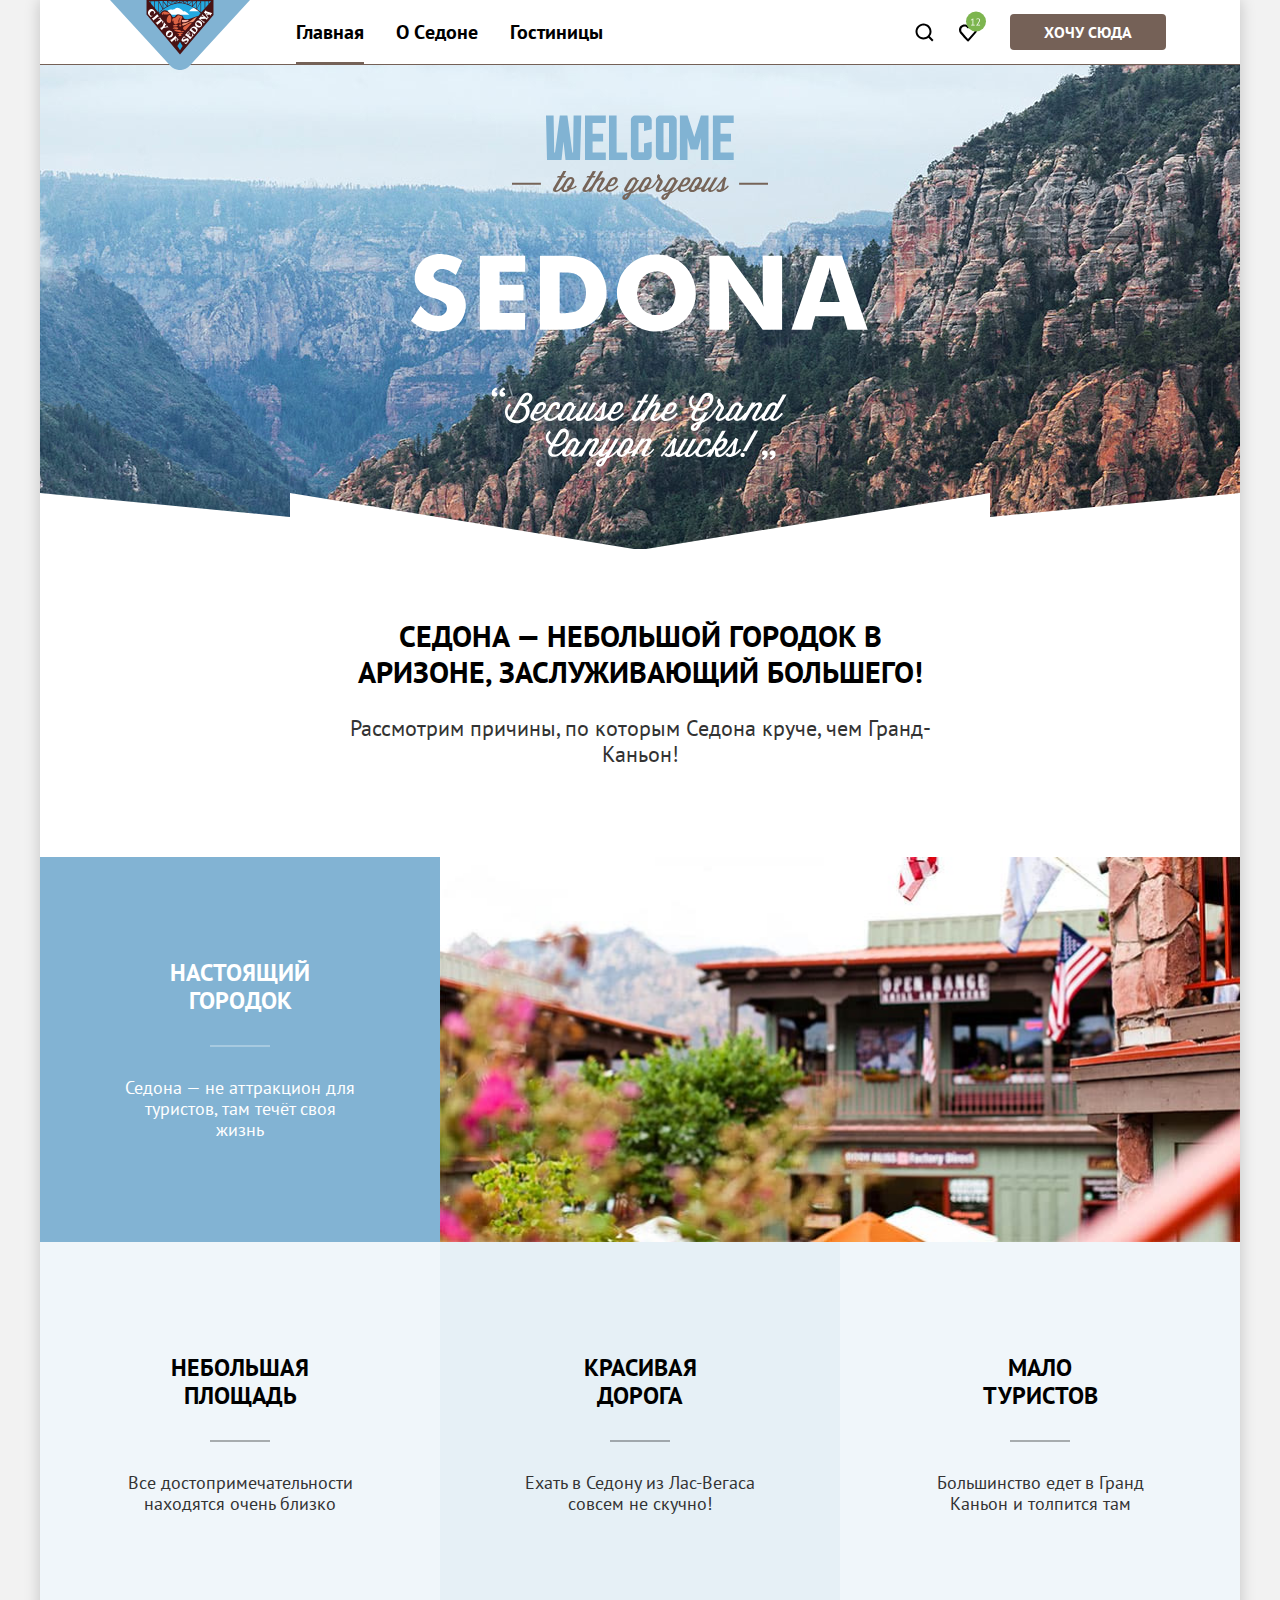
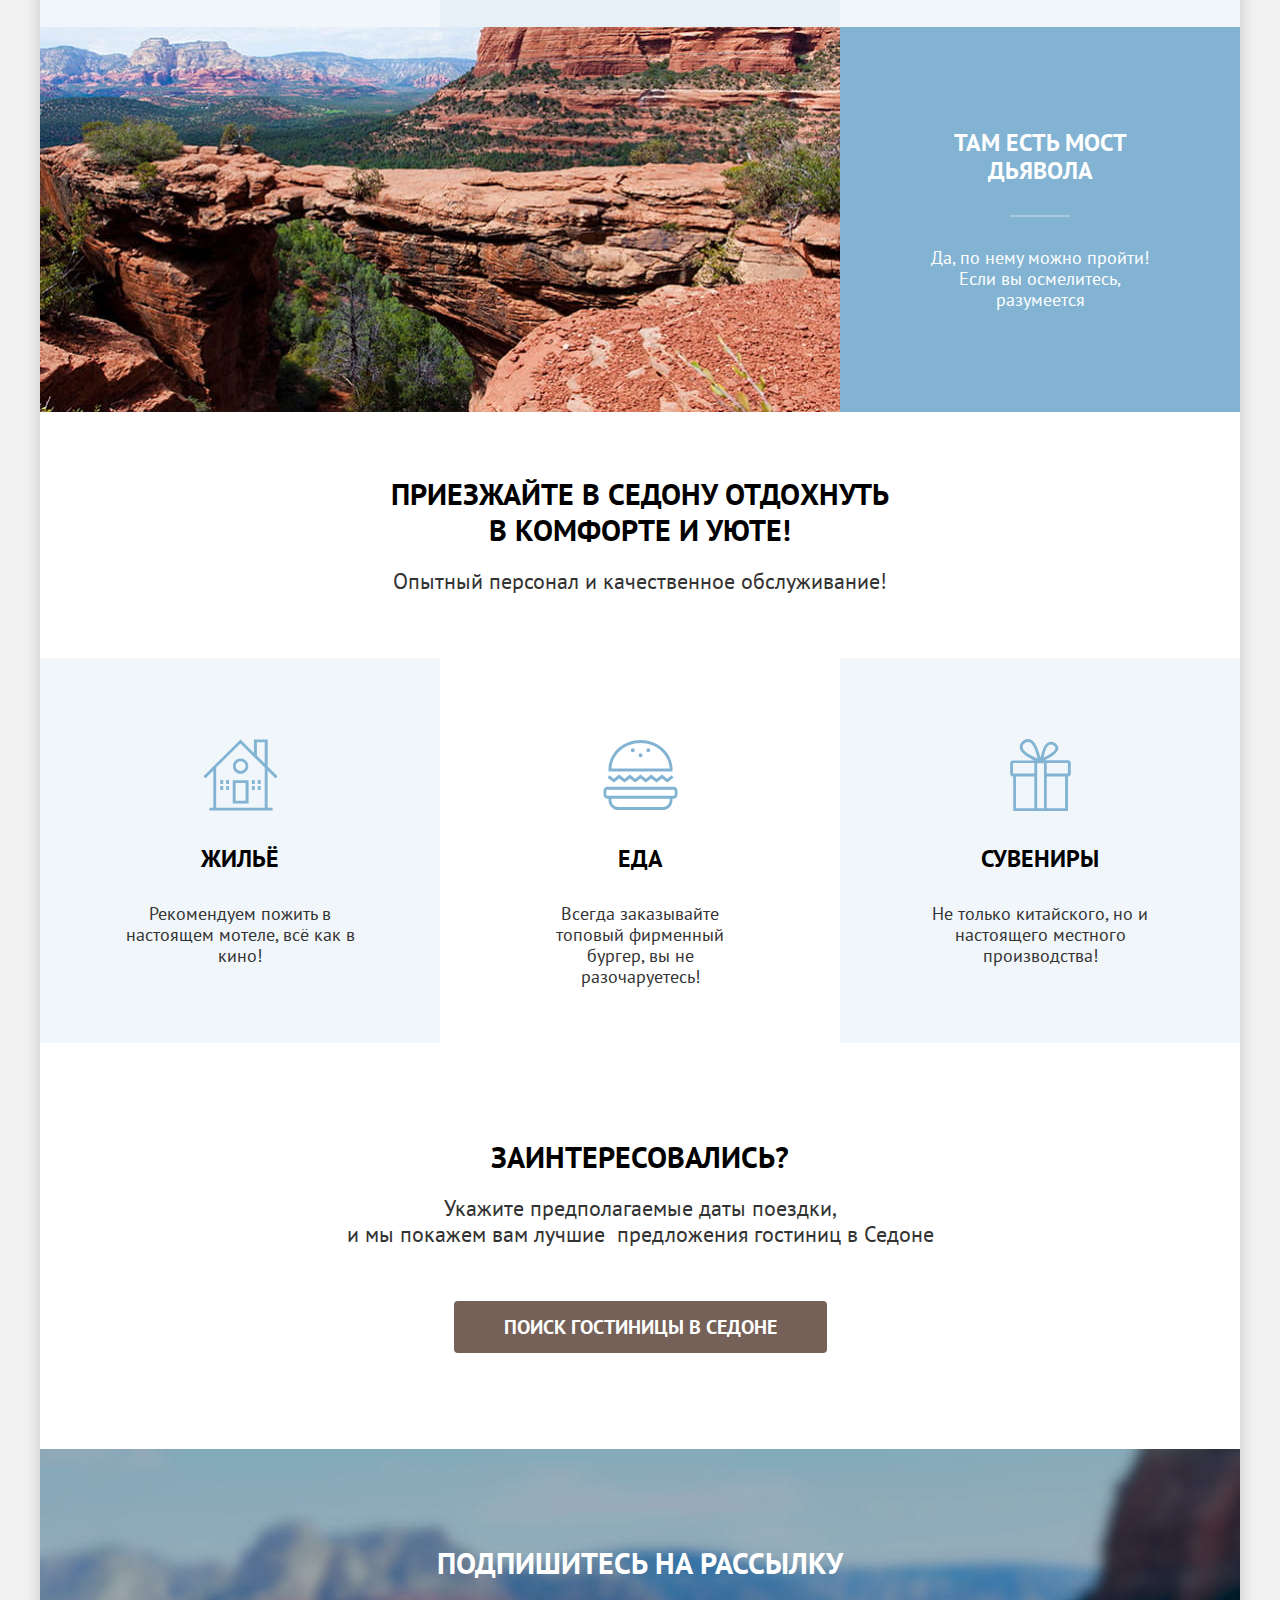
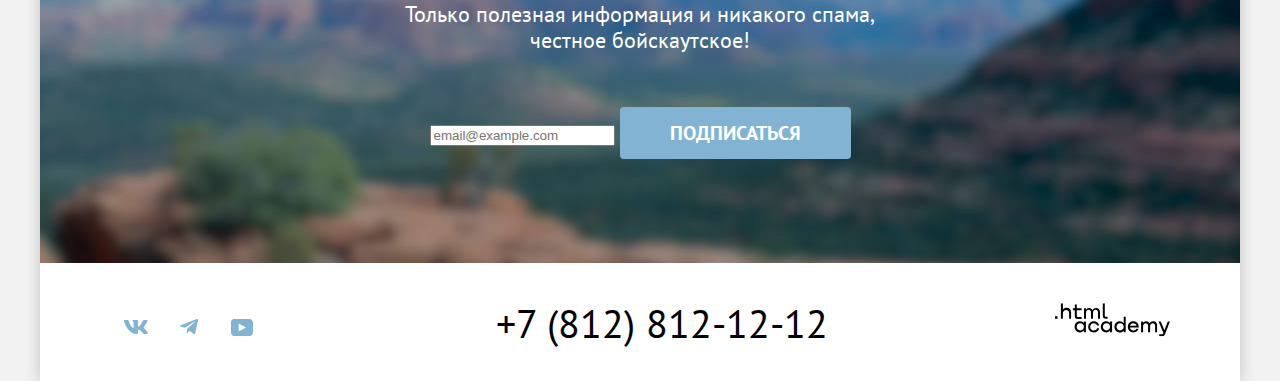
==== index.html @ f53adf29 "правки" ====
<!DOCTYPE html>
<html lang="ru">

  <head>
    <meta charset="utf-8">
    <title>HTML Academy: Седона</title>
    <link rel="stylesheet" href="styles/styles.css">

  </head>

  <body>
    <div class="page-wrapper">

      <header class="page-header">
        <nav class="navigation">
          <a class="navigation-logo" href="#">
            <img class="page-header-logo" src="images/header-logo.svg" width="140" height="70"
              alt="Логотип города Седона">
          </a>
          <ul class="navigation-list">
            <li class="navigation-item">
              <a class="navigation-link navigation-link-current" href="#"> Главная </a>
            </li>
            <li class="navigation-item">
              <a class="navigation-link" href="#"> О Cедоне </a>
            </li>
            <li class="navigation-item">
              <a class="navigation-link" href="catalog.html"> Гостиницы </a>
            </li>

          </ul>
          <ul class="navigation-list navigation-user">
            <li class="navigation-item">
              <a class="navigation-link-user navigation-link-search" href="#">
                <span class="visually-hidden"> Поиск </span>
              </a>
            </li>
            <li class="navigation-item">
              <a class="navigation-link-user navigation-link-like" href="#">
                <span class="visually-hidden"> Избранное </span>
                <span class="visually-hidden"> 12 отелей </span>
              </a>
            </li>
            <li class="navigation-item">
              <a class="navigation-link button button-brown" href="#"> Хочу сюда </a>
            </li>

          </ul>
        </nav>

      </header>
      <main class="main-container main-index">

        <section class="promo">
          <h1 class="visually-hidden"> Седона </h1>
          <img class="promo-logo" src="images/promo-logo.svg" width="458" height="352"
            alt="Welcome to the gorgeous Sedona. Because Grand Canyon sucks!">
        </section>
        <section class="advantages">
          <div class="advantages-promo">
            <h2 class="advantages-header">Седона — небольшой городок в Аризоне,
              заслуживающий большего!
            </h2>
            <p class="advantages-description-promo">
              Рассмотрим причины, по которым Седона круче, чем Гранд-Каньон!
            </p>
          </div>

          <ul class="advantages-list">
            <li class="advantages-item advantages-white">
              <div class="advantages-item-text">
                <h3 class="advantages-title">
                  Настоящий городок
                </h3>
                <p class="advantages-description advantages-white"> Седона — не аттракцион для туристов, там течёт
                  своя
                  жизнь </p>
              </div>
              <img class="advantages-image-header" src="images/city-photo.jpg" width="800" height="385"
                alt="Фото городской улицы">
            </li>
            <li class="advantages-item advantages-item-light-blue">
              <h3 class="advantages-title">
                Небольшая площадь
              </h3>
              <p class="advantages-description advantages-description-light-blue"> Все достопримечательности находятся очень близко </p>
            </li>
            <li class="advantages-item advantages-item-light">
              <h3 class="advantages-title">
                Красивая дорога
              </h3>
              <p class="advantages-description advantages-description-light-blue"> Ехать в Седону из Лас-Вегаса совсем не скучно! </p>
            </li>
            <li class="advantages-item advantages-item-light-blue">
              <h3 class="advantages-title">
                Мало туристов
              </h3>
              <p class="advantages-description advantages-description-light-blue"> Большинство едет в Гранд Каньон и толпится там </p>
            </li>
            <li class="advantages-item advantages-white">
              <img class="advantages-image-footer" src="images/mountain-photo.jpg" width="800" height="385"
                alt="Фото моста дьявола">
              <div class="advantages-item-text">
                <h3 class="advantages-title">
                  Там есть мост дьявола
                </h3>
                <p class="advantages-description advantages-white"> Да, по нему можно пройти! Если вы осмелитесь,
                  разумеется </p>
              </div>
            </li>
          </ul>
        </section>
        <section class="facilities">
          <div class="facilities-text">
            <h2 class="facilities-main">
              Приезжайте в Седону отдохнуть в комфорте и уюте!
            </h2>
            <p class="facilities-description-promo">
              Опытный персонал и качественное обслуживание!
            </p>
          </div>

          <ul class="facilities-list">
            <li class="facilities-item">
              <img class="facilities-logo facilities-logo-living" src="images/house.svg" width="75" height="72"
                alt="Логотип жилья">
              <h3 class="facilities-title">
                Жильё
              </h3>
              <p class="facilities-description"> Рекомендуем пожить в настоящем мотеле,
                всё как в кино! </p>
            </li>
            <li class="facilities-item facilities-item-food">
              <img class="facilities-logo facilities-logo-food" src="images/food.svg" width="75" height="72"
                alt="Логотип еды">
              <h3 class="facilities-title">
                Еда
              </h3>
              <p class="facilities-description"> Всегда заказывайте
                топовый фирменный бургер, вы не разочаруетесь! </p>
            </li>
            <li class="facilities-item">
              <img class="facilities-logo facilities-logo-souvenirs" src="images/gifts.svg" width="75" height="72"
                alt="Логотип сувениров">
              <h3 class="facilities-title">
                Сувениры
              </h3>
              <p class="facilities-description"> Не только китайского,
                но и настоящего местного производства! </p>
            </li>
          </ul>
        </section>
        <section class="interest">
          <h2 class="interest-title">
            Заинтересовались?
          </h2>
          <p class="interest-description">Укажите предполагаемые даты поездки, и&nbsp;мы&nbsp;покажем&nbsp;вам&nbsp;лучшие&nbsp; предложения гостиниц в Седоне</p>

          <button class="button button-search button-brown" type="button"> Поиск гостиницы в Седоне </button>
        </section>
        <section class="newsletter">
          <h2 class="page-footer-title">Подпишитесь на рассылку</h2>
          <p class="page-footer-description">Только полезная информация и никакого спама, честное бойскаутское!</p>
          <form class="newsletter-form" action="https://echo.htmlacademy.ru/" method="post">
            <label class="visually-hidden" for="newsletter-email">Email</label>
            <input class="field" placeholder="email@example.com" type="email" name="newsletter-email"
              id="newsletter-email" required>
            <button class="button newsletter-button button-blue" type="submit">
              Подписаться
            </button>
          </form>
        </section>

      </main>

      <footer class="page-footer">
        <section class="contacts">
          <div class="footer-social">
            <h2 class="visually-hidden">Социальные сети</h2>
            <ul class="footer-social-list">
              <li class="footer-social-item">
                <a class="button social-vk" href="https://vk.com/htmlacademy">
                  <span class="visually-hidden">ВКонтакте</span>
                </a>
              </li>
              <li class="footer-social-item">
                <a class="button social-tg" href="https://t.me/htmlacademy">
                  <span class="visually-hidden">Телеграм</span>
                </a>
              </li>
              <li class="footer-social-item">
                <a class="button social-youtube" href="https://www.youtube.com/user/htmlacademyru">
                  <span class="visually-hidden">Ютьюб</span>
                </a>
              </li>
            </ul>
          </div>
          <div class="footer-contacts">
            <h2 class="visually-hidden">Телефон</h2>
            <a class="footer-contacts-phone" href="tel:+78128121212">+7 (812) 812-12-12</a>
          </div>

          <div class="footer-logo">
            <h2 class="visually-hidden">Логотип HTML-Academy</h2>
            <a class="footer-logo-academy" href="https://htmlacademy.ru/">
              <svg  width="115" height="34" viewBox="0 0 115 34"  xmlns="http://www.w3.org/2000/svg">
                <g clip-path="url(#clip0_33515_1190)">
                  <path d="M0 13.2564V15.8564H2.5V13.2564H0Z"  />
                  <path
                    d="M11.6 4.85645C10 4.85645 8.8 5.55645 8 6.55645H7.9V0.356445H5.9V15.8564H7.9V10.5564C7.9 8.45645 9.2 6.95645 11.2 6.95645C13 6.95645 14.1 8.35645 14.1 10.1564V15.8564H16.1V9.75644C16.2 6.75644 14.3 4.85645 11.6 4.85645Z"
                     />
                  <path
                    d="M26.6 5.15645H21.8V1.45645H19.8V5.25645H17.9V7.25645H19.8V13.2564C19.8 14.9564 20.8 15.9564 22.5 15.9564H26.6V13.9564H22.9C22.2 13.9564 21.8 13.5564 21.8 12.8564V7.15645H26.6V5.15645Z"
                     />
                  <path
                    d="M41.1 4.95645C39.5 4.95645 38.2 5.75644 37.6 7.05645H37.5C36.9 5.85645 35.7 4.95645 34.1 4.95645C32.7 4.95645 31.6 5.75645 31 6.75645H30.9V5.15645H29V15.7564H31V10.3564C31 8.35645 32 6.85645 33.6 6.85645C35.1 6.85645 36 7.85645 36 9.45645V15.7564H38V10.1564C38 7.75645 39.4 6.85645 40.6 6.85645C42.1 6.85645 43 7.85645 43 9.45645V15.7564H45V9.25644C45.1 6.75644 43.6 4.95645 41.1 4.95645Z"
                     />
                  <path
                    d="M47.8 13.0564C47.8 14.7564 48.8 15.7564 50.6 15.7564H52.6V13.7564H50.9C50.2 13.7564 49.8 13.3564 49.8 12.6564V0.356445H47.8V13.0564Z"
                     />
                  <path
                    d="M28.9 20.0564C28 18.9564 26.7 18.2564 25 18.2564C21.9 18.2564 19.6 20.5564 19.6 23.8564C19.6 27.1564 21.9 29.4564 25 29.4564C26.8 29.4564 28 28.6564 28.8 27.5564H28.9V29.1564H30.9V18.5564H28.9V20.0564ZM25.3 27.4564C23.1 27.4564 21.7 25.8564 21.7 23.8564C21.7 21.8564 23.1 20.2564 25.3 20.2564C27.5 20.2564 28.9 21.8564 28.9 23.8564C28.9 25.7564 27.5 27.4564 25.3 27.4564Z"
                     />
                  <path
                    d="M44.2 22.3564C43.7 19.9564 41.6 18.2564 38.8 18.2564C35.4 18.2564 33.2 20.7564 33.2 23.8564C33.2 26.9564 35.4 29.4564 38.8 29.4564C41.6 29.4564 43.7 27.6564 44.2 25.2564H42.1C41.7 26.5564 40.4 27.5564 38.8 27.5564C36.6 27.5564 35.2 25.9564 35.2 23.9564C35.2 21.9564 36.6 20.3564 38.8 20.3564C40.4 20.3564 41.6 21.3564 42.1 22.5564H44.2V22.3564Z"
                     />
                  <path
                    d="M55.1 20.0564C54.2 18.9564 52.9 18.2564 51.2 18.2564C48.1 18.2564 45.8 20.5564 45.8 23.8564C45.8 27.1564 48.1 29.4564 51.2 29.4564C53 29.4564 54.2 28.6564 55 27.5564H55.1V29.1564H57.1V18.5564H55.1V20.0564ZM51.5 27.4564C49.3 27.4564 47.9 25.8564 47.9 23.8564C47.9 21.8564 49.3 20.2564 51.5 20.2564C53.7 20.2564 55.1 21.8564 55.1 23.8564C55.1 25.7564 53.6 27.4564 51.5 27.4564Z"
                     />
                  <path
                    d="M68.7 20.1564C67.8 19.0564 66.5 18.2564 64.8 18.2564C61.7 18.2564 59.4 20.5564 59.4 23.8564C59.4 27.1564 61.6 29.4564 64.8 29.4564C66.5 29.4564 67.8 28.6564 68.6 27.6564H68.7V29.1564H70.7V13.7564H68.7V20.1564ZM65.1 27.4564C62.9 27.4564 61.5 25.8564 61.5 23.8564C61.5 21.8564 62.9 20.2564 65.1 20.2564C67.3 20.2564 68.7 21.8564 68.7 23.8564C68.6 25.8564 67.2 27.4564 65.1 27.4564Z"
                     />
                  <path
                    d="M78.3 18.2564C75 18.2564 72.8 20.7564 72.8 23.8564C72.8 26.8564 74.9 29.4564 78.3 29.4564C80.8 29.4564 82.8 28.1564 83.5 25.8564H81.4C80.9 26.8564 79.8 27.4564 78.4 27.4564C76.5 27.4564 75.1 26.1564 75 24.5564H83.8C84 20.9564 81.8 18.2564 78.3 18.2564ZM78.3 20.1564C80 20.1564 81.3 21.1564 81.6 22.7564H75.1C75.4 21.2564 76.6 20.1564 78.3 20.1564Z"
                     />
                  <path
                    d="M98.2 18.2564C96.6 18.2564 95.3 19.0564 94.6 20.2564H94.5C93.9 19.0564 92.7 18.2564 91.1 18.2564C89.7 18.2564 88.6 18.9564 88 20.0564V18.5564H86.1V29.1564H88.1V23.7564C88.1 21.7564 89.1 20.3564 90.7 20.2564C92.2 20.2564 93.1 21.2564 93.1 22.8564V29.1564H95.1V23.5564C95.1 21.1564 96.5 20.2564 97.7 20.2564C99.2 20.2564 100.1 21.2564 100.1 22.8564V29.1564H102.1V22.6564C102.2 20.0564 100.7 18.2564 98.2 18.2564Z"
                     />
                  <path
                    d="M109.4 27.3564L105.8 18.4564H103.6L108.4 30.0564C108.1 30.9564 107.7 31.2564 106.7 31.2564H104.2V33.2564H106.7C108.5 33.2564 109.5 32.4564 110.2 30.6564L114.9 18.4564H112.8L109.4 27.3564Z"
                     />
                </g>
                <defs>
                  <clipPath id="clip0_33515_1190">
                    <rect width="115" height="33" fill="white" transform="translate(0 0.356445)" />
                  </clipPath>
                </defs>
              </svg>

            </a>
          </div>
        </section>



      </footer>
    </div>

  </body>

</html>
---- styles/styles.css ----
@font-face {
  font-family: "PT Sans";
  font-style: normal;
  font-weight: 400;
  src: url(../fonts/ptsans-400.woff2) format("woff2");
  font-display: swap;
}

@font-face {
  font-family: "PT Sans";
  font-style: normal;
  font-weight: 700;
  src: url(../fonts/ptsans-700.woff2) format("woff2");
  font-display: swap;
}

html {
  box-sizing: border-box;
  height: 100%;
}

*,
*::before,
*::after {
  box-sizing: inherit;
}

body {
  font-family: "PT Sans", "Arial", sans-serif;
  font-size: 18px;
  line-height: 21px;
  background-color: #F2F2F2;
  color: #000000;
  height: 100%;
  margin: 0;
}

.page-wrapper {
  width: 1200px;
  margin: 0 auto;
  background: #FFFFFF;
  box-shadow: 0 0 15px rgba(0, 0, 0, 0.2);

}

.main-container {
  flex-grow: 1;

}

.navigation {
  display: flex;
  padding: 0 70px;
  max-height: 64px;


}

.navigation-logo {
  margin-right: 30px;
}

.navigation-list {
  margin: 0;
  padding: 0;
  width: 507px;
  display: flex;
  flex-wrap: wrap;
  list-style: none;
  align-items: center;

}

.navigation-user {
  max-width: 268px;
  margin-left: auto;

}

.navigation-link {
  display: block;
  font-size: 20px;
  line-height: 24px;
  font-weight: 700;
  text-decoration: none;
  color: #000000;
  text-transform: capitalize;
  padding: 20px 16px;

}

.navigation-user .navigation-item:nth-child(2){
  margin-right: 20px;
}

.navigation-link.button{
border-radius: 4px;

}

.navigation-link-user {
  padding: 12px 22px;


}
.navigation-link-search{
  background-image: url('../images/search.svg');
  background-repeat: no-repeat;
  background-position: center;
  background-size: 20px 20px;
}
.navigation-link-like{
  background-image: url('../images/favourite.svg');
  background-repeat: no-repeat;
  background-position: center;


}
.navigation-user .navigation-list {
  min-width: 20px;
  min-height: 20px;



}
.navigation-item{
  position: relative;
}
.navigation-link-current:before{
  position: absolute;
  right: 16px;
  bottom: 0;
  left: 16px;
  height: 2px;
  background-color: #756257;
  content: "";
}



.visually-hidden {
  position: absolute;
  width: 1px;
  height: 1px;
  margin: -1px;
  border: 0;
  padding: 0;
  white-space: nowrap;
  clip-path: inset(100%);
  clip: rect(0 0 0 0);
  overflow: hidden;
}

.button {
  font-family: "PT Sans", "Arial", sans-serif;
  font-size: 20px;
  line-height: 36px;
  font-weight: 700;
  text-align: center;
  color: #ffffff;
  background-color: #756157;
  border: none;
  text-decoration: none;
  text-transform: uppercase;
  cursor: pointer;
  display: inline-block;
  border-radius: 4px;
  transition: all 0.3s ease;
}
.button:disabled{
  background-color: #E5E5E5;
  color: #FFFFFF;
}

.newsletter-button {
  background-color: #82B3D3;
}

.button-apply {
  background-color: #82B3D3;
  font-size: 16px;
  line-height: 20px;
}

.page-header {
  background-color: #FFFFFF;

}



.hotel-card-button {
  background-color: #756157;
  font-size: 16px;
  line-height: 20px;

}

.catalog-filter-clear {
  font-size: 16px;
  line-height: 20px;
  background-color: transparent;
  color: #FFFFFF;
  padding: 8px 57px;
}

.navigation-link.button {
  background-color: #756157;
  color: #FFFFFF;
  text-transform: uppercase;
  font-size: 16px;
  line-height: 20px;
  padding: 8px 34px;
}

.promo-logo {
  display: block;
  margin: 0 auto;

}

.promo {
  background-image: url('../images/Divider.svg'), url("../images/index-background.jpg");
  background-position: bottom -1px center;
  background-color: #756157;
  background-size: 100% auto;
  background-repeat: no-repeat;
  padding-top: 51px;
  padding-bottom: 82px;


}

.advantages-promo {
  background-color: #FFFFFF;
  color: #000000;
  padding-top: 69px;
  padding-bottom: 90px;


}

.advantages-header {
  font-size: 30px;
  line-height: 36px;
  text-transform: uppercase;
  text-align: center;
  margin: 0 290px;
  margin-bottom: 25px;
  padding: 0;
}
.advantages-image-header{
  object-fit: cover;
  min-height: 385px;
  height: 100%;
}


.advantages-list {
  text-align: center;
  display: grid;
  grid-template-columns: 400px 400px 400px;
  margin: 0;
  padding: 0;
  list-style: none;

}

.advantages-white {
  grid-column: 1/-1;
  margin: 0;
}

.advantages-item {
  background-color: #82B3D3;
  padding: 112px 85px;
  min-height: 385px;


}

.advantages-item-text {
  padding: 102px 85px;
  position: relative;

}

.advantages-item-light-blue{
  position: relative;
}

.advantages-item.advantages-white {
  display: flex;
  width: 100%;
  padding: 0;
  align-items: center;
  margin: 0;
}



.advantages-item-light {
  background-color: rgba(131, 179, 211, 0.2);
}


.advantages-item-light-blue {
  background-color: rgba(131, 179, 211, 0.12);

}


.advantages-title {
  font-size: 24px;
  line-height: 28px;
  text-transform: uppercase;
  margin: 0;
  position: relative;
  padding-left: 27px;
  padding-right: 27px;

}



.advantages-description-promo {
  font-size: 22px;
  line-height: 26px;
  text-align: center;
  color: #333333;
  margin: 0;
  padding: 0;
  margin-left: 274.5px;
  margin-right: 274.5px;

}

.advantages-description {
  font-size: 18px;
  line-height: 21px;
  text-align: center;
  color: #333333;
  margin: 0;
  padding-top: 62px;
  position: relative;
}
.advantages-description:before{
  position: absolute;
  right: 85px;
  top: 30px;
  left: 85px;
  height: 2px;
  background-color: rgba(255, 255, 255, 0.3);
  content: "";

}
.advantages-description-light-blue:before{
  position: absolute;
  right: 85px;
  top: 30px;
  left: 85px;
  height: 2px;
  background-color: rgba(0, 0, 0, 0.3);
  content: "";
}

.advantages-white {

  color: #FFFFFF;
}

.facilities-list {
  display: grid;
  grid-template-columns: 400px 400px 400px;
  grid-template-rows: 385px;
  margin: 0;
  list-style: none;
  padding: 0;

}

.facilities-main {
  font-size: 30px;
  line-height: 36px;
  font-weight: 700;
  text-transform: uppercase;
  text-align: center;
  margin: 0;
  padding: 0;
  margin-bottom: 20px;

}

.facilities-description-promo {
  font-size: 22px;
  line-height: 26px;
  text-align: center;
  color: #333333;
  margin: 0;
  padding: 0;

}

.facilities-text {
  padding: 64px 347px;

}

.facilities-title {
  font-size: 24px;
  line-height: 28px;
  font-weight: 700;
  text-transform: uppercase;
  text-align: center;
  margin: 0;
  padding: 0;
  margin-bottom: 30px;


}

.facilities-item {
  background-color: rgba(131, 179, 211, 0.12);
  width: 400px;
  padding: 81px 85px;
}

.facilities-logo {
  margin-left: 77.5px;
  margin-right: 77.5px;
  ;
  margin-bottom: 30px;
}

.facilities-item-food {
  background-color: #FFFFFF;
}

.facilities-description {
  font-size: 18px;
  line-height: 21px;
  text-align: center;
  color: #333333;
  margin: 0;

}

.interest-title {
  font-size: 30px;
  line-height: 36px;
  font-weight: 700;
  text-transform: uppercase;
  text-align: center;
  margin: 0;
  padding: 0;
  margin-bottom: 20px;
}

.interest-description {
  font-size: 22px;
  line-height: 26px;
  text-align: center;
  color: #333333;
  margin: 0;
  padding: 0;
  margin-bottom: 54px;

}

.interest {
  display: flex;
  flex-direction: column;
  justify-content: center;
  align-items: center;
  padding: 96px 304px;
}
.button-search,.newsletter-button,.button-apply{
 padding: 8px 50px;


}

.contacts {
  display: flex;
  justify-content: space-between;
  padding: 40px 70px 30px 70px;

}



.footer-social-list {
  display: flex;
  flex-wrap: wrap;
  max-width: 200px;
  margin: 0;
  padding: 0;
  list-style: none;


}
.social-vk{
  background-image: url('../images/social-vk-default.svg');
  background-position: center;
  background-color: #FFFFFF;
  background-repeat: no-repeat;
  padding: 12px 13px;
  display: block;
  transition: all 0.3s ease;
}
.social-vk:hover{
  background-image: url('../images/social-vk-hover.svg');
  background-position: center;
  background-color: #FFFFFF;
  background-repeat: no-repeat;
  padding: 12px 13px;
  display: block;


}
.social-vk:focus{
  background-image: url('../images/social-vk-focus.svg');
  background-position: center;
  background-color: #FFFFFF;
  background-repeat: no-repeat;
  padding: 12px 13px;
  display: block;
}
.social-vk:active{
  background-image: url('../images/social-vk-active.svg');
  background-position: center;
  background-color: #FFFFFF;
  background-repeat: no-repeat;
  padding: 12px 13px;
  display: block;

}
.social-tg{
  background-image: url('../images/social-telegram-default.svg');
  background-position: center;
  background-color: #FFFFFF;
  background-repeat: no-repeat;
  padding: 12px 14px;
  background-size: 18px 16px;
  display: block;
  transition: all 0.3s ease;

}
.social-tg:hover{
  background-image: url('../images/social-telegram-hover.svg');


}
.social-tg:focus{
  background-image: url('../images/social-telegram-focus.svg');


}
.social-tg:active{
  background-image: url('../images/social-telegram-active.svg');


}
.social-youtube{
  background-image: url('../images/social-youtube-default.svg');
  background-position: center;
  background-color: #FFFFFF;
  background-repeat: no-repeat;
  display: block;
  padding: 12px 13px;
  transition: all 0.3s ease;

}
.social-youtube:hover{
  background-image: url('../images/social-youtube-hover.svg');


}
.social-youtube:focus{
  background-image: url('../images/social-youtube-focus.svg');


}
.social-youtube:active{
  background-image: url('../images/social-youtube-active.svg');


}

.footer-social-item {
  padding: 12px 13px;


}

.footer-contacts {
  width: 720px;

}

.footer-logo {
  width: 115px;
}
.footer-logo-academy{
  transition: all 0.3s ease;
}
.footer-logo-academy:hover svg path{
  fill: #756157;
}
.footer-logo-academy:focus svg path{
  fill: #756157;
}
.footer-logo-academy:active svg path{
  fill: rgba(117, 97, 87, 0.3);
}


.page-footer-title {
  font-size: 30px;
  line-height: 36px;
  font-weight: 700;
  text-transform: uppercase;
  text-align: center;
  margin: 0;
  padding: 0;
  margin-bottom: 20px;

}

.page-footer-description {
  font-size: 22px;
  line-height: 26px;
  text-align: center;
  margin: 0;
  padding: 0;
  margin-bottom: 54px;
  padding-left: 104px;
  padding-right: 104px;

}

.footer-contacts-phone {
  font-size: 40px;
  line-height: 40px;
  display: block;
  text-align: center;
  color: #000000;
  text-decoration: none;
  text-transform: uppercase;
  margin: 0 auto;
  transition: all 0.3s ease;
}
.footer-contacts-phone:hover{
color: #756157;
}
.footer-contacts-phone:focus{
  color: #756157;
}
.footer-contacts-phone:active{
  color: rgba(117, 97, 87, 0.3);
}


.newsletter {
  background-image: url("../images/footer-background.jpg");
  background-color: #333333;
  color: #FFFFFF;
  background-size: 100% auto;
  background-repeat: no-repeat;
  display: flex;
  flex-direction: column;
  justify-content: center;
  align-items: center;
  padding: 96px 258px 104px 258px;
}
.newsletter-description{
  margin-top: 0;
}
.catalog {
  background-image: url("../images/catalog-images/inner-header.jpg");
  background-repeat: no-repeat;
  background-size: 100% auto;
  background-color: #333333;
  color: #FFFFFF;
  padding: 35px 70px 70px 70px;

}

.inner-header-title {
  font-size: 60px;
  line-height: 78px;
  font-weight: 700;
  color: #FFFFFF;
  margin: 0;
  padding: 0;
  margin-bottom: 8px;
}

.breadcrumbs {
  display: flex;
  list-style: none;
  margin: 0;
  padding: 0;
  margin-bottom: 40px;
  position: relative;
}
.breadcrumbs-item:nth-child(1){
  padding-right: 49px;
}


.breadcrumbs-main{

  padding: 7px 8px;
  position: absolute;
  top: -6px;
  left: 0;
  background-position: center;
  transition: all 0.3s ease;
  display: block;

}
.breadcrumbs-main:hover svg path{
fill: rgba(255, 255, 255, 0.6);
}
.breadcrumbs-main:focus svg path{
  fill: #FFFFFF;
}
.breadcrumbs-main:active svg path{
fill: rgba(255, 255, 255, 0.3);
}


.breadcrumbs-item::before{
  background-image: url("../images/catalog-images/Arrow.svg");
  background-repeat: no-repeat;
  padding: 5px 4px;
  position: absolute;
  left: 32px;
  top: 3px;
  bottom: 3px;
  background-position: center;
  content: "";
}


.breadcrumbs-link {
  display: block;
  font-size: 16px;
  line-height: 21px;
  color: #FFFFFF;

}

.catalog-filter-group {
  margin: 0;
  padding: 0;
  border: 0;
  margin-right: 70px;
}

.catalog-filter-group:nth-child(2) {
  margin-right: 0;
}


.catalog-filter-title {
  font-size: 20px;
  line-height: 24px;
  font-weight: 700;
  color: #FFFFFF;
  text-transform: capitalize;
  margin-bottom: 32px;
}

.catalog-filter-item:not(:last-child) {
  margin-bottom: 16px;
}


.catalog-buttons {
  padding: 0;
  margin: 0;
  list-style: none;
  margin-left: auto;
  padding-top: 56px;

}

.catalog-buttons-item:not(:last-child) {
  margin-bottom: 32px;


}


.catalog-list-button {
  display: flex;

}

.control {
  font-size: 18px;
  line-height: 23px;
  color: #FFFFFF;
}
.viewchange{
  display: flex;
  align-items: center;
  justify-content: center;
}

.hotels-container {
  padding: 50px 70px 60px 70px;

}

.hotels-found {
  font-size: 30px;
  line-height: 36px;
  font-weight: 700;
  text-transform: uppercase;
  padding: 0;
  margin: 0;
  margin-right: 200px;

}

.button-viewchange {
  width: 48px;
  height: 48px;
  color: #000000;
  background-color: #FFFFFF;
  display: block;
  padding: 17px 16px;
  border: 2px solid #E5E5E5;


}
.button-viewchange:not(:last-child){
  margin-right: 8px;
}
.button-gallery{
  background-image: url("../images/catalog-images/icon-gallery.svg");
  background-repeat: no-repeat;
  background-position: center;
}
.button-gallery:hover{
  border-color: #000000;

}
.button-gallery:focus{
  border-color: #68A2CA;

}
.button-gallery:active{
  border-color: #000000;

}
.button-slideshow{
  background-image: url("../images/catalog-images/icon-slideshow.svg");
  background-repeat: no-repeat;
  background-position: center;
}
.button-slideshow:hover{
  border-color: #000000;

}
.button-slideshow:focus{
  border-color: #68A2CA;

}
.button-slideshow:active{
  border-color: #000000;
;
}
.button-list{
  background-image: url("../images/catalog-images/icon-list.svg");
  background-repeat: no-repeat;
  background-position: center;

}
.button-list:hover{
  border-color: #000000;

}
.button-list:focus{
  border-color: #68A2CA;

}
.button-list:active{
  border-color: #000000;

}
.select-control {
  margin-right: 70px;
}

.hotels-sorting {
  display: flex;
  justify-content: space-between;
  align-items: center;
  margin: 0;
  margin-bottom: 40px;

}

.hotel-list {
  display: grid;
  grid-template-columns: 340px 340px 340px;
  grid-template-rows: 438px 438px;
  gap: 20px;
  list-style: none;
  margin: 0;
  padding: 0;
  margin-bottom: 80px;
}


.hotel-card {
  font-size: 18px;
  line-height: 21px;
  color: #333333;
  border: #E6E6E6  solid 1px;
  background-color: #FFFFFF;
  padding: 20px;



}

.hotel-card:nth-child(3) {
  margin-right: 0;
}


.hotel-card-title {
  font-size: 24px;
  line-height: 28px;
  font-weight: 700;
  color: #000000;
  margin: 0;
  padding: 0;
  margin-bottom: 16px;

}

.hotel-card-image {
  margin-bottom: 16px;
  display: block;
}

.hotel-card-row {
  display: flex;
  justify-content: space-between;
  margin-bottom: 16px;
}


.hotel-card-link {
  text-decoration: none;
}


.hotel-rating {
  font-size: 16px;
  line-height: 20px;
  font-weight: 400;
  background-color: #F2F2F2;
  color: #333333;
  text-transform: uppercase;
  padding: 0;
  margin: 0;
  min-width: 140px;
  cursor:default;
}

.hotel-card-row .button{
  padding: 8px 20px;

}

.hotel-card-button {
  display: block;
  margin-right: 20px;


}


.stars {
  padding: 0;
  margin: 0;

}

.pagination {
  display: flex;
  list-style: none;
  margin: 0;
  padding: 0;
}



.pagination-item:not(:last-child) {
  margin-right: 8px;
}



.pagination-dots {
  background-color: #FFFFFF;
  color: #000000;
  padding: 16px 22px;
}

.pagination-link {
  font-size: 20px;
  line-height: 36px;
  font-weight: 700;
  background-color: #82B3D3;
  text-transform: uppercase;
  width: 60px;
  height: 60px;
  display: block;
  padding: 12px 24px;
  text-decoration: none;
  color: #FFFFFF;
  border-radius: 4px;
}


.button-ten>.pagination-link{
  padding: 12px 18px;


}

.pagination-current {
  color: #000000;
  background-color: #F2F2F2;
  border-radius: 4px;
}

.newsletter.background-color {
  background-image: none;
  background-color: #FFFFFF;
  color: #000000;
}

.newsletter-description {
  color: #333333;
  text-align: center;
}


.catalog-filter-list {
  width: 150px;
  margin: 0;
  padding: 0;
  list-style: none;
}
.button-brown:hover{
  background-color: #615048;
}
.button-brown:focus{
  background-color: #615048;
}
.button-brown:active{
  background-color: #756157;
  color: rgba(255, 255, 255, 0.3);
}
.button-brown:disabled{
  background-color: #E5E5E5;
  color:#FFFFFF;
}
.button-blue{
  transition: all 0.3s ease;
}
.button-blue:hover{
  background-color: #68A2CA;
}
.button-blue:focus{
  background-color: #68A2CA;
}
.button-blue:active{
  background-color: #82B3D3;
  color: rgba(255, 255, 255, 0.3);
}
.button-blue:disabled{
  background-color: #E5E5E5;
  color:#FFFFFF;
}
.catalog-filter-clear:hover{
  color: rgba(255, 255, 255, 0.6);
}
.catalog-filter-clear:focus{

border: solid 2px #83B3D3;

}

.catalog-filter-clear:active{
  color: rgba(255, 255, 255, 0.3);
}
.hotel-card-button-favorite {
  background-color: #82B3D3;
  font-size: 16px;
  line-height: 20px;
  padding: 0;
  margin: 0;
}
.hotel-card-button-favorite-checked{
  background-color: #7DB54F;
}
.hotel-card-button-favorite-checked:hover{
  background-color: #6C9E42;
}
.hotel-card-button-favorite-checked:focus{
  background-color: #6C9E42;
}
.hotel-card-button-favorite-checked:active{
  background-color: #7DB54F;
}
.hotel-card-button-favorite-checked:disabled{
  background-color: #E5E5E5;
  color: #FFFFFF;
}
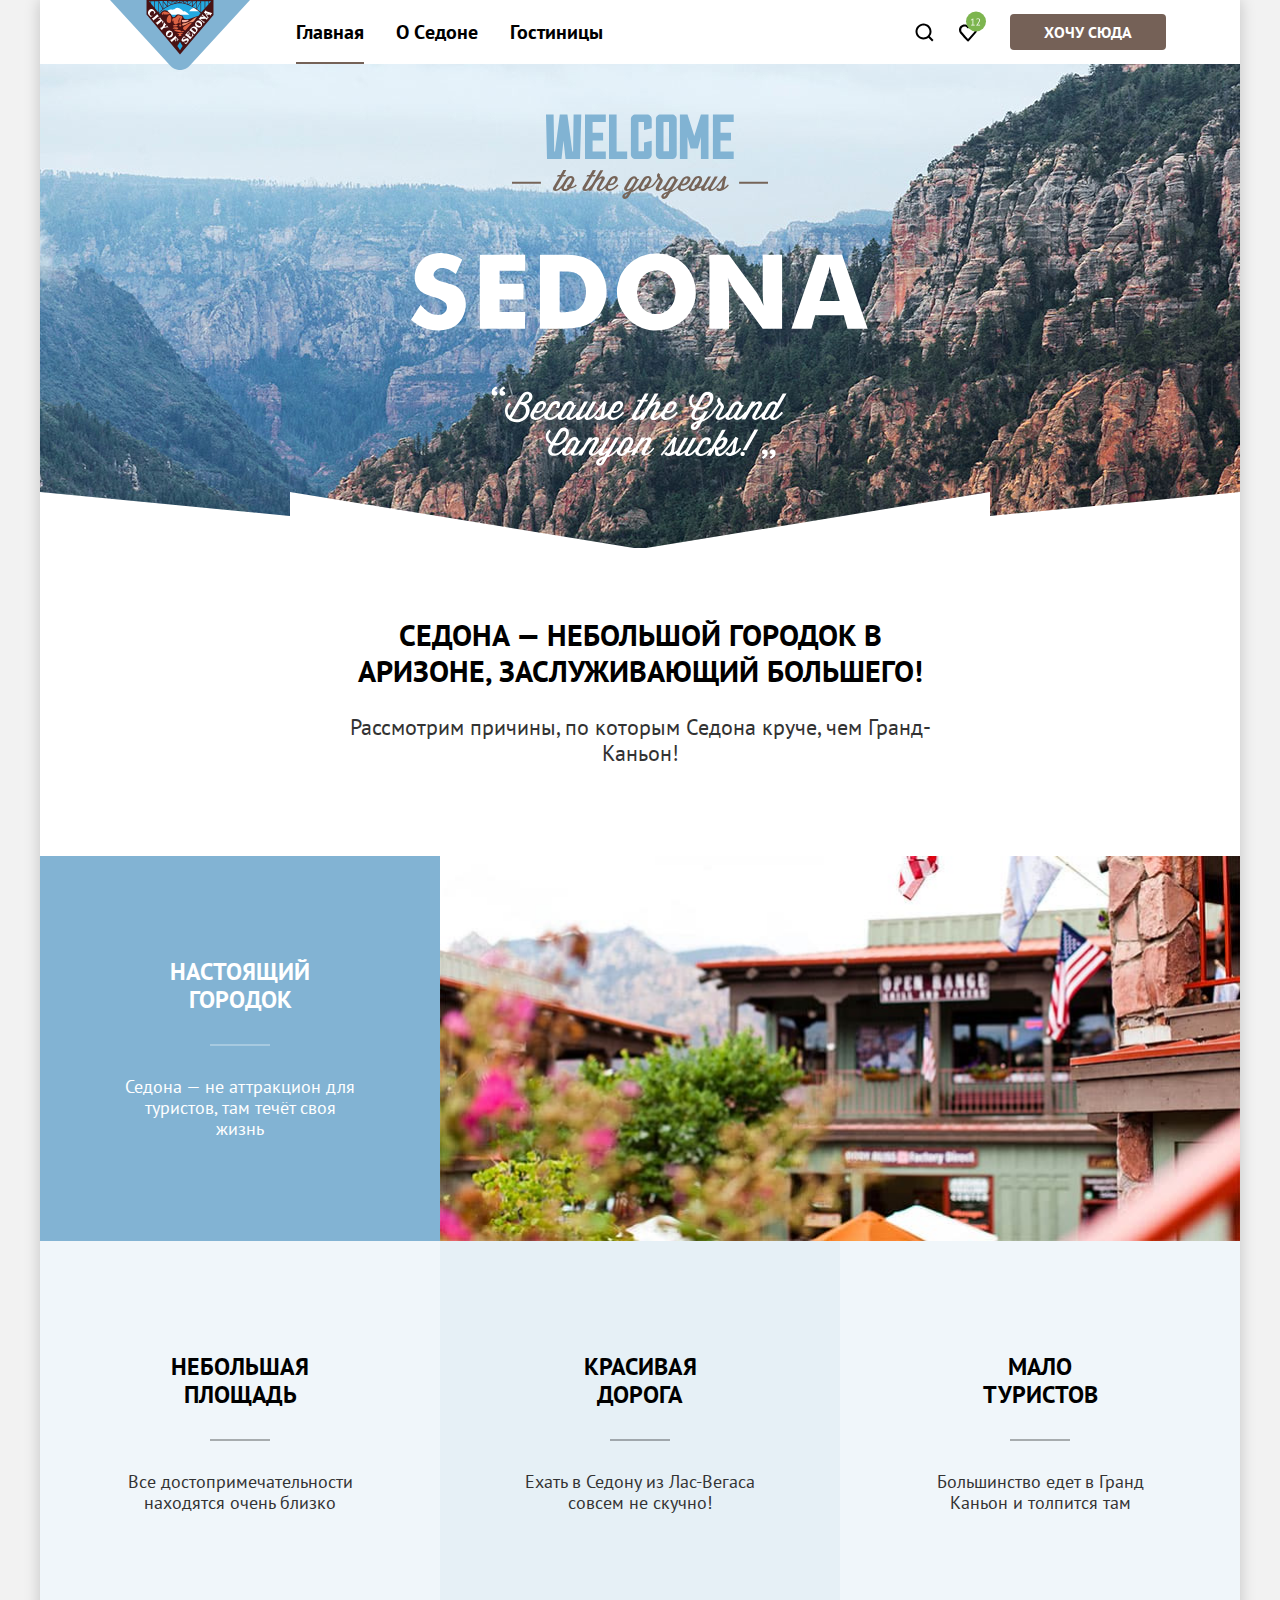
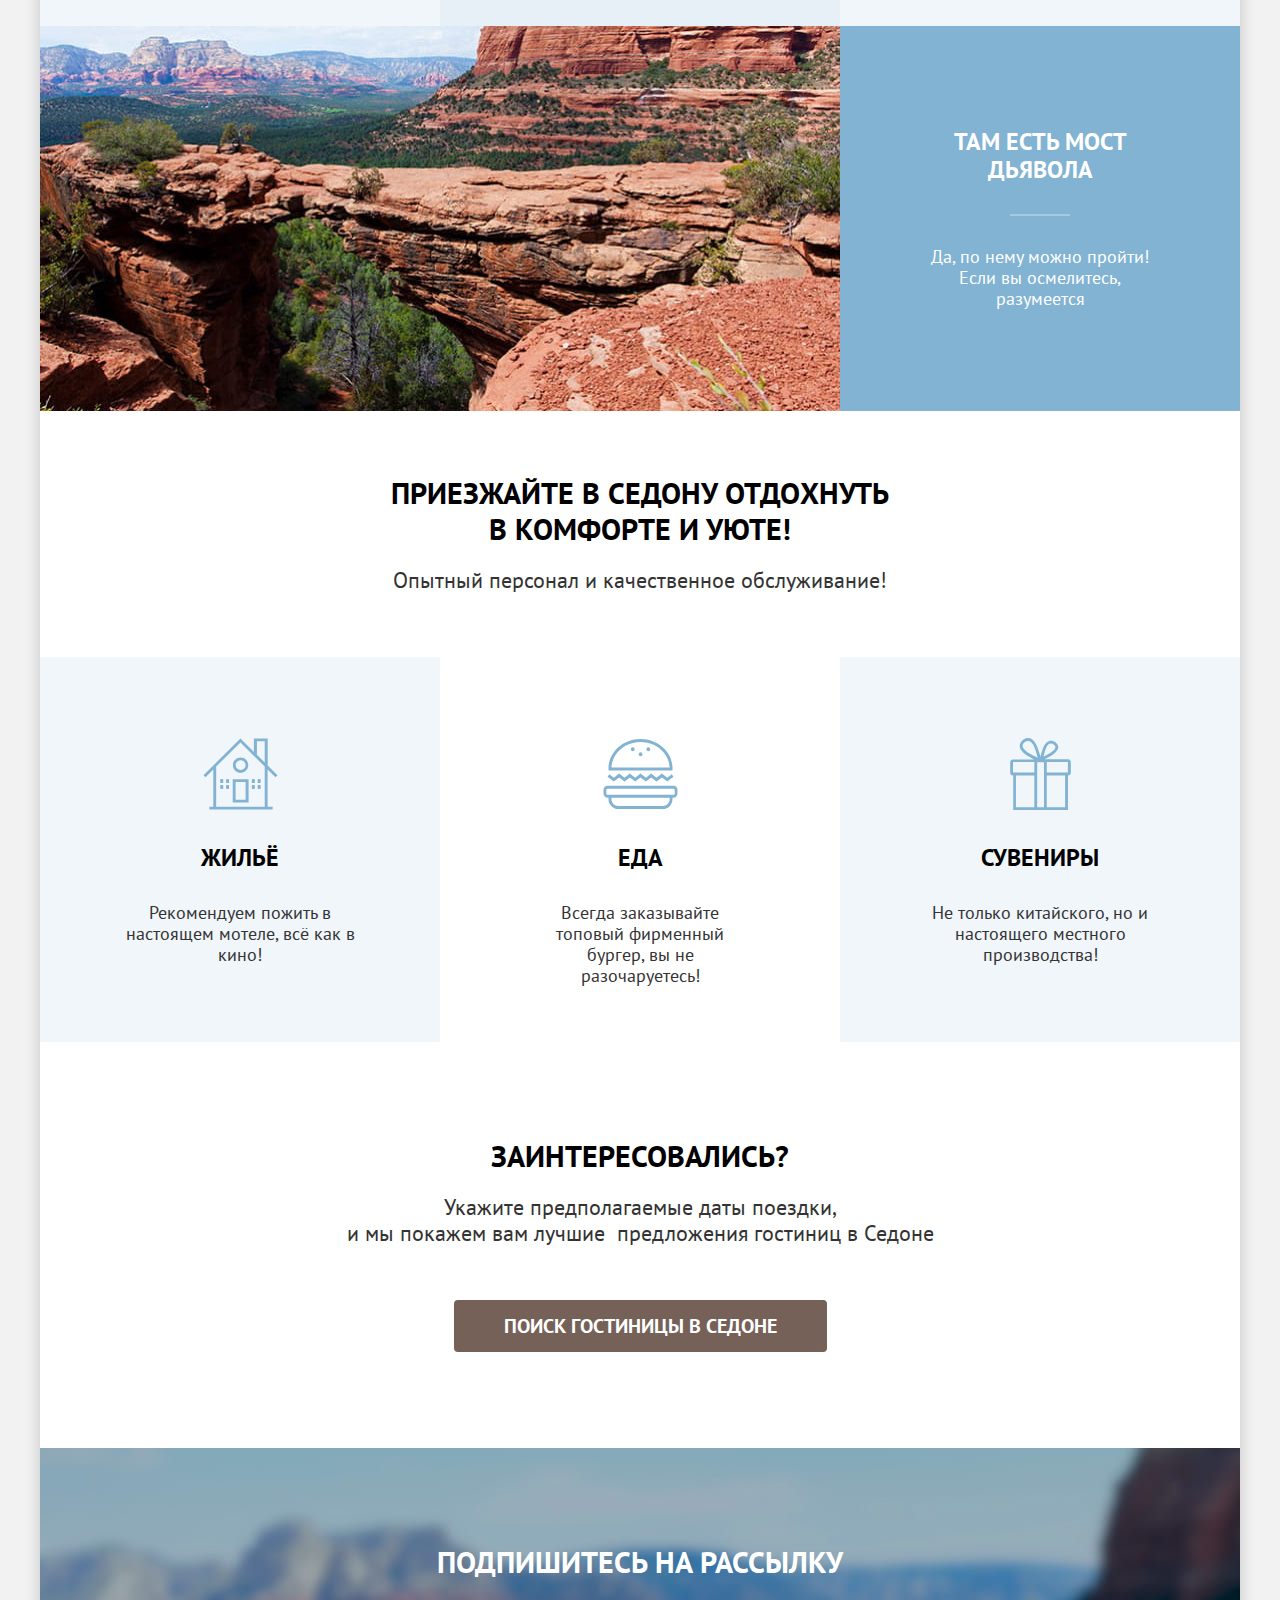
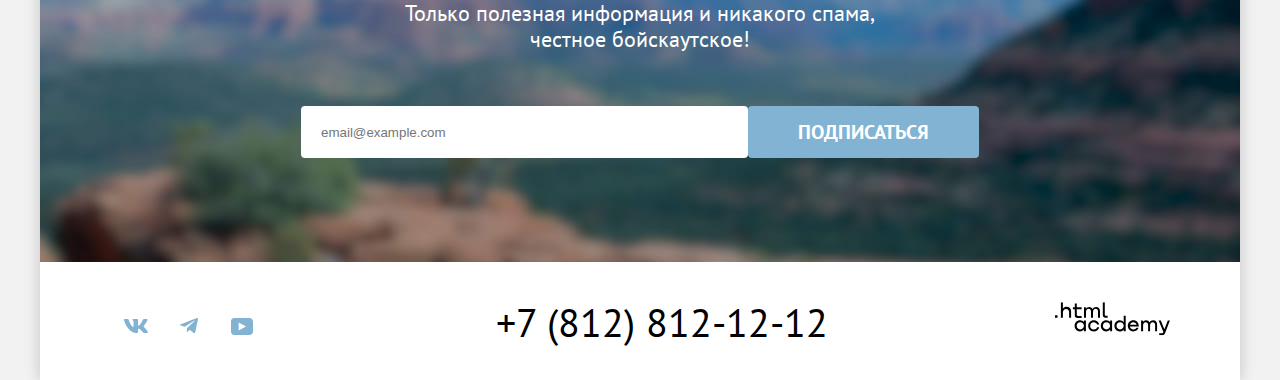
==== commit 9da52ed8: "9 задание" ====
--- a/index.html
+++ b/index.html
@@ -83,19 +83,22 @@
               <h3 class="advantages-title">
                 Небольшая площадь
               </h3>
-              <p class="advantages-description advantages-description-light-blue"> Все достопримечательности находятся очень близко </p>
+              <p class="advantages-description advantages-description-light-blue"> Все достопримечательности находятся
+                очень близко </p>
             </li>
             <li class="advantages-item advantages-item-light">
               <h3 class="advantages-title">
                 Красивая дорога
               </h3>
-              <p class="advantages-description advantages-description-light-blue"> Ехать в Седону из Лас-Вегаса совсем не скучно! </p>
+              <p class="advantages-description advantages-description-light-blue"> Ехать в Седону из Лас-Вегаса совсем
+                не скучно! </p>
             </li>
             <li class="advantages-item advantages-item-light-blue">
               <h3 class="advantages-title">
                 Мало туристов
               </h3>
-              <p class="advantages-description advantages-description-light-blue"> Большинство едет в Гранд Каньон и толпится там </p>
+              <p class="advantages-description advantages-description-light-blue"> Большинство едет в Гранд Каньон и
+                толпится там </p>
             </li>
             <li class="advantages-item advantages-white">
               <img class="advantages-image-footer" src="images/mountain-photo.jpg" width="800" height="385"
@@ -154,7 +157,8 @@
           <h2 class="interest-title">
             Заинтересовались?
           </h2>
-          <p class="interest-description">Укажите предполагаемые даты поездки, и&nbsp;мы&nbsp;покажем&nbsp;вам&nbsp;лучшие&nbsp; предложения гостиниц в Седоне</p>
+          <p class="interest-description">Укажите предполагаемые даты поездки,
+            и&nbsp;мы&nbsp;покажем&nbsp;вам&nbsp;лучшие&nbsp; предложения гостиниц в Седоне</p>
 
           <button class="button button-search button-brown" type="button"> Поиск гостиницы в Седоне </button>
         </section>
@@ -203,42 +207,31 @@
           <div class="footer-logo">
             <h2 class="visually-hidden">Логотип HTML-Academy</h2>
             <a class="footer-logo-academy" href="https://htmlacademy.ru/">
-              <svg  width="115" height="34" viewBox="0 0 115 34"  xmlns="http://www.w3.org/2000/svg">
+              <svg width="115" height="34" viewBox="0 0 115 34" xmlns="http://www.w3.org/2000/svg">
                 <g clip-path="url(#clip0_33515_1190)">
-                  <path d="M0 13.2564V15.8564H2.5V13.2564H0Z"  />
-                  <path
-                    d="M11.6 4.85645C10 4.85645 8.8 5.55645 8 6.55645H7.9V0.356445H5.9V15.8564H7.9V10.5564C7.9 8.45645 9.2 6.95645 11.2 6.95645C13 6.95645 14.1 8.35645 14.1 10.1564V15.8564H16.1V9.75644C16.2 6.75644 14.3 4.85645 11.6 4.85645Z"
-                     />
-                  <path
-                    d="M26.6 5.15645H21.8V1.45645H19.8V5.25645H17.9V7.25645H19.8V13.2564C19.8 14.9564 20.8 15.9564 22.5 15.9564H26.6V13.9564H22.9C22.2 13.9564 21.8 13.5564 21.8 12.8564V7.15645H26.6V5.15645Z"
-                     />
-                  <path
-                    d="M41.1 4.95645C39.5 4.95645 38.2 5.75644 37.6 7.05645H37.5C36.9 5.85645 35.7 4.95645 34.1 4.95645C32.7 4.95645 31.6 5.75645 31 6.75645H30.9V5.15645H29V15.7564H31V10.3564C31 8.35645 32 6.85645 33.6 6.85645C35.1 6.85645 36 7.85645 36 9.45645V15.7564H38V10.1564C38 7.75645 39.4 6.85645 40.6 6.85645C42.1 6.85645 43 7.85645 43 9.45645V15.7564H45V9.25644C45.1 6.75644 43.6 4.95645 41.1 4.95645Z"
-                     />
-                  <path
-                    d="M47.8 13.0564C47.8 14.7564 48.8 15.7564 50.6 15.7564H52.6V13.7564H50.9C50.2 13.7564 49.8 13.3564 49.8 12.6564V0.356445H47.8V13.0564Z"
-                     />
-                  <path
-                    d="M28.9 20.0564C28 18.9564 26.7 18.2564 25 18.2564C21.9 18.2564 19.6 20.5564 19.6 23.8564C19.6 27.1564 21.9 29.4564 25 29.4564C26.8 29.4564 28 28.6564 28.8 27.5564H28.9V29.1564H30.9V18.5564H28.9V20.0564ZM25.3 27.4564C23.1 27.4564 21.7 25.8564 21.7 23.8564C21.7 21.8564 23.1 20.2564 25.3 20.2564C27.5 20.2564 28.9 21.8564 28.9 23.8564C28.9 25.7564 27.5 27.4564 25.3 27.4564Z"
-                     />
-                  <path
-                    d="M44.2 22.3564C43.7 19.9564 41.6 18.2564 38.8 18.2564C35.4 18.2564 33.2 20.7564 33.2 23.8564C33.2 26.9564 35.4 29.4564 38.8 29.4564C41.6 29.4564 43.7 27.6564 44.2 25.2564H42.1C41.7 26.5564 40.4 27.5564 38.8 27.5564C36.6 27.5564 35.2 25.9564 35.2 23.9564C35.2 21.9564 36.6 20.3564 38.8 20.3564C40.4 20.3564 41.6 21.3564 42.1 22.5564H44.2V22.3564Z"
-                     />
-                  <path
-                    d="M55.1 20.0564C54.2 18.9564 52.9 18.2564 51.2 18.2564C48.1 18.2564 45.8 20.5564 45.8 23.8564C45.8 27.1564 48.1 29.4564 51.2 29.4564C53 29.4564 54.2 28.6564 55 27.5564H55.1V29.1564H57.1V18.5564H55.1V20.0564ZM51.5 27.4564C49.3 27.4564 47.9 25.8564 47.9 23.8564C47.9 21.8564 49.3 20.2564 51.5 20.2564C53.7 20.2564 55.1 21.8564 55.1 23.8564C55.1 25.7564 53.6 27.4564 51.5 27.4564Z"
-                     />
-                  <path
-                    d="M68.7 20.1564C67.8 19.0564 66.5 18.2564 64.8 18.2564C61.7 18.2564 59.4 20.5564 59.4 23.8564C59.4 27.1564 61.6 29.4564 64.8 29.4564C66.5 29.4564 67.8 28.6564 68.6 27.6564H68.7V29.1564H70.7V13.7564H68.7V20.1564ZM65.1 27.4564C62.9 27.4564 61.5 25.8564 61.5 23.8564C61.5 21.8564 62.9 20.2564 65.1 20.2564C67.3 20.2564 68.7 21.8564 68.7 23.8564C68.6 25.8564 67.2 27.4564 65.1 27.4564Z"
-                     />
-                  <path
-                    d="M78.3 18.2564C75 18.2564 72.8 20.7564 72.8 23.8564C72.8 26.8564 74.9 29.4564 78.3 29.4564C80.8 29.4564 82.8 28.1564 83.5 25.8564H81.4C80.9 26.8564 79.8 27.4564 78.4 27.4564C76.5 27.4564 75.1 26.1564 75 24.5564H83.8C84 20.9564 81.8 18.2564 78.3 18.2564ZM78.3 20.1564C80 20.1564 81.3 21.1564 81.6 22.7564H75.1C75.4 21.2564 76.6 20.1564 78.3 20.1564Z"
-                     />
-                  <path
-                    d="M98.2 18.2564C96.6 18.2564 95.3 19.0564 94.6 20.2564H94.5C93.9 19.0564 92.7 18.2564 91.1 18.2564C89.7 18.2564 88.6 18.9564 88 20.0564V18.5564H86.1V29.1564H88.1V23.7564C88.1 21.7564 89.1 20.3564 90.7 20.2564C92.2 20.2564 93.1 21.2564 93.1 22.8564V29.1564H95.1V23.5564C95.1 21.1564 96.5 20.2564 97.7 20.2564C99.2 20.2564 100.1 21.2564 100.1 22.8564V29.1564H102.1V22.6564C102.2 20.0564 100.7 18.2564 98.2 18.2564Z"
-                     />
-                  <path
-                    d="M109.4 27.3564L105.8 18.4564H103.6L108.4 30.0564C108.1 30.9564 107.7 31.2564 106.7 31.2564H104.2V33.2564H106.7C108.5 33.2564 109.5 32.4564 110.2 30.6564L114.9 18.4564H112.8L109.4 27.3564Z"
-                     />
+                  <path d="M0 13.2564V15.8564H2.5V13.2564H0Z" />
+                  <path
+                    d="M11.6 4.85645C10 4.85645 8.8 5.55645 8 6.55645H7.9V0.356445H5.9V15.8564H7.9V10.5564C7.9 8.45645 9.2 6.95645 11.2 6.95645C13 6.95645 14.1 8.35645 14.1 10.1564V15.8564H16.1V9.75644C16.2 6.75644 14.3 4.85645 11.6 4.85645Z" />
+                  <path
+                    d="M26.6 5.15645H21.8V1.45645H19.8V5.25645H17.9V7.25645H19.8V13.2564C19.8 14.9564 20.8 15.9564 22.5 15.9564H26.6V13.9564H22.9C22.2 13.9564 21.8 13.5564 21.8 12.8564V7.15645H26.6V5.15645Z" />
+                  <path
+                    d="M41.1 4.95645C39.5 4.95645 38.2 5.75644 37.6 7.05645H37.5C36.9 5.85645 35.7 4.95645 34.1 4.95645C32.7 4.95645 31.6 5.75645 31 6.75645H30.9V5.15645H29V15.7564H31V10.3564C31 8.35645 32 6.85645 33.6 6.85645C35.1 6.85645 36 7.85645 36 9.45645V15.7564H38V10.1564C38 7.75645 39.4 6.85645 40.6 6.85645C42.1 6.85645 43 7.85645 43 9.45645V15.7564H45V9.25644C45.1 6.75644 43.6 4.95645 41.1 4.95645Z" />
+                  <path
+                    d="M47.8 13.0564C47.8 14.7564 48.8 15.7564 50.6 15.7564H52.6V13.7564H50.9C50.2 13.7564 49.8 13.3564 49.8 12.6564V0.356445H47.8V13.0564Z" />
+                  <path
+                    d="M28.9 20.0564C28 18.9564 26.7 18.2564 25 18.2564C21.9 18.2564 19.6 20.5564 19.6 23.8564C19.6 27.1564 21.9 29.4564 25 29.4564C26.8 29.4564 28 28.6564 28.8 27.5564H28.9V29.1564H30.9V18.5564H28.9V20.0564ZM25.3 27.4564C23.1 27.4564 21.7 25.8564 21.7 23.8564C21.7 21.8564 23.1 20.2564 25.3 20.2564C27.5 20.2564 28.9 21.8564 28.9 23.8564C28.9 25.7564 27.5 27.4564 25.3 27.4564Z" />
+                  <path
+                    d="M44.2 22.3564C43.7 19.9564 41.6 18.2564 38.8 18.2564C35.4 18.2564 33.2 20.7564 33.2 23.8564C33.2 26.9564 35.4 29.4564 38.8 29.4564C41.6 29.4564 43.7 27.6564 44.2 25.2564H42.1C41.7 26.5564 40.4 27.5564 38.8 27.5564C36.6 27.5564 35.2 25.9564 35.2 23.9564C35.2 21.9564 36.6 20.3564 38.8 20.3564C40.4 20.3564 41.6 21.3564 42.1 22.5564H44.2V22.3564Z" />
+                  <path
+                    d="M55.1 20.0564C54.2 18.9564 52.9 18.2564 51.2 18.2564C48.1 18.2564 45.8 20.5564 45.8 23.8564C45.8 27.1564 48.1 29.4564 51.2 29.4564C53 29.4564 54.2 28.6564 55 27.5564H55.1V29.1564H57.1V18.5564H55.1V20.0564ZM51.5 27.4564C49.3 27.4564 47.9 25.8564 47.9 23.8564C47.9 21.8564 49.3 20.2564 51.5 20.2564C53.7 20.2564 55.1 21.8564 55.1 23.8564C55.1 25.7564 53.6 27.4564 51.5 27.4564Z" />
+                  <path
+                    d="M68.7 20.1564C67.8 19.0564 66.5 18.2564 64.8 18.2564C61.7 18.2564 59.4 20.5564 59.4 23.8564C59.4 27.1564 61.6 29.4564 64.8 29.4564C66.5 29.4564 67.8 28.6564 68.6 27.6564H68.7V29.1564H70.7V13.7564H68.7V20.1564ZM65.1 27.4564C62.9 27.4564 61.5 25.8564 61.5 23.8564C61.5 21.8564 62.9 20.2564 65.1 20.2564C67.3 20.2564 68.7 21.8564 68.7 23.8564C68.6 25.8564 67.2 27.4564 65.1 27.4564Z" />
+                  <path
+                    d="M78.3 18.2564C75 18.2564 72.8 20.7564 72.8 23.8564C72.8 26.8564 74.9 29.4564 78.3 29.4564C80.8 29.4564 82.8 28.1564 83.5 25.8564H81.4C80.9 26.8564 79.8 27.4564 78.4 27.4564C76.5 27.4564 75.1 26.1564 75 24.5564H83.8C84 20.9564 81.8 18.2564 78.3 18.2564ZM78.3 20.1564C80 20.1564 81.3 21.1564 81.6 22.7564H75.1C75.4 21.2564 76.6 20.1564 78.3 20.1564Z" />
+                  <path
+                    d="M98.2 18.2564C96.6 18.2564 95.3 19.0564 94.6 20.2564H94.5C93.9 19.0564 92.7 18.2564 91.1 18.2564C89.7 18.2564 88.6 18.9564 88 20.0564V18.5564H86.1V29.1564H88.1V23.7564C88.1 21.7564 89.1 20.3564 90.7 20.2564C92.2 20.2564 93.1 21.2564 93.1 22.8564V29.1564H95.1V23.5564C95.1 21.1564 96.5 20.2564 97.7 20.2564C99.2 20.2564 100.1 21.2564 100.1 22.8564V29.1564H102.1V22.6564C102.2 20.0564 100.7 18.2564 98.2 18.2564Z" />
+                  <path
+                    d="M109.4 27.3564L105.8 18.4564H103.6L108.4 30.0564C108.1 30.9564 107.7 31.2564 106.7 31.2564H104.2V33.2564H106.7C108.5 33.2564 109.5 32.4564 110.2 30.6564L114.9 18.4564H112.8L109.4 27.3564Z" />
                 </g>
                 <defs>
                   <clipPath id="clip0_33515_1190">
--- a/styles/styles.css
+++ b/styles/styles.css
@@ -225,7 +225,7 @@
   background-color: #756157;
   background-size: 100% auto;
   background-repeat: no-repeat;
-  padding-top: 51px;
+  padding-top: 50px;
   padding-bottom: 82px;
 
 
@@ -675,9 +675,13 @@
 }
 .newsletter-description{
   margin-top: 0;
+  color: #333333;
+  text-align: center;
+  margin-bottom: 54px;
+  padding: 0 120px;
 }
 .catalog {
-  background-image: url("../images/catalog-images/inner-header.jpg");
+  background-image: url("../images/catalog-images/inner-header.png");
   background-repeat: no-repeat;
   background-size: 100% auto;
   background-color: #333333;
@@ -758,9 +762,130 @@
   border: 0;
   margin-right: 70px;
 }
-
-.catalog-filter-group:nth-child(2) {
-  margin-right: 0;
+.catalog-filter-group:nth-child(2){
+  margin-right: 140px;
+}
+
+
+.control{
+  position: relative;
+  display: block;
+  padding-left: 36px;
+}
+.control-mark {
+  position: absolute;
+  top: 2px;
+  left: 0;
+  width: 20px;
+  height: 20px;
+  border: none;
+  border-radius: 4px;
+  background-color: #FFFFFF;
+}
+
+.control:hover .control-mark {
+  background-color:  #C9DAE8;
+}
+.control:focus .control-mark {
+  outline:solid 2px #83B3D3;
+}
+.control:active .control-mark {
+  background-color: #96A9BC;
+}
+.control-input[type="checkbox"]:checked + .control-mark::before,
+.control-input[type="checkbox"]:checked + .control-mark::after {
+  background-image: url("../images/catalog-images/Checkbox.svg");
+  background-repeat: no-repeat;
+  position: absolute;
+  top: 4px;
+  left: 4px;
+  width: 12px;
+  height: 10px;
+  color: #3F5E72;
+  content: "";
+}
+.control-input[type="radio"] + .control-mark {
+  border-radius: 50%;
+}
+.control-input[type="radio"]:checked + .control-mark::before {
+  position: absolute;
+  top: 5px;
+  left: 50%;
+  transform: translateX(-50%);
+  width: 10px;
+  height: 10px;
+  background-color: #3F5E72;
+  border-radius: 50%;
+  content: "";
+
+}
+.cost{
+  max-width: 288px;
+}
+.range-wrapper-inputs{
+  margin-bottom: 36px;
+}
+.range-scale {
+  position: relative;
+  height: 4px;
+  background-color: #61696C;
+
+}
+.range-bar {
+  position: absolute;
+  height: 4px;
+  background-color: #FFFFFF;
+}
+.range-toggle {
+  position: absolute;
+  width: 20px;
+  height: 20px;
+  background: #ffffff;
+  border: none;
+  border-radius: 4px;
+  cursor: pointer;
+}
+.toggle-min{
+top: -8px;
+left: 0;
+}
+.toggle-max{
+  top: -8px;
+  right: 0;
+}
+.range-wrapper-inputs {
+  display: flex;
+  height: 48px;
+  position: relative;
+
+}
+.range-wrapper-inputs label{
+  display: flex;
+  justify-content: space-between;
+  font-size: 18px;
+  line-height: 24px;
+  color: rgba(0, 0, 0, 0.3);
+  cursor: pointer;
+  padding: 12px 20px;
+  background-color: #F2F2F2;
+
+}
+.min-price {
+  margin-right: 2px;
+  border-radius: 4px 0 0 4px;
+}
+.max-price{
+  border-radius: 0 4px 4px 0;
+}
+.range-wrapper-inputs input {
+  width: calc(100% - 30px);
+  font-weight: 700;
+  color: #000000;
+  padding: 0;
+  background: none;
+  margin: 0;
+  border: none;
+  font-family: 'PT Sans', 'Arial', sans-serif;
 }
 
 
@@ -894,6 +1019,28 @@
 }
 .select-control {
   margin-right: 70px;
+  padding: 14px 20px;
+  padding-right: 128px;
+  background-color: #ffffff;
+  border: 2px solid #E5E5E5;
+  border-radius: 4px;
+  background-image: url("../images/catalog-images/arrow-control.svg");
+  background-repeat: no-repeat;
+  background-position: right 16px center;
+  appearance: none;
+}
+.select-control:hover{
+  border-color: #68A2CA;
+}
+.select-control:focus{
+  border-color: #68A2CA;
+}
+.select-control:active{
+  border-color: #3F5E72;
+}
+.select-control:disabled{
+  border-color: rgba(0, 0, 0, 0.3);
+  color: rgba(0, 0, 0, 0.3);
 }
 
 .hotels-sorting {
@@ -1049,12 +1196,6 @@
   color: #000000;
 }
 
-.newsletter-description {
-  color: #333333;
-  text-align: center;
-}
-
-
 .catalog-filter-list {
   width: 150px;
   margin: 0;
@@ -1127,3 +1268,23 @@
   background-color: #E5E5E5;
   color: #FFFFFF;
 }
+.field{
+  padding: 8px 20px;
+  padding-right: 250px;
+  border-radius: 4px;
+  border: none;
+}
+.newsletter-form-catalog .field {
+  background-color: #F2F2F2;
+}
+.newsletter-form{
+  display: flex;
+}
+.newsletter-email{
+margin: 0;
+flex-grow: 1;
+}
+.newsletter-email .field{
+  width: 452px;
+
+}
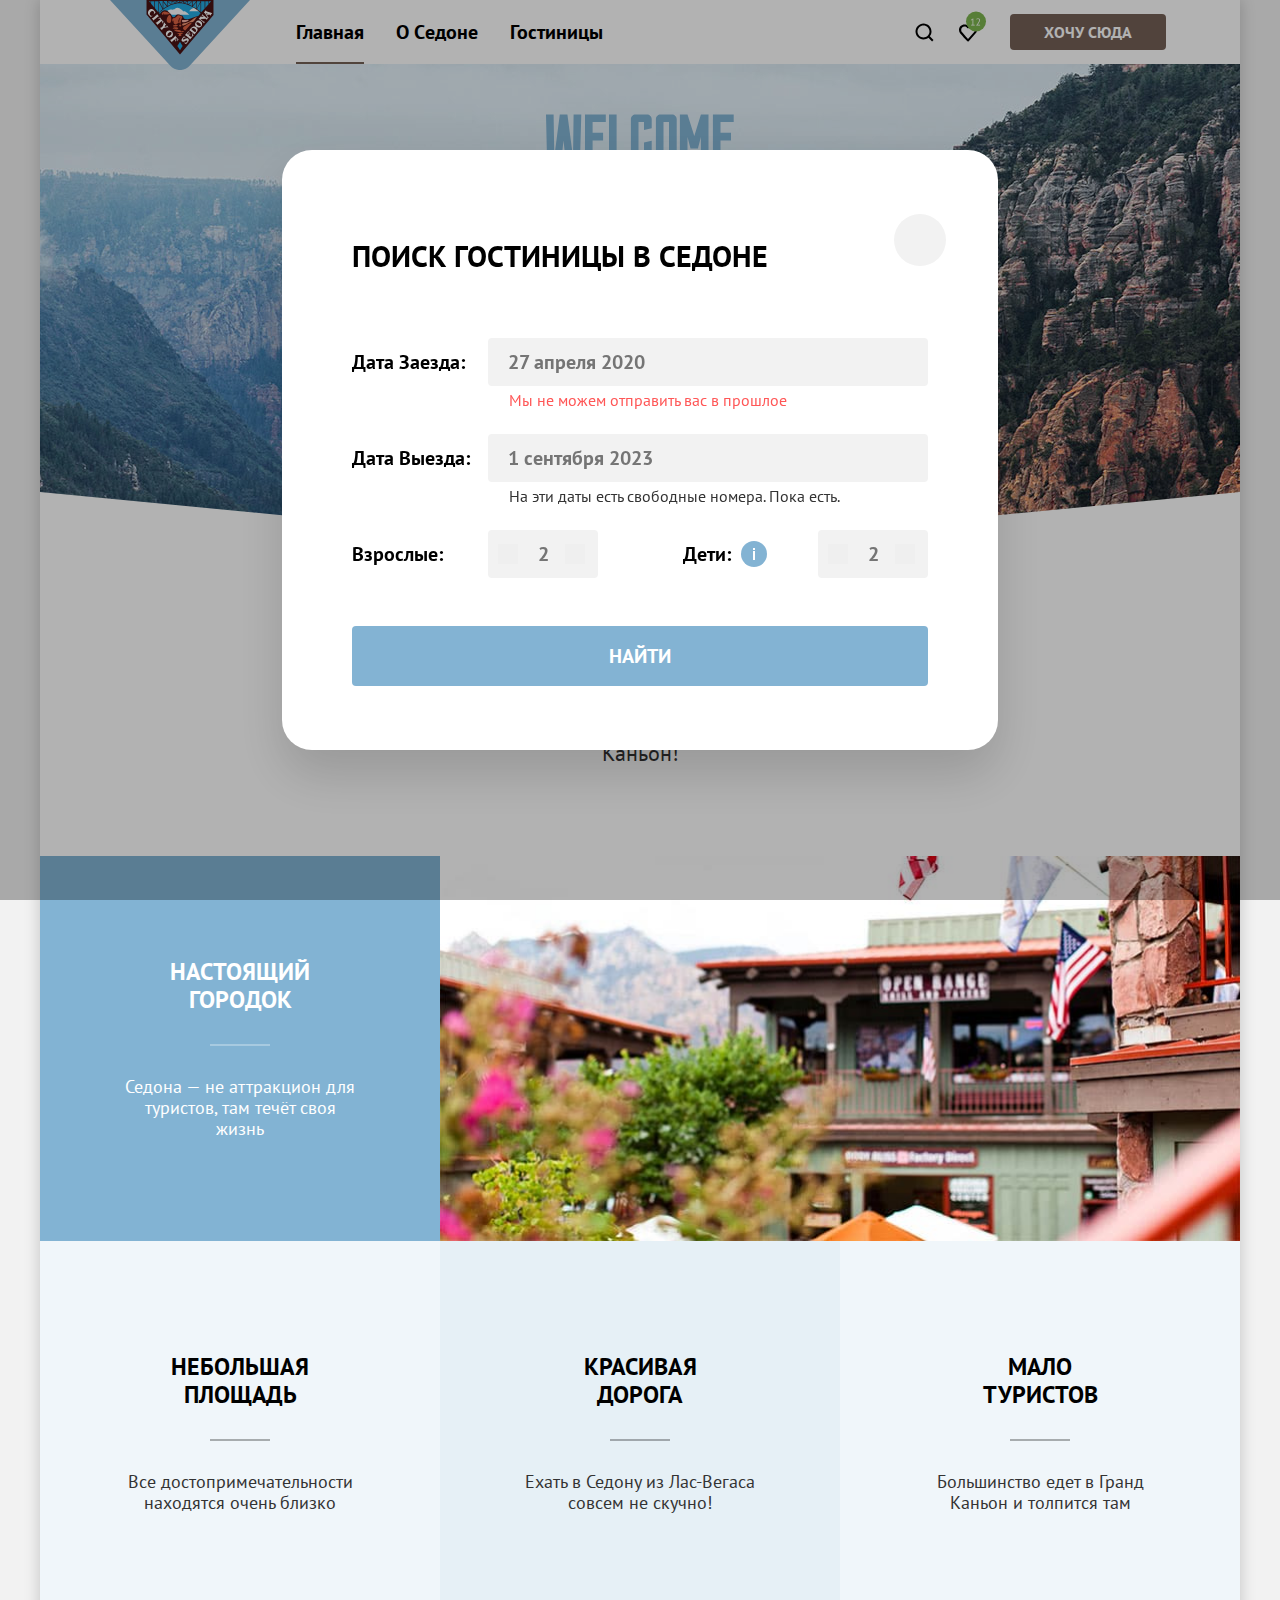
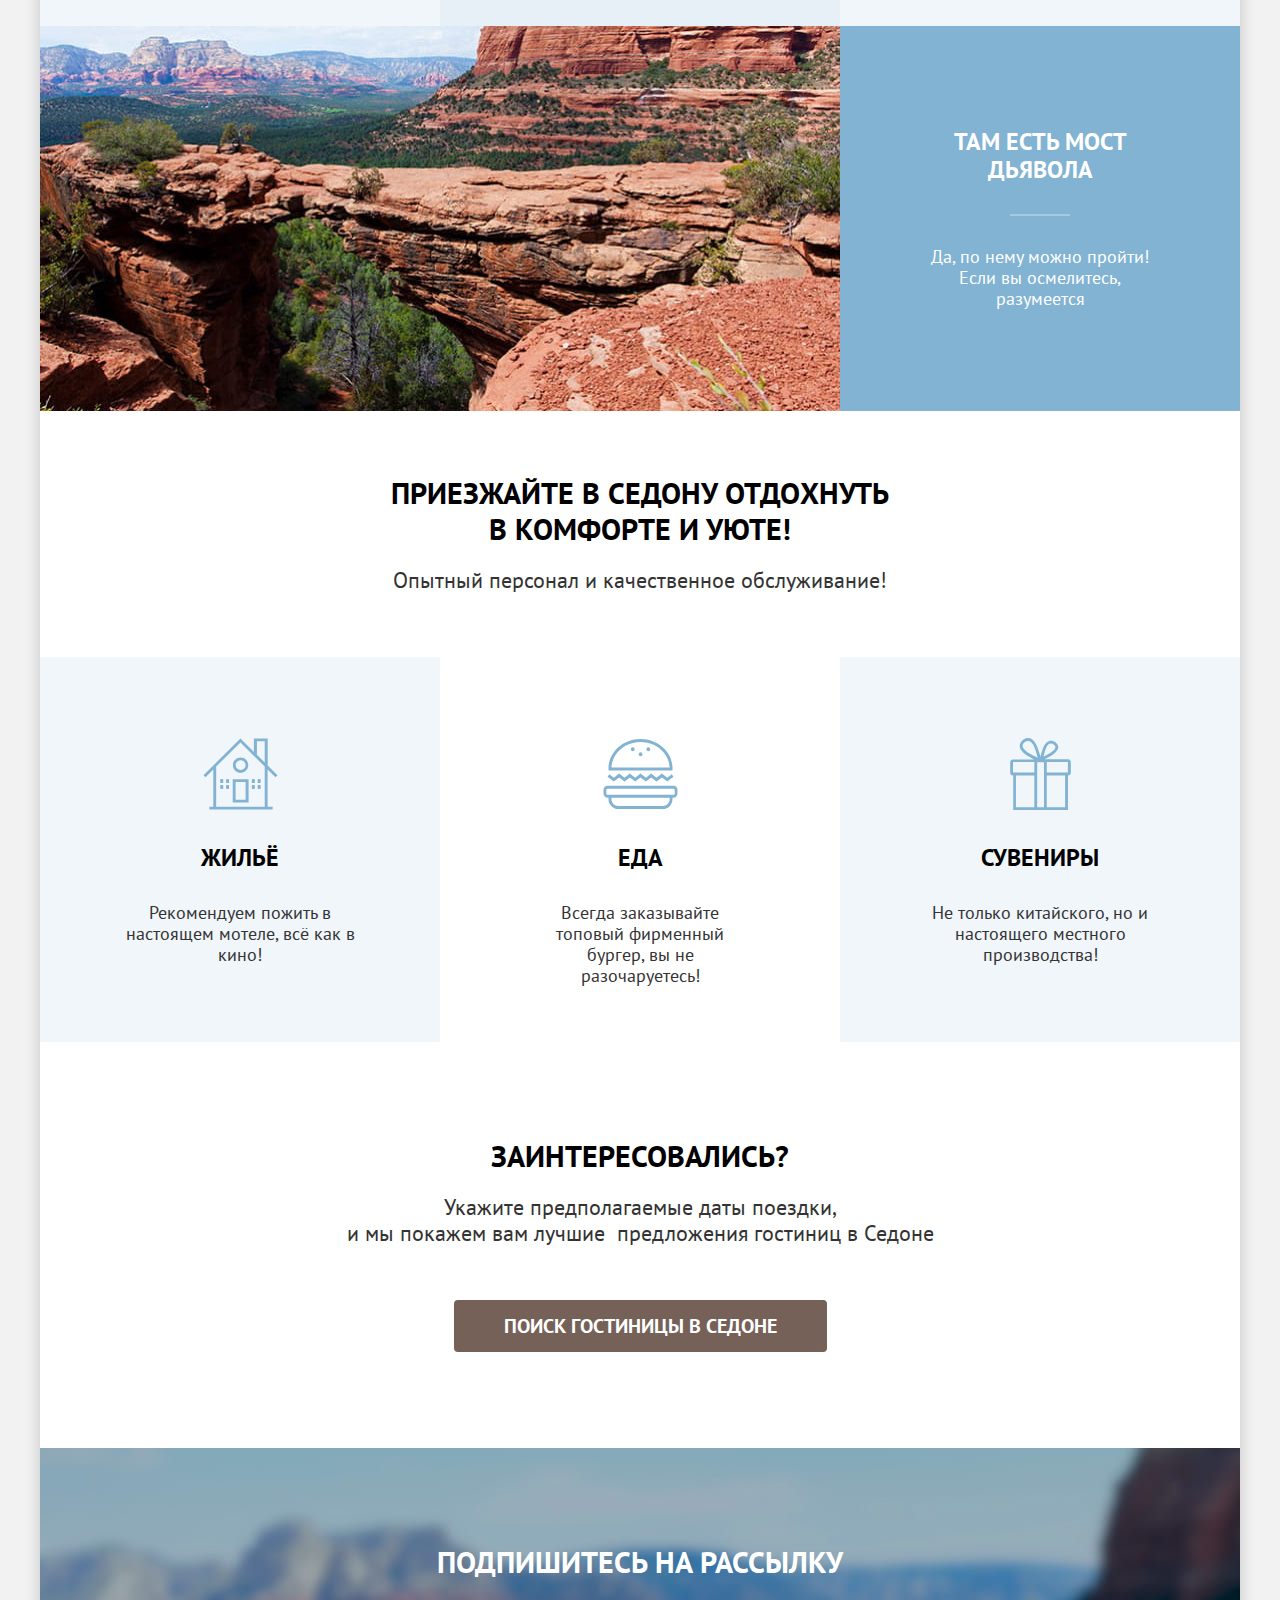
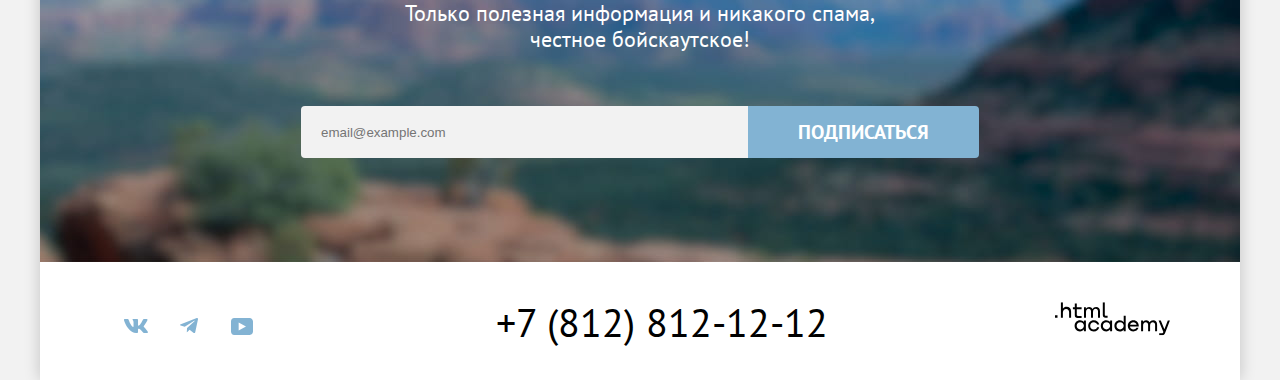
==== commit 8c67a8b0: "9 задание" ====
--- a/index.html
+++ b/index.html
@@ -248,6 +248,73 @@
 
       </footer>
     </div>
+    <div class="modal-container modal-container-close">
+      <div class="modal modal-search">
+        <button class="modal-close-button">
+          <span class="visually-hidden">Закрыть</span>
+        </button>
+        <section class="modal-content">
+          <h2 class="modal-title">Поиск гостиницы в Седоне</h2>
+          <form class="modal-search-form" action="https://echo.htmlacademy.ru/" method="post">
+
+            <p class="field-group user-search-modal">
+              <label class="label-title date" for="date-checkin">Дата Заезда:</label>
+              <input class="modal-search-form-field" type="text" id="date-checkin" name="date-checkin"
+                placeholder="27 апреля 2020">
+            </p>
+            <span class="modal-description">Мы не можем отправить вас в прошлое</span>
+            <p class="field-group user-search-modal">
+              <label class="label-title date" for="date-checkout">Дата Выезда:</label>
+              <input class="modal-search-form-field" type="text" id="date-checkout" name="date-checkout"
+                placeholder="1 сентября 2023">
+            </p>
+            <span class="modal-description-out">На эти даты есть свободные номера. Пока есть.</span>
+            <div class="user-age">
+              <p class="field-group">
+                <label class="label-title adults" for="adults">Взрослые:</label>
+                <input class="modal-search-form-field field-age" type="number" id="adults" name="adults"
+                  placeholder="2">
+                <button class="age-counter-minus">
+
+                  <span class="visually-hidden">Убрать</span>
+                </button>
+                <button class="age-counter-plus">
+                  <span class="visually-hidden">Добавить</span>
+
+                </button>
+              </p>
+              <p class="field-group">
+                <span class="label-title">
+                  <label class="label-title kids" for="kids">Дети:</label>
+                  <span class="tooltip">
+                    <button class="tooltip-toggle" type="button" aria-labelledby="tooltip-label-discription">
+                      <svg class="tooltip-icon" width="26" height="26" viewBox="0 0 26 26" fill="none" xmlns="http://www.w3.org/2000/svg">
+                        <circle cx="13" cy="13" r="13" fill="#83B3D3" />
+                        <path fill-rule="evenodd" clip-rule="evenodd" d="M12 7H14V9H12V7ZM14 19H12V10H14V19Z"
+                          fill="white" />
+                      </svg>
+                    </button>
+                    <span class="tooltip-text" role="tooltip" id="tooltip-label-discription">Укажите количество детей, которые будут с вами, возраст которых от 6 до&nbsp;18&nbsp; лет. Дети до 6 лет размещаются бесплатно.</span>
+
+                  </span>
+                </span>
+                <input class="modal-search-form-field field-age" type="number" id="kids" name="kids" placeholder="2">
+                <button class="age-counter-minus">
+                  <span class="visually-hidden">Убрать</span>
+                </button>
+                <button class="age-counter-plus">
+                  <span class="visually-hidden">Добавить</span>
+
+                </button>
+              </p>
+            </div>
+            <a class="button search-form-button" href="#">Найти</a>
+          </form>
+        </section>
+      </div>
+
+
+    </div>
 
   </body>
 
--- a/styles/styles.css
+++ b/styles/styles.css
@@ -89,12 +89,12 @@
 
 }
 
-.navigation-user .navigation-item:nth-child(2){
+.navigation-user .navigation-item:nth-child(2) {
   margin-right: 20px;
 }
 
-.navigation-link.button{
-border-radius: 4px;
+.navigation-link.button {
+  border-radius: 4px;
 
 }
 
@@ -103,19 +103,22 @@
 
 
 }
-.navigation-link-search{
+
+.navigation-link-search {
   background-image: url('../images/search.svg');
   background-repeat: no-repeat;
   background-position: center;
   background-size: 20px 20px;
 }
-.navigation-link-like{
+
+.navigation-link-like {
   background-image: url('../images/favourite.svg');
   background-repeat: no-repeat;
   background-position: center;
 
 
 }
+
 .navigation-user .navigation-list {
   min-width: 20px;
   min-height: 20px;
@@ -123,10 +126,12 @@
 
 
 }
-.navigation-item{
+
+.navigation-item {
   position: relative;
 }
-.navigation-link-current:before{
+
+.navigation-link-current:before {
   position: absolute;
   right: 16px;
   bottom: 0;
@@ -167,13 +172,15 @@
   border-radius: 4px;
   transition: all 0.3s ease;
 }
-.button:disabled{
+
+.button:disabled {
   background-color: #E5E5E5;
   color: #FFFFFF;
 }
 
 .newsletter-button {
   background-color: #82B3D3;
+  border-radius: 0 4px 4px 0;
 }
 
 .button-apply {
@@ -249,7 +256,8 @@
   margin-bottom: 25px;
   padding: 0;
 }
-.advantages-image-header{
+
+.advantages-image-header {
   object-fit: cover;
   min-height: 385px;
   height: 100%;
@@ -285,7 +293,7 @@
 
 }
 
-.advantages-item-light-blue{
+.advantages-item-light-blue {
   position: relative;
 }
 
@@ -344,7 +352,8 @@
   padding-top: 62px;
   position: relative;
 }
-.advantages-description:before{
+
+.advantages-description:before {
   position: absolute;
   right: 85px;
   top: 30px;
@@ -354,7 +363,8 @@
   content: "";
 
 }
-.advantages-description-light-blue:before{
+
+.advantages-description-light-blue:before {
   position: absolute;
   right: 85px;
   top: 30px;
@@ -474,8 +484,11 @@
   align-items: center;
   padding: 96px 304px;
 }
-.button-search,.newsletter-button,.button-apply{
- padding: 8px 50px;
+
+.button-search,
+.newsletter-button,
+.button-apply {
+  padding: 8px 50px;
 
 
 }
@@ -499,7 +512,8 @@
 
 
 }
-.social-vk{
+
+.social-vk {
   background-image: url('../images/social-vk-default.svg');
   background-position: center;
   background-color: #FFFFFF;
@@ -508,7 +522,8 @@
   display: block;
   transition: all 0.3s ease;
 }
-.social-vk:hover{
+
+.social-vk:hover {
   background-image: url('../images/social-vk-hover.svg');
   background-position: center;
   background-color: #FFFFFF;
@@ -518,7 +533,8 @@
 
 
 }
-.social-vk:focus{
+
+.social-vk:focus {
   background-image: url('../images/social-vk-focus.svg');
   background-position: center;
   background-color: #FFFFFF;
@@ -526,7 +542,8 @@
   padding: 12px 13px;
   display: block;
 }
-.social-vk:active{
+
+.social-vk:active {
   background-image: url('../images/social-vk-active.svg');
   background-position: center;
   background-color: #FFFFFF;
@@ -535,7 +552,8 @@
   display: block;
 
 }
-.social-tg{
+
+.social-tg {
   background-image: url('../images/social-telegram-default.svg');
   background-position: center;
   background-color: #FFFFFF;
@@ -546,22 +564,26 @@
   transition: all 0.3s ease;
 
 }
-.social-tg:hover{
+
+.social-tg:hover {
   background-image: url('../images/social-telegram-hover.svg');
 
 
 }
-.social-tg:focus{
+
+.social-tg:focus {
   background-image: url('../images/social-telegram-focus.svg');
 
 
 }
-.social-tg:active{
+
+.social-tg:active {
   background-image: url('../images/social-telegram-active.svg');
 
 
 }
-.social-youtube{
+
+.social-youtube {
   background-image: url('../images/social-youtube-default.svg');
   background-position: center;
   background-color: #FFFFFF;
@@ -571,17 +593,20 @@
   transition: all 0.3s ease;
 
 }
-.social-youtube:hover{
+
+.social-youtube:hover {
   background-image: url('../images/social-youtube-hover.svg');
 
 
 }
-.social-youtube:focus{
+
+.social-youtube:focus {
   background-image: url('../images/social-youtube-focus.svg');
 
 
 }
-.social-youtube:active{
+
+.social-youtube:active {
   background-image: url('../images/social-youtube-active.svg');
 
 
@@ -601,16 +626,20 @@
 .footer-logo {
   width: 115px;
 }
-.footer-logo-academy{
+
+.footer-logo-academy {
   transition: all 0.3s ease;
 }
-.footer-logo-academy:hover svg path{
+
+.footer-logo-academy:hover svg path {
   fill: #756157;
 }
-.footer-logo-academy:focus svg path{
+
+.footer-logo-academy:focus svg path {
   fill: #756157;
 }
-.footer-logo-academy:active svg path{
+
+.footer-logo-academy:active svg path {
   fill: rgba(117, 97, 87, 0.3);
 }
 
@@ -650,13 +679,16 @@
   margin: 0 auto;
   transition: all 0.3s ease;
 }
-.footer-contacts-phone:hover{
-color: #756157;
-}
-.footer-contacts-phone:focus{
+
+.footer-contacts-phone:hover {
   color: #756157;
 }
-.footer-contacts-phone:active{
+
+.footer-contacts-phone:focus {
+  color: #756157;
+}
+
+.footer-contacts-phone:active {
   color: rgba(117, 97, 87, 0.3);
 }
 
@@ -673,13 +705,15 @@
   align-items: center;
   padding: 96px 258px 104px 258px;
 }
-.newsletter-description{
+
+.newsletter-description {
   margin-top: 0;
   color: #333333;
   text-align: center;
   margin-bottom: 54px;
   padding: 0 120px;
 }
+
 .catalog {
   background-image: url("../images/catalog-images/inner-header.png");
   background-repeat: no-repeat;
@@ -708,12 +742,13 @@
   margin-bottom: 40px;
   position: relative;
 }
-.breadcrumbs-item:nth-child(1){
+
+.breadcrumbs-item:nth-child(1) {
   padding-right: 49px;
 }
 
 
-.breadcrumbs-main{
+.breadcrumbs-main {
 
   padding: 7px 8px;
   position: absolute;
@@ -724,18 +759,21 @@
   display: block;
 
 }
-.breadcrumbs-main:hover svg path{
-fill: rgba(255, 255, 255, 0.6);
-}
-.breadcrumbs-main:focus svg path{
+
+.breadcrumbs-main:hover svg path {
+  fill: rgba(255, 255, 255, 0.6);
+}
+
+.breadcrumbs-main:focus svg path {
   fill: #FFFFFF;
 }
-.breadcrumbs-main:active svg path{
-fill: rgba(255, 255, 255, 0.3);
-}
-
-
-.breadcrumbs-item::before{
+
+.breadcrumbs-main:active svg path {
+  fill: rgba(255, 255, 255, 0.3);
+}
+
+
+.breadcrumbs-item::before {
   background-image: url("../images/catalog-images/Arrow.svg");
   background-repeat: no-repeat;
   padding: 5px 4px;
@@ -762,16 +800,18 @@
   border: 0;
   margin-right: 70px;
 }
-.catalog-filter-group:nth-child(2){
+
+.catalog-filter-group:nth-child(2) {
   margin-right: 140px;
 }
 
 
-.control{
+.control {
   position: relative;
   display: block;
   padding-left: 36px;
 }
+
 .control-mark {
   position: absolute;
   top: 2px;
@@ -784,14 +824,17 @@
 }
 
 .control:hover .control-mark {
-  background-color:  #C9DAE8;
-}
+  background-color: #C9DAE8;
+}
+
 .control:focus .control-mark {
-  outline:solid 2px #83B3D3;
-}
+  outline: solid 2px #83B3D3;
+}
+
 .control:active .control-mark {
   background-color: #96A9BC;
 }
+
 .control-input[type="checkbox"]:checked + .control-mark::before,
 .control-input[type="checkbox"]:checked + .control-mark::after {
   background-image: url("../images/catalog-images/Checkbox.svg");
@@ -804,9 +847,11 @@
   color: #3F5E72;
   content: "";
 }
+
 .control-input[type="radio"] + .control-mark {
   border-radius: 50%;
 }
+
 .control-input[type="radio"]:checked + .control-mark::before {
   position: absolute;
   top: 5px;
@@ -819,23 +864,28 @@
   content: "";
 
 }
-.cost{
+
+.cost {
   max-width: 288px;
 }
-.range-wrapper-inputs{
+
+.range-wrapper-inputs {
   margin-bottom: 36px;
 }
+
 .range-scale {
   position: relative;
   height: 4px;
   background-color: #61696C;
 
 }
+
 .range-bar {
   position: absolute;
   height: 4px;
   background-color: #FFFFFF;
 }
+
 .range-toggle {
   position: absolute;
   width: 20px;
@@ -845,21 +895,36 @@
   border-radius: 4px;
   cursor: pointer;
 }
-.toggle-min{
-top: -8px;
-left: 0;
-}
-.toggle-max{
+
+.toggle-min {
+  top: -8px;
+  left: 0;
+}
+
+.toggle-max {
   top: -8px;
   right: 0;
 }
+
+.toggle-min:hover,
+.toggle-max:hover {
+  outline: solid 3px #83B3D3;
+}
+
+.toggle-min:active,
+.toggle-max:active {
+  outline: solid 3px #83B3D3;
+}
+
+
 .range-wrapper-inputs {
   display: flex;
   height: 48px;
   position: relative;
 
 }
-.range-wrapper-inputs label{
+
+.range-wrapper-inputs label {
   display: flex;
   justify-content: space-between;
   font-size: 18px;
@@ -870,13 +935,24 @@
   background-color: #F2F2F2;
 
 }
+
 .min-price {
   margin-right: 2px;
   border-radius: 4px 0 0 4px;
 }
-.max-price{
+
+.min-price:focus {
+  outline: solid 3px #83B3D3;
+}
+
+.max-price {
   border-radius: 0 4px 4px 0;
 }
+
+.max-price:focus {
+  outline: solid 3px #83B3D3;
+}
+
 .range-wrapper-inputs input {
   width: calc(100% - 30px);
   font-weight: 700;
@@ -888,6 +964,11 @@
   font-family: 'PT Sans', 'Arial', sans-serif;
 }
 
+.input::-webkit-outer-spin-button,
+input::-webkit-inner-spin-button {
+  -webkit-appearance: none;
+  appearance: none;
+}
 
 .catalog-filter-title {
   font-size: 20px;
@@ -929,7 +1010,8 @@
   line-height: 23px;
   color: #FFFFFF;
 }
-.viewchange{
+
+.viewchange {
   display: flex;
   align-items: center;
   justify-content: center;
@@ -962,61 +1044,75 @@
 
 
 }
-.button-viewchange:not(:last-child){
+
+.button-viewchange:not(:last-child) {
   margin-right: 8px;
 }
-.button-gallery{
+
+.button-gallery {
   background-image: url("../images/catalog-images/icon-gallery.svg");
   background-repeat: no-repeat;
   background-position: center;
 }
-.button-gallery:hover{
+
+.button-gallery:hover {
   border-color: #000000;
 
 }
-.button-gallery:focus{
+
+.button-gallery:focus {
   border-color: #68A2CA;
 
 }
-.button-gallery:active{
+
+.button-gallery:active {
   border-color: #000000;
 
 }
-.button-slideshow{
+
+.button-slideshow {
   background-image: url("../images/catalog-images/icon-slideshow.svg");
   background-repeat: no-repeat;
   background-position: center;
 }
-.button-slideshow:hover{
+
+.button-slideshow:hover {
   border-color: #000000;
 
 }
-.button-slideshow:focus{
+
+.button-slideshow:focus {
   border-color: #68A2CA;
 
 }
-.button-slideshow:active{
+
+.button-slideshow:active {
   border-color: #000000;
-;
-}
-.button-list{
+  ;
+}
+
+.button-list {
   background-image: url("../images/catalog-images/icon-list.svg");
   background-repeat: no-repeat;
   background-position: center;
 
 }
-.button-list:hover{
+
+.button-list:hover {
   border-color: #000000;
 
 }
-.button-list:focus{
+
+.button-list:focus {
   border-color: #68A2CA;
 
 }
-.button-list:active{
+
+.button-list:active {
   border-color: #000000;
 
 }
+
 .select-control {
   margin-right: 70px;
   padding: 14px 20px;
@@ -1029,16 +1125,20 @@
   background-position: right 16px center;
   appearance: none;
 }
-.select-control:hover{
+
+.select-control:hover {
   border-color: #68A2CA;
 }
-.select-control:focus{
+
+.select-control:focus {
   border-color: #68A2CA;
 }
-.select-control:active{
+
+.select-control:active {
   border-color: #3F5E72;
 }
-.select-control:disabled{
+
+.select-control:disabled {
   border-color: rgba(0, 0, 0, 0.3);
   color: rgba(0, 0, 0, 0.3);
 }
@@ -1068,7 +1168,7 @@
   font-size: 18px;
   line-height: 21px;
   color: #333333;
-  border: #E6E6E6  solid 1px;
+  border: #E6E6E6 solid 1px;
   background-color: #FFFFFF;
   padding: 20px;
 
@@ -1119,10 +1219,10 @@
   padding: 0;
   margin: 0;
   min-width: 140px;
-  cursor:default;
-}
-
-.hotel-card-row .button{
+  cursor: default;
+}
+
+.hotel-card-row .button {
   padding: 8px 20px;
 
 }
@@ -1138,6 +1238,8 @@
 .stars {
   padding: 0;
   margin: 0;
+  align-content: center;
+  display: block;
 
 }
 
@@ -1178,7 +1280,7 @@
 }
 
 
-.button-ten>.pagination-link{
+.button-ten > .pagination-link {
   padding: 12px 18px;
 
 
@@ -1202,49 +1304,61 @@
   padding: 0;
   list-style: none;
 }
-.button-brown:hover{
+
+.button-brown:hover {
   background-color: #615048;
 }
-.button-brown:focus{
+
+.button-brown:focus {
   background-color: #615048;
 }
-.button-brown:active{
+
+.button-brown:active {
   background-color: #756157;
   color: rgba(255, 255, 255, 0.3);
 }
-.button-brown:disabled{
+
+.button-brown:disabled {
   background-color: #E5E5E5;
-  color:#FFFFFF;
-}
-.button-blue{
+  color: #FFFFFF;
+}
+
+.button-blue {
   transition: all 0.3s ease;
 }
-.button-blue:hover{
+
+.button-blue:hover {
   background-color: #68A2CA;
 }
-.button-blue:focus{
+
+.button-blue:focus {
   background-color: #68A2CA;
 }
-.button-blue:active{
+
+.button-blue:active {
   background-color: #82B3D3;
   color: rgba(255, 255, 255, 0.3);
 }
-.button-blue:disabled{
+
+.button-blue:disabled {
   background-color: #E5E5E5;
-  color:#FFFFFF;
-}
-.catalog-filter-clear:hover{
+  color: #FFFFFF;
+}
+
+.catalog-filter-clear:hover {
   color: rgba(255, 255, 255, 0.6);
 }
-.catalog-filter-clear:focus{
-
-border: solid 2px #83B3D3;
-
-}
-
-.catalog-filter-clear:active{
+
+.catalog-filter-clear:focus {
+
+  border: solid 2px #83B3D3;
+
+}
+
+.catalog-filter-clear:active {
   color: rgba(255, 255, 255, 0.3);
 }
+
 .hotel-card-button-favorite {
   background-color: #82B3D3;
   font-size: 16px;
@@ -1252,39 +1366,304 @@
   padding: 0;
   margin: 0;
 }
-.hotel-card-button-favorite-checked{
+
+.hotel-card-row .hotel-card-button-favorite-checked {
   background-color: #7DB54F;
-}
-.hotel-card-button-favorite-checked:hover{
+  padding: 8px 18px;
+}
+
+.hotel-card-button-favorite-checked:hover {
   background-color: #6C9E42;
 }
-.hotel-card-button-favorite-checked:focus{
+
+.hotel-card-button-favorite-checked:focus {
   background-color: #6C9E42;
 }
-.hotel-card-button-favorite-checked:active{
+
+.hotel-card-button-favorite-checked:active {
   background-color: #7DB54F;
 }
-.hotel-card-button-favorite-checked:disabled{
+
+.hotel-card-button-favorite-checked:disabled {
   background-color: #E5E5E5;
   color: #FFFFFF;
 }
-.field{
+
+.field {
   padding: 8px 20px;
   padding-right: 250px;
+  border-radius: 4px 0 0 4px;
+  border: none;
+  background-color: #F2F2F2;
+}
+
+.newsletter-form-catalog .field {
+  background-color: #F2F2F2;
+}
+
+.newsletter-form {
+  display: flex;
+}
+
+.newsletter-email {
+  margin: 0;
+  flex-grow: 1;
+}
+
+.newsletter-email .field {
+  width: 452px;
+
+}
+
+.modal-container {
+  position: fixed;
+  display: flex;
+  top: 0;
+  left: 0;
+  width: 100%;
+  height: 100%;
+  background-color: rgba(0, 0, 0, 0.3);
+
+}
+
+/*.modal-container-close {
+  display: none;
+}*/
+.modal {
+  position: relative;
+  padding: 64px 70px;
+  margin: auto;
+  background-color: #FFFFFF;
+  border-radius: 30px;
+  box-shadow: 0 25px 50px rgba(0, 0, 0, 0.15);
+
+}
+
+.modal-search {
+  width: 716px;
+}
+
+.modal-close-button {
+  position: absolute;
+  padding: 0;
+  top: 64px;
+  right: 52px;
+  width: 52px;
+  height: 52px;
+  background-color: #F2F2F2;
+  border: none;
+  border-radius: 50%;
+  background-image: url("../images/modal-close-icon.svg");
+  background-repeat: no-repeat;
+  background-position: center;
+  cursor: pointer;
+}
+
+.modal-title {
+  font-weight: 700;
+  font-size: 30px;
+  line-height: 36px;
+  text-transform: uppercase;
+  margin-bottom: 64px;
+}
+
+.modal-search-form {
+  position: relative;
+}
+
+.label-title,
+.modal-search-form-field {
+  font-family: "PT Sans", "Arial", sans-serif;
+  font-weight: 700;
+  font-size: 20px;
+  line-height: 24px;
+  color: #000000;
+}
+
+.modal-search-form-field {
+  width: 440px;
+  padding: 12px 20px;
   border-radius: 4px;
   border: none;
-}
-.newsletter-form-catalog .field {
   background-color: #F2F2F2;
-}
-.newsletter-form{
-  display: flex;
-}
-.newsletter-email{
-margin: 0;
-flex-grow: 1;
-}
-.newsletter-email .field{
-  width: 452px;
-
-}
+  margin: 0;
+}
+
+.field-age {
+  width: 110px;
+  text-align: center;
+}
+
+.modal-search-form .field-group {
+  margin: 0;
+  margin-bottom: 48px;
+
+}
+
+.user-age {
+  display: flex;
+  justify-content: space-between;
+}
+
+.user-search-modal {
+  display: flex;
+  justify-content: space-between;
+  align-items: center;
+  position: relative;
+}
+
+.adults {
+  margin-right: 40px;
+}
+
+.kids {
+  padding-right: 82px;
+  position: relative;
+}
+
+/*.kids::before {
+  background-image: url("../images/modal-info-icon.svg");
+  background-repeat: no-repeat;
+  position: absolute;
+  top: 0;
+  left: 58px;
+  width: 26px;
+  height: 26px;
+  content: "";
+  cursor: pointer;
+}*/
+
+.search-form-button {
+  font-weight: 700;
+  font-size: 20px;
+  line-height: 24px;
+  padding: 18px 256px;
+  display: block;
+  background-color: #83B3D3;
+}
+
+.date::before {
+  background-image: url("../images/modal-calendar.svg");
+  background-repeat: no-repeat;
+  position: absolute;
+  top: 50%;
+  transform: translateY(-50%);
+  right: 17px;
+  width: 20px;
+  height: 20px;
+  content: "";
+  cursor: pointer;
+}
+
+.field-group {
+  position: relative;
+}
+
+.age-counter-minus {
+  background-image: url("../images/age-counter-minus.svg");
+  background-repeat: no-repeat;
+  background-position: center;
+  position: absolute;
+  width: 20px;
+  height: 20px;
+  right: 80px;
+  top: 50%;
+  transform: translateY(-50%);
+  border: none;
+  cursor: pointer;
+
+}
+
+.age-counter-plus {
+  background-image: url("../images/age-counter-plus.svg");
+  background-repeat: no-repeat;
+  background-position: center;
+  position: absolute;
+  width: 20px;
+  height: 20px;
+  right: 13px;
+  top: 50%;
+  transform: translateY(-50%);
+  border: none;
+  cursor: pointer;
+}
+
+.modal-description {
+  position: absolute;
+  top: 52px;
+  left: 157px;
+  color: #FF5757;
+  font-weight: 400;
+  font-size: 16px;
+  line-height: 21px;
+}
+
+.modal-description-out {
+  position: absolute;
+  top: 148px;
+  left: 157px;
+  color: #333333;
+  font-weight: 400;
+  font-size: 16px;
+  line-height: 21px;
+}
+.tooltip{
+  position: absolute;
+  top: 50%;
+  transform: translateY(-50%);
+  left: 58px;
+  width: 26px;
+  height: 26px;
+
+}
+.tooltip-toggle{
+  border: none;
+  background-color: transparent;
+  padding: 0;
+  margin: 0;
+  display: block;
+
+}
+.tooltip-icon {
+  width: 100%;
+  height: 100%;
+  display: block;
+  cursor: pointer;
+}
+
+.tooltip-text {
+  background-color: #333333;
+  color: #ffffff;
+  font-weight: 400;
+  font-size: 16px;
+  line-height: 20px;
+  text-transform: none;
+  border-radius: 10px;
+  width: 256px;
+  position: absolute;
+  top: 100%;
+  right: 50%;
+  transform: translateX(50%);
+  margin-top: 10px;
+  padding: 15px 18px 22px 18px;
+  display: none;
+  border: none;
+
+}
+.tooltip-toggle:hover + .tooltip-text,
+.tooltip-toggle:focus + .tooltip-text {
+  display: block;
+}
+.tooltip-text:after {
+  content:'';
+  background-image: url("../images/tooltip-arrow.svg");
+  width: 19px;
+  height: 9px;
+  position:absolute;
+  bottom: 100%;
+  left:0;
+  right:0;
+  margin-left: auto;
+  margin-right: auto;
+  border: none;
+}
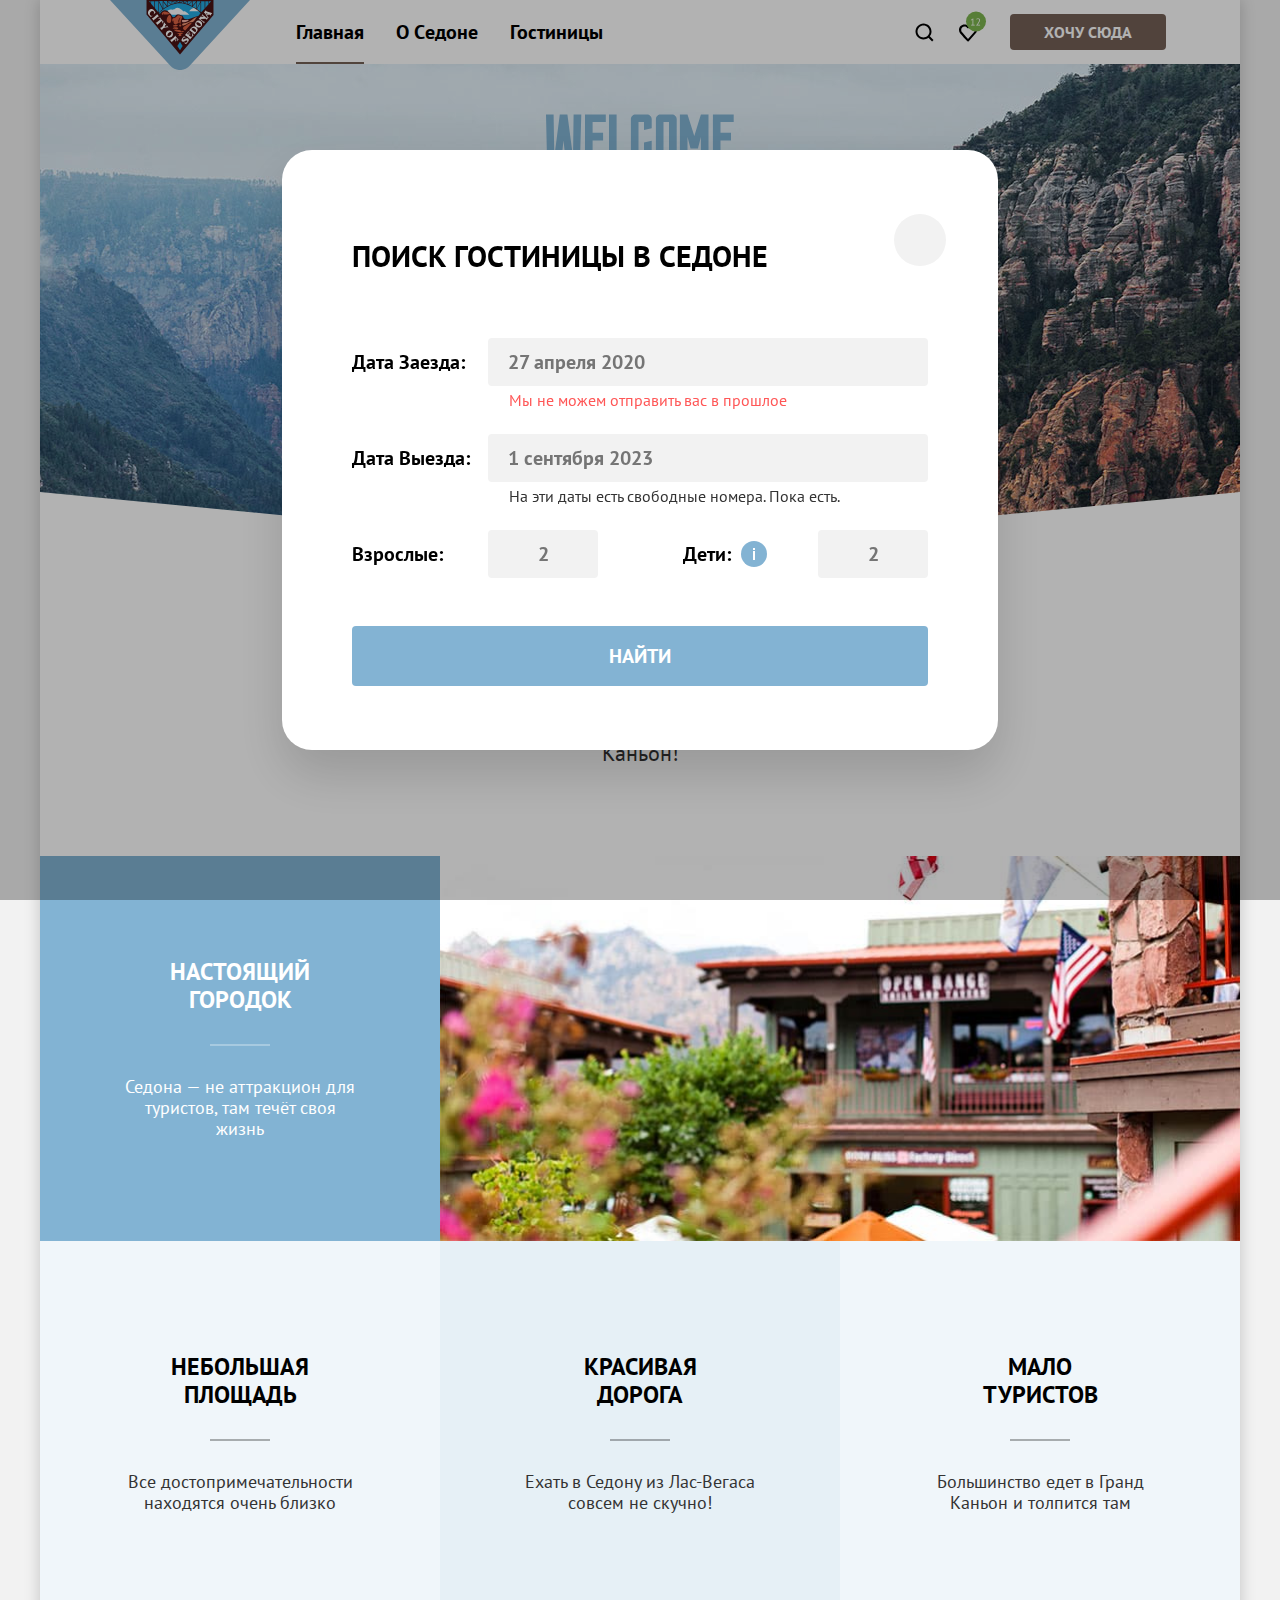
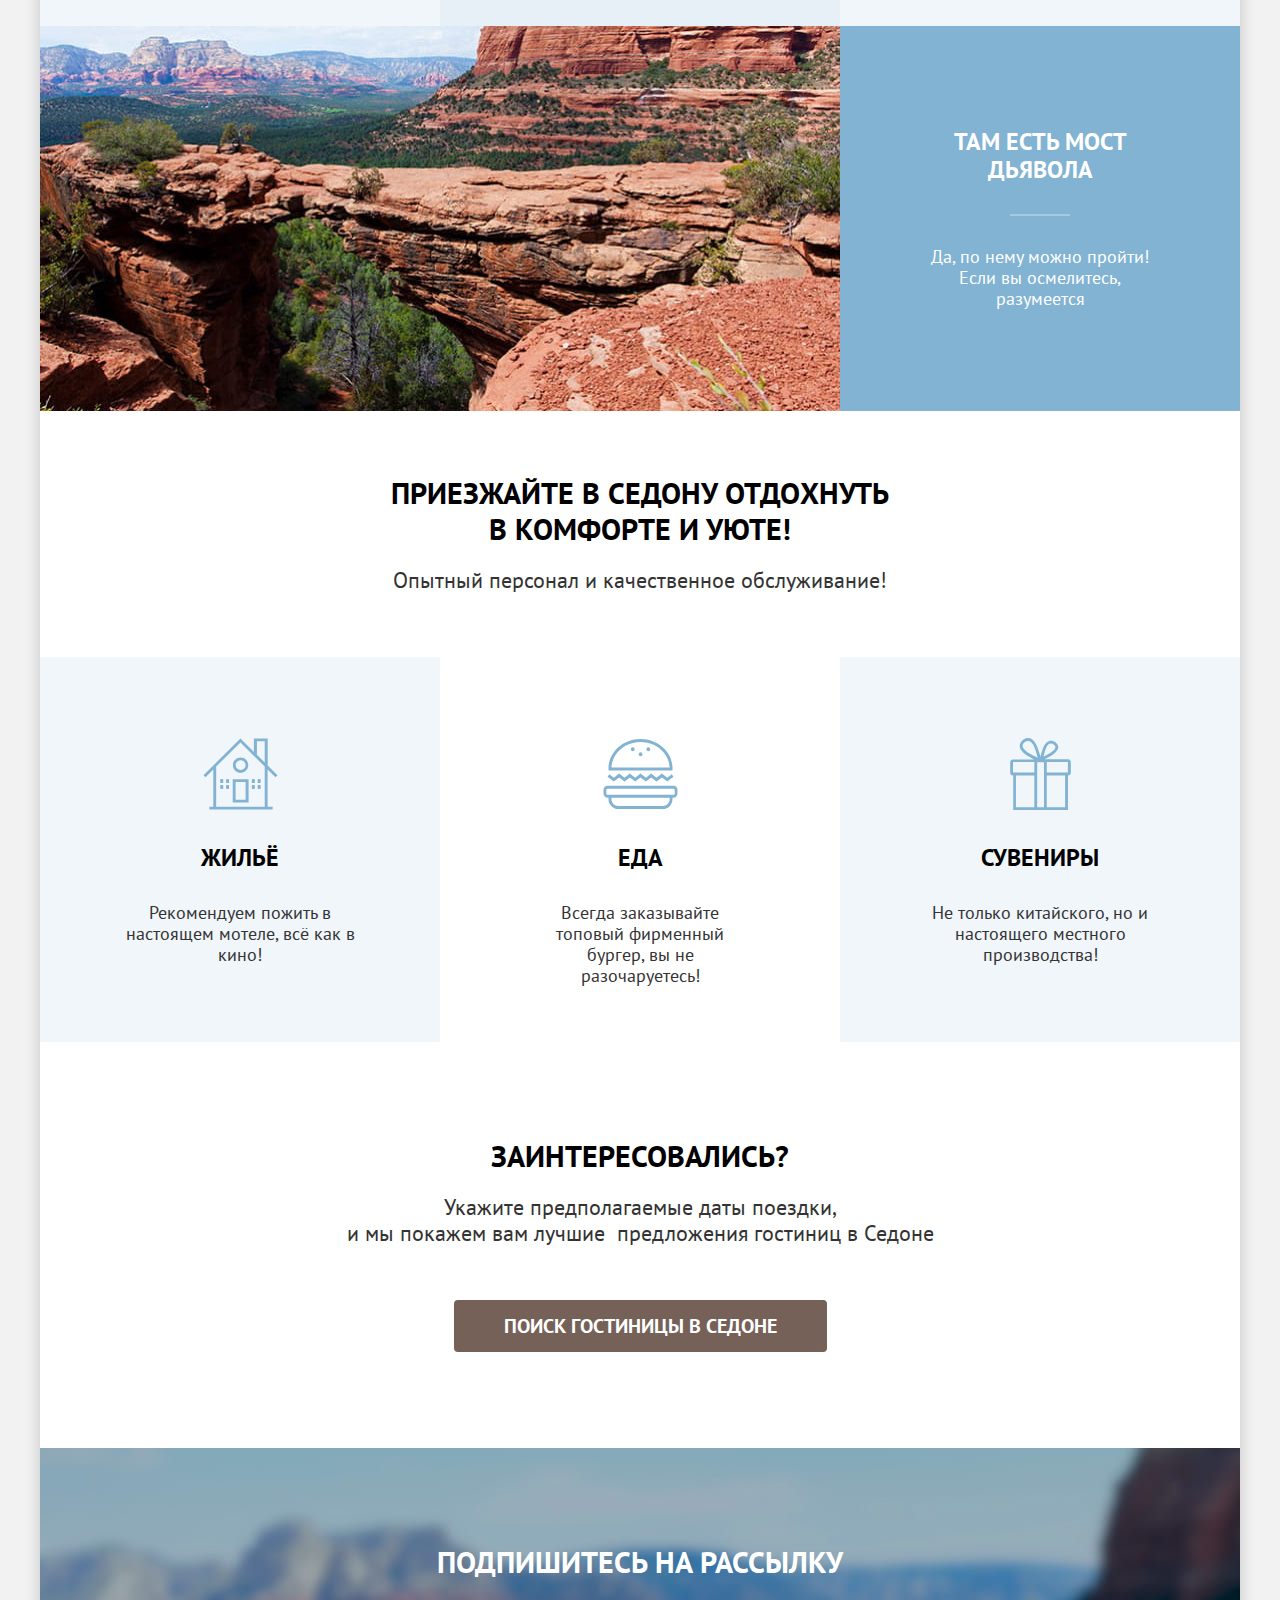
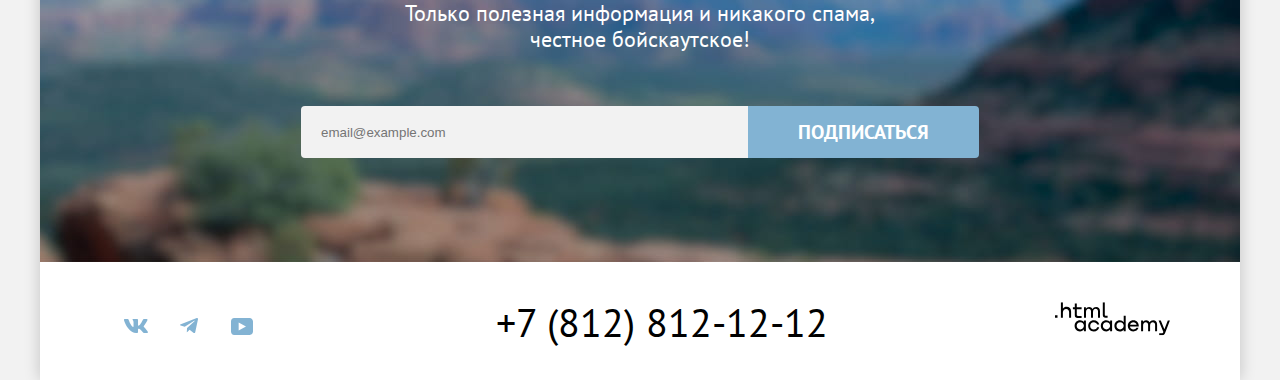
==== commit c6f1b65a: "9 задание" ====
--- a/index.html
+++ b/index.html
@@ -274,11 +274,11 @@
                 <label class="label-title adults" for="adults">Взрослые:</label>
                 <input class="modal-search-form-field field-age" type="number" id="adults" name="adults"
                   placeholder="2">
-                <button class="age-counter-minus">
+                <button class="age-counter age-counter-minus">
 
                   <span class="visually-hidden">Убрать</span>
                 </button>
-                <button class="age-counter-plus">
+                <button class="age-counter age-counter-plus">
                   <span class="visually-hidden">Добавить</span>
 
                 </button>
@@ -299,16 +299,16 @@
                   </span>
                 </span>
                 <input class="modal-search-form-field field-age" type="number" id="kids" name="kids" placeholder="2">
-                <button class="age-counter-minus">
+                <button class="age-counter age-counter-minus">
                   <span class="visually-hidden">Убрать</span>
                 </button>
-                <button class="age-counter-plus">
+                <button class="age-counter age-counter-plus">
                   <span class="visually-hidden">Добавить</span>
 
                 </button>
               </p>
             </div>
-            <a class="button search-form-button" href="#">Найти</a>
+            <a class="button search-form-button button-blue" href="#">Найти</a>
           </form>
         </section>
       </div>
--- a/styles/styles.css
+++ b/styles/styles.css
@@ -908,12 +908,18 @@
 
 .toggle-min:hover,
 .toggle-max:hover {
+  box-shadow: 0px 4px 10px rgba(0, 0, 0, 0.25);
+}
+.toggle-min:focus,
+.toggle-max:focus {
   outline: solid 3px #83B3D3;
+  box-shadow: 0px 4px 10px rgba(0, 0, 0, 0.25);
 }
 
 .toggle-min:active,
 .toggle-max:active {
   outline: solid 3px #83B3D3;
+  box-shadow: 0px 7px 15px rgba(0, 0, 0, 0.4);;
 }
 
 
@@ -1351,7 +1357,7 @@
 
 .catalog-filter-clear:focus {
 
-  border: solid 2px #83B3D3;
+  outline: solid 2px #83B3D3;
 
 }
 
@@ -1458,7 +1464,13 @@
   background-position: center;
   cursor: pointer;
 }
-
+.modal-close-button:hover{
+  background-color: #E6E6E6;
+}
+.modal-close-button:active{
+  background-color: #E6E6E6;
+  opacity: 0.3;
+}
 .modal-title {
   font-weight: 700;
   font-size: 30px;
@@ -1488,6 +1500,9 @@
   background-color: #F2F2F2;
   margin: 0;
 }
+.modal-search-form-field:hover{
+  background-color: #E6E6E6;
+}
 
 .field-age {
   width: 110px;
@@ -1561,6 +1576,7 @@
 
 .age-counter-minus {
   background-image: url("../images/age-counter-minus.svg");
+  background-color: transparent;
   background-repeat: no-repeat;
   background-position: center;
   position: absolute;
@@ -1578,6 +1594,7 @@
   background-image: url("../images/age-counter-plus.svg");
   background-repeat: no-repeat;
   background-position: center;
+  background-color: transparent;
   position: absolute;
   width: 20px;
   height: 20px;
@@ -1586,6 +1603,22 @@
   transform: translateY(-50%);
   border: none;
   cursor: pointer;
+}
+.age-counter-minus:hover{
+  background-image: url("../images/age-counter-minus-bold.svg");
+
+}
+.age-counter-minus:active{
+  background-image: url("../images/age-counter-minus.svg");
+}
+.age-counter-plus:hover{
+  background-image: url("../images/age-counter-plus-bold.svg");
+
+
+}
+.age-counter-plus:active{
+  background-image: url("../images/age-counter-plus.svg");
+
 }
 
 .modal-description {
@@ -1648,6 +1681,7 @@
   padding: 15px 18px 22px 18px;
   display: none;
   border: none;
+  box-shadow: 0px 15px 30px rgba(0, 0, 0, 0.3);
 
 }
 .tooltip-toggle:hover + .tooltip-text,
@@ -1658,7 +1692,7 @@
   content:'';
   background-image: url("../images/tooltip-arrow.svg");
   width: 19px;
-  height: 9px;
+  height: 8px;
   position:absolute;
   bottom: 100%;
   left:0;
@@ -1666,4 +1700,5 @@
   margin-left: auto;
   margin-right: auto;
   border: none;
-}
+  box-shadow: 0px 15px 30px rgba(0, 0, 0, 0.3);
+}
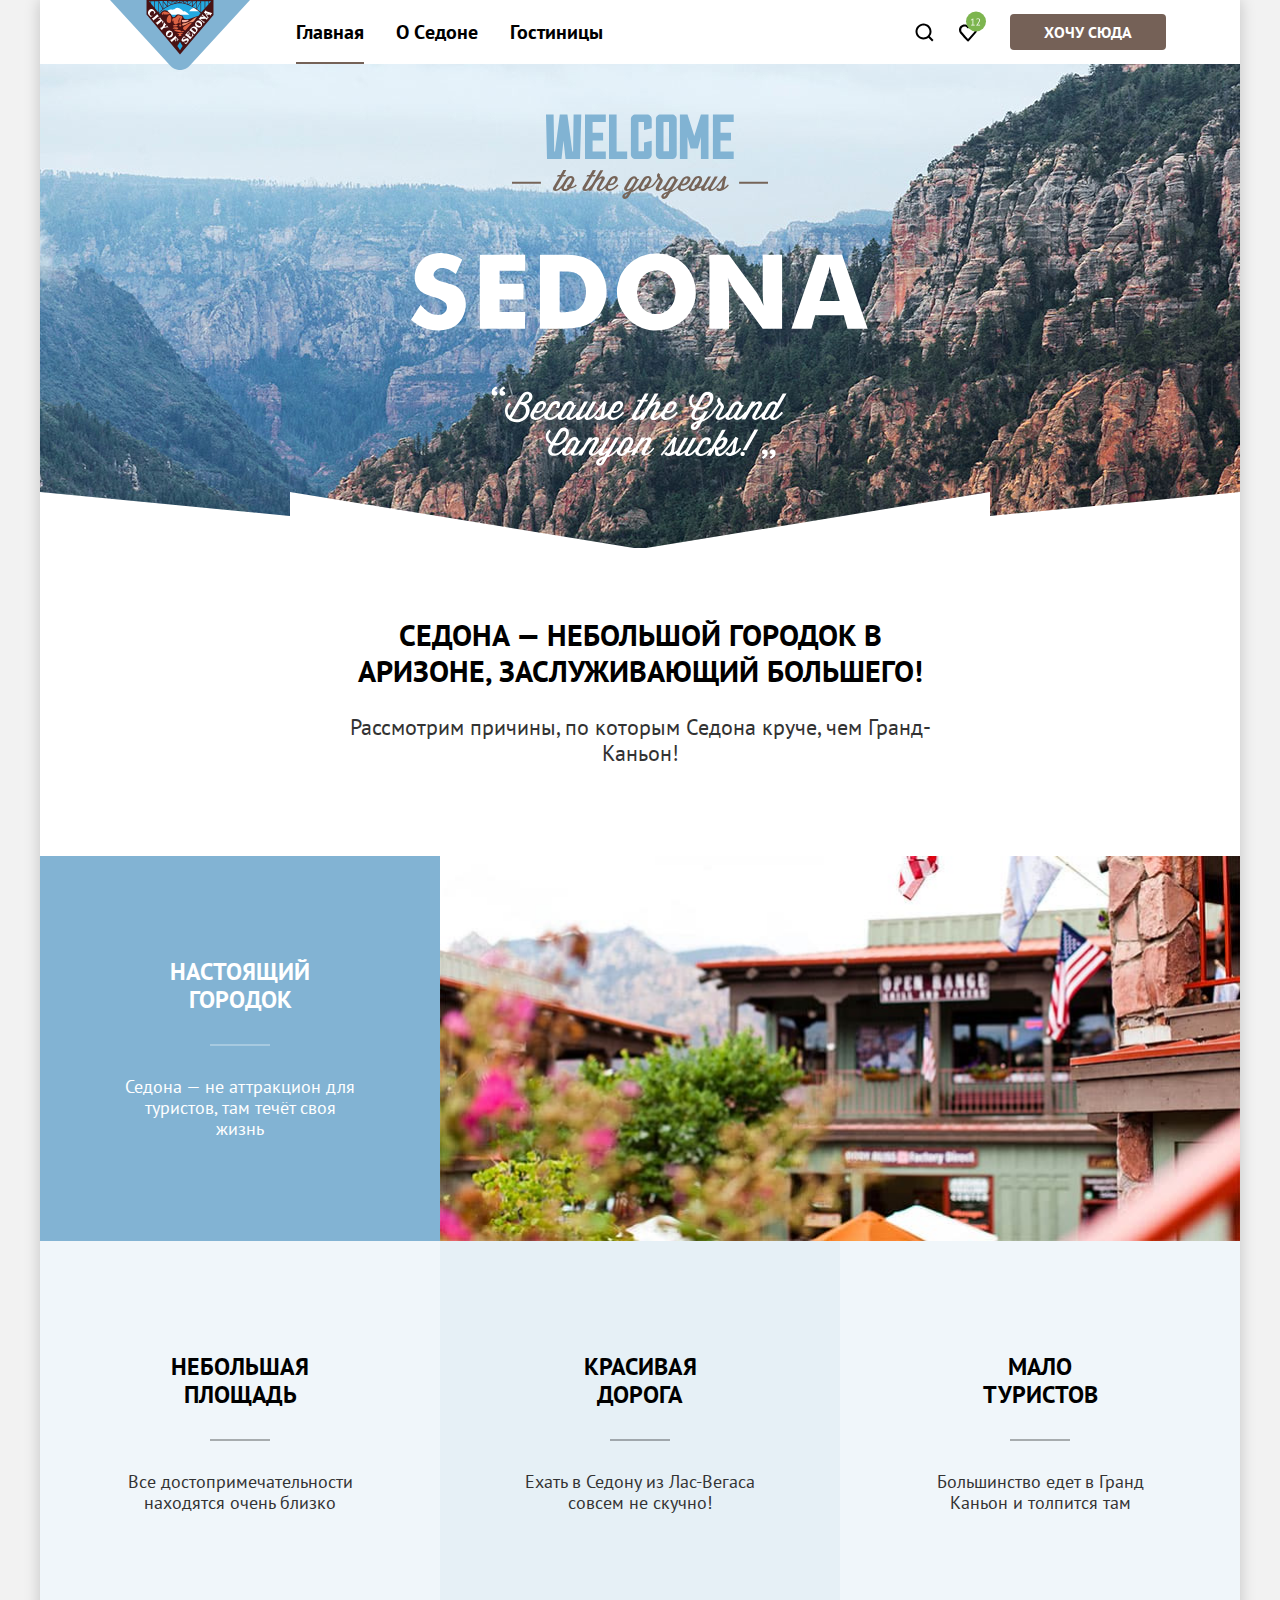
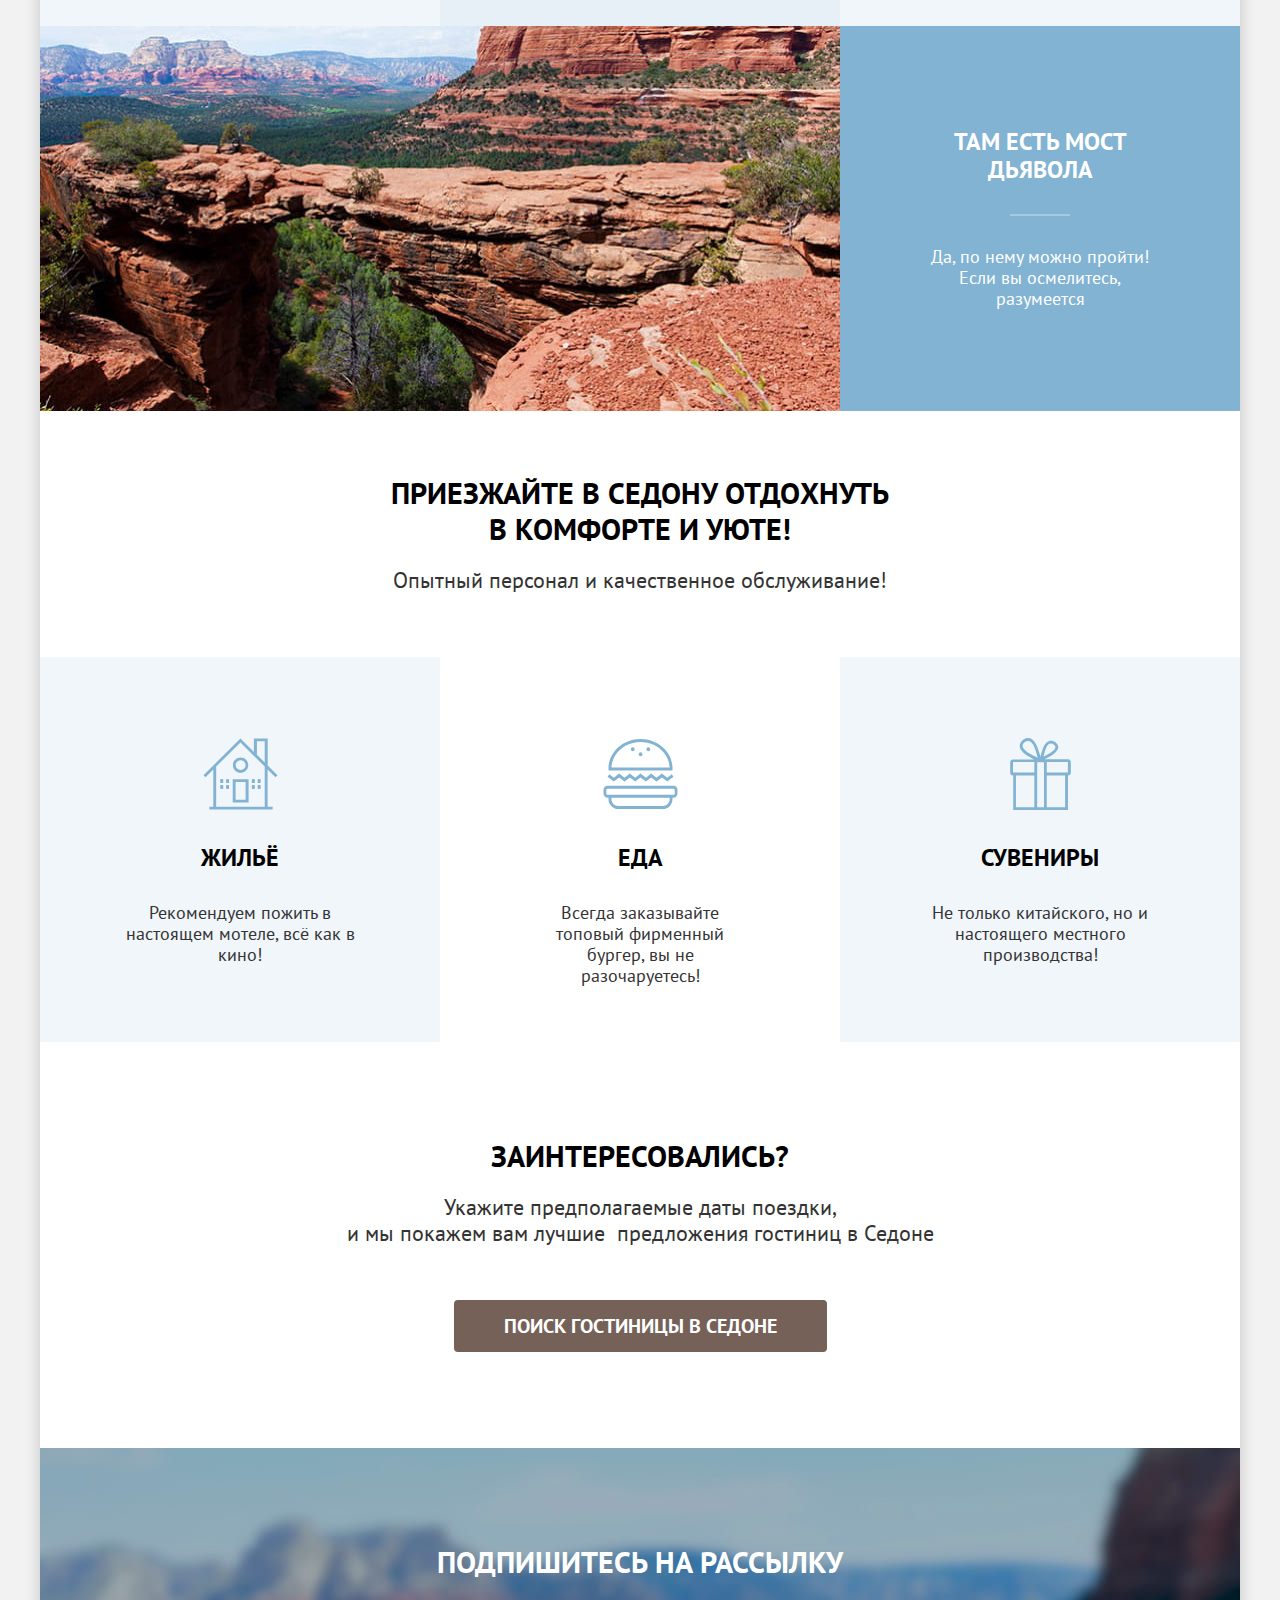
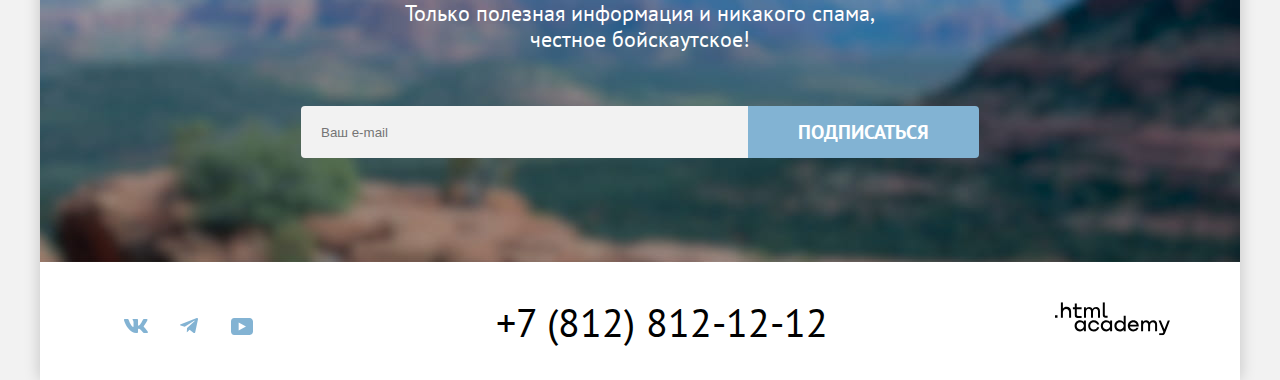
==== commit 709a6cd1: "Merge pull request #9 from vpershin1988/master" ====
--- a/index.html
+++ b/index.html
@@ -167,7 +167,7 @@
           <p class="page-footer-description">Только полезная информация и никакого спама, честное бойскаутское!</p>
           <form class="newsletter-form" action="https://echo.htmlacademy.ru/" method="post">
             <label class="visually-hidden" for="newsletter-email">Email</label>
-            <input class="field" placeholder="email@example.com" type="email" name="newsletter-email"
+            <input class="field" placeholder="Ваш e-mail" type="email" name="newsletter-email"
               id="newsletter-email" required>
             <button class="button newsletter-button button-blue" type="submit">
               Подписаться
@@ -251,6 +251,9 @@
     <div class="modal-container modal-container-close">
       <div class="modal modal-search">
         <button class="modal-close-button">
+          <svg width="15" height="15" viewBox="0 0 15 15" fill="none" xmlns="http://www.w3.org/2000/svg">
+            <path d="M14.4905 1.78288L13.1982 0.49057L7.49048 6.19826L1.78279 0.49057L0.490479 1.78288L6.19817 7.49057L0.490479 13.1983L1.78279 14.4906L7.49048 8.78288L13.1982 14.4906L14.4905 13.1983L8.78279 7.49057L14.4905 1.78288Z" fill="black"/>
+            </svg>
           <span class="visually-hidden">Закрыть</span>
         </button>
         <section class="modal-content">
@@ -259,14 +262,14 @@
 
             <p class="field-group user-search-modal">
               <label class="label-title date" for="date-checkin">Дата Заезда:</label>
-              <input class="modal-search-form-field" type="text" id="date-checkin" name="date-checkin"
-                placeholder="27 апреля 2020">
+              <input class="modal-search-form-field" type="text" value="27 апреля 2020"  id="date-checkin" name="date-checkin"
+                placeholder="Укажите дату">
             </p>
             <span class="modal-description">Мы не можем отправить вас в прошлое</span>
             <p class="field-group user-search-modal">
               <label class="label-title date" for="date-checkout">Дата Выезда:</label>
-              <input class="modal-search-form-field" type="text" id="date-checkout" name="date-checkout"
-                placeholder="1 сентября 2023">
+              <input class="modal-search-form-field" type="text" value="1 сентября 2023" id="date-checkout" name="date-checkout"
+                placeholder="Укажите дату">
             </p>
             <span class="modal-description-out">На эти даты есть свободные номера. Пока есть.</span>
             <div class="user-age">
@@ -315,7 +318,7 @@
 
 
     </div>
-
+   <script src="js/modal.js"></script>
   </body>
 
 </html>
--- a/styles/styles.css
+++ b/styles/styles.css
@@ -187,6 +187,7 @@
   background-color: #82B3D3;
   font-size: 16px;
   line-height: 20px;
+  outline: none;
 }
 
 .page-header {
@@ -525,31 +526,19 @@
 
 .social-vk:hover {
   background-image: url('../images/social-vk-hover.svg');
-  background-position: center;
-  background-color: #FFFFFF;
-  background-repeat: no-repeat;
-  padding: 12px 13px;
-  display: block;
+
 
 
 }
 
 .social-vk:focus {
   background-image: url('../images/social-vk-focus.svg');
-  background-position: center;
-  background-color: #FFFFFF;
-  background-repeat: no-repeat;
-  padding: 12px 13px;
-  display: block;
+
+  outline: none;
 }
 
 .social-vk:active {
   background-image: url('../images/social-vk-active.svg');
-  background-position: center;
-  background-color: #FFFFFF;
-  background-repeat: no-repeat;
-  padding: 12px 13px;
-  display: block;
 
 }
 
@@ -573,6 +562,7 @@
 
 .social-tg:focus {
   background-image: url('../images/social-telegram-focus.svg');
+  outline: none;
 
 
 }
@@ -602,6 +592,7 @@
 
 .social-youtube:focus {
   background-image: url('../images/social-youtube-focus.svg');
+  outline: none;
 
 
 }
@@ -635,8 +626,9 @@
   fill: #756157;
 }
 
-.footer-logo-academy:focus svg path {
+.footer-logo-academy:focus svg path,.footer-logo-academy:focus {
   fill: #756157;
+  outline: none;
 }
 
 .footer-logo-academy:active svg path {
@@ -678,6 +670,7 @@
   text-transform: uppercase;
   margin: 0 auto;
   transition: all 0.3s ease;
+
 }
 
 .footer-contacts-phone:hover {
@@ -686,6 +679,7 @@
 
 .footer-contacts-phone:focus {
   color: #756157;
+  outline: none;
 }
 
 .footer-contacts-phone:active {
@@ -823,16 +817,16 @@
   background-color: #FFFFFF;
 }
 
-.control:hover .control-mark {
-  background-color: #C9DAE8;
+.control:hover {
+  opacity: 0.6;
 }
 
 .control:focus .control-mark {
   outline: solid 2px #83B3D3;
 }
 
-.control:active .control-mark {
-  background-color: #96A9BC;
+.control:active {
+  opacity: 0.3;
 }
 
 .control-input[type="checkbox"]:checked + .control-mark::before,
@@ -864,7 +858,9 @@
   content: "";
 
 }
-
+.range-input{
+  outline: none;
+}
 .cost {
   max-width: 288px;
 }
@@ -946,6 +942,9 @@
   margin-right: 2px;
   border-radius: 4px 0 0 4px;
 }
+.min-price:hover,.max-price:hover{
+  background-color: #E6E6E6;;
+}
 
 .min-price:focus {
   outline: solid 3px #83B3D3;
@@ -985,6 +984,7 @@
   margin-bottom: 32px;
 }
 
+
 .catalog-filter-item:not(:last-child) {
   margin-bottom: 16px;
 }
@@ -1015,6 +1015,7 @@
   font-size: 18px;
   line-height: 23px;
   color: #FFFFFF;
+  cursor: pointer;
 }
 
 .viewchange {
@@ -1059,6 +1060,7 @@
   background-image: url("../images/catalog-images/icon-gallery.svg");
   background-repeat: no-repeat;
   background-position: center;
+
 }
 
 .button-gallery:hover {
@@ -1196,6 +1198,9 @@
   padding: 0;
   margin-bottom: 16px;
 
+}
+.hotel-card-link:focus{
+  outline: none;
 }
 
 .hotel-card-image {
@@ -1310,7 +1315,9 @@
   padding: 0;
   list-style: none;
 }
-
+.button-brown{
+  outline: none;
+}
 .button-brown:hover {
   background-color: #615048;
 }
@@ -1331,6 +1338,7 @@
 
 .button-blue {
   transition: all 0.3s ease;
+  outline: none;
 }
 
 .button-blue:hover {
@@ -1406,6 +1414,13 @@
 .newsletter-form-catalog .field {
   background-color: #F2F2F2;
 }
+.newsletter-form .field:hover{
+  background-color: #E6E6E6;
+}
+.newsletter-form .field:focus{
+  background-color: #E6E6E6;
+  outline: solid 3px #83B3D3;
+}
 
 .newsletter-form {
   display: flex;
@@ -1424,6 +1439,8 @@
 .modal-container {
   position: fixed;
   display: flex;
+  align-items: center;
+  justify-content: center;
   top: 0;
   left: 0;
   width: 100%;
@@ -1432,13 +1449,12 @@
 
 }
 
-/*.modal-container-close {
+.modal-container-close {
   display: none;
-}*/
+}
 .modal {
   position: relative;
   padding: 64px 70px;
-  margin: auto;
   background-color: #FFFFFF;
   border-radius: 30px;
   box-shadow: 0 25px 50px rgba(0, 0, 0, 0.15);
@@ -1459,23 +1475,26 @@
   background-color: #F2F2F2;
   border: none;
   border-radius: 50%;
-  background-image: url("../images/modal-close-icon.svg");
-  background-repeat: no-repeat;
-  background-position: center;
   cursor: pointer;
 }
 .modal-close-button:hover{
   background-color: #E6E6E6;
 }
-.modal-close-button:active{
+.modal-close-button:active svg path{
   background-color: #E6E6E6;
-  opacity: 0.3;
+  fill: rgba(0, 0, 0, 0.3);
+}
+.modal-close-button:focus{
+  background-color: #E6E6E6;
+  outline: solid 3px #83B3D3;
+
 }
 .modal-title {
   font-weight: 700;
   font-size: 30px;
   line-height: 36px;
   text-transform: uppercase;
+  margin: 0;
   margin-bottom: 64px;
 }
 
@@ -1503,7 +1522,14 @@
 .modal-search-form-field:hover{
   background-color: #E6E6E6;
 }
-
+.modal-search-form-field:focus{
+  background-color: #E6E6E6;
+  outline: solid 3px #83B3D3;
+}
+.modal-search-form-field:active{
+  background-color: #F2F2F2;
+  outline: solid 2px #000000;
+}
 .field-age {
   width: 110px;
   text-align: center;
@@ -1511,7 +1537,7 @@
 
 .modal-search-form .field-group {
   margin: 0;
-  margin-bottom: 48px;
+  padding-bottom: 48px;
 
 }
 
@@ -1524,7 +1550,7 @@
   display: flex;
   justify-content: space-between;
   align-items: center;
-  position: relative;
+
 }
 
 .adults {
@@ -1555,13 +1581,14 @@
   padding: 18px 256px;
   display: block;
   background-color: #83B3D3;
+  outline: none;
 }
 
 .date::before {
   background-image: url("../images/modal-calendar.svg");
   background-repeat: no-repeat;
   position: absolute;
-  top: 50%;
+  top: 25%;
   transform: translateY(-50%);
   right: 17px;
   width: 20px;
@@ -1583,7 +1610,7 @@
   width: 20px;
   height: 20px;
   right: 80px;
-  top: 50%;
+  top: 25%;
   transform: translateY(-50%);
   border: none;
   cursor: pointer;
@@ -1599,7 +1626,7 @@
   width: 20px;
   height: 20px;
   right: 13px;
-  top: 50%;
+  top: 25%;
   transform: translateY(-50%);
   border: none;
   cursor: pointer;
@@ -1642,7 +1669,7 @@
 }
 .tooltip{
   position: absolute;
-  top: 50%;
+  top: 25%;
   transform: translateY(-50%);
   left: 58px;
   width: 26px;
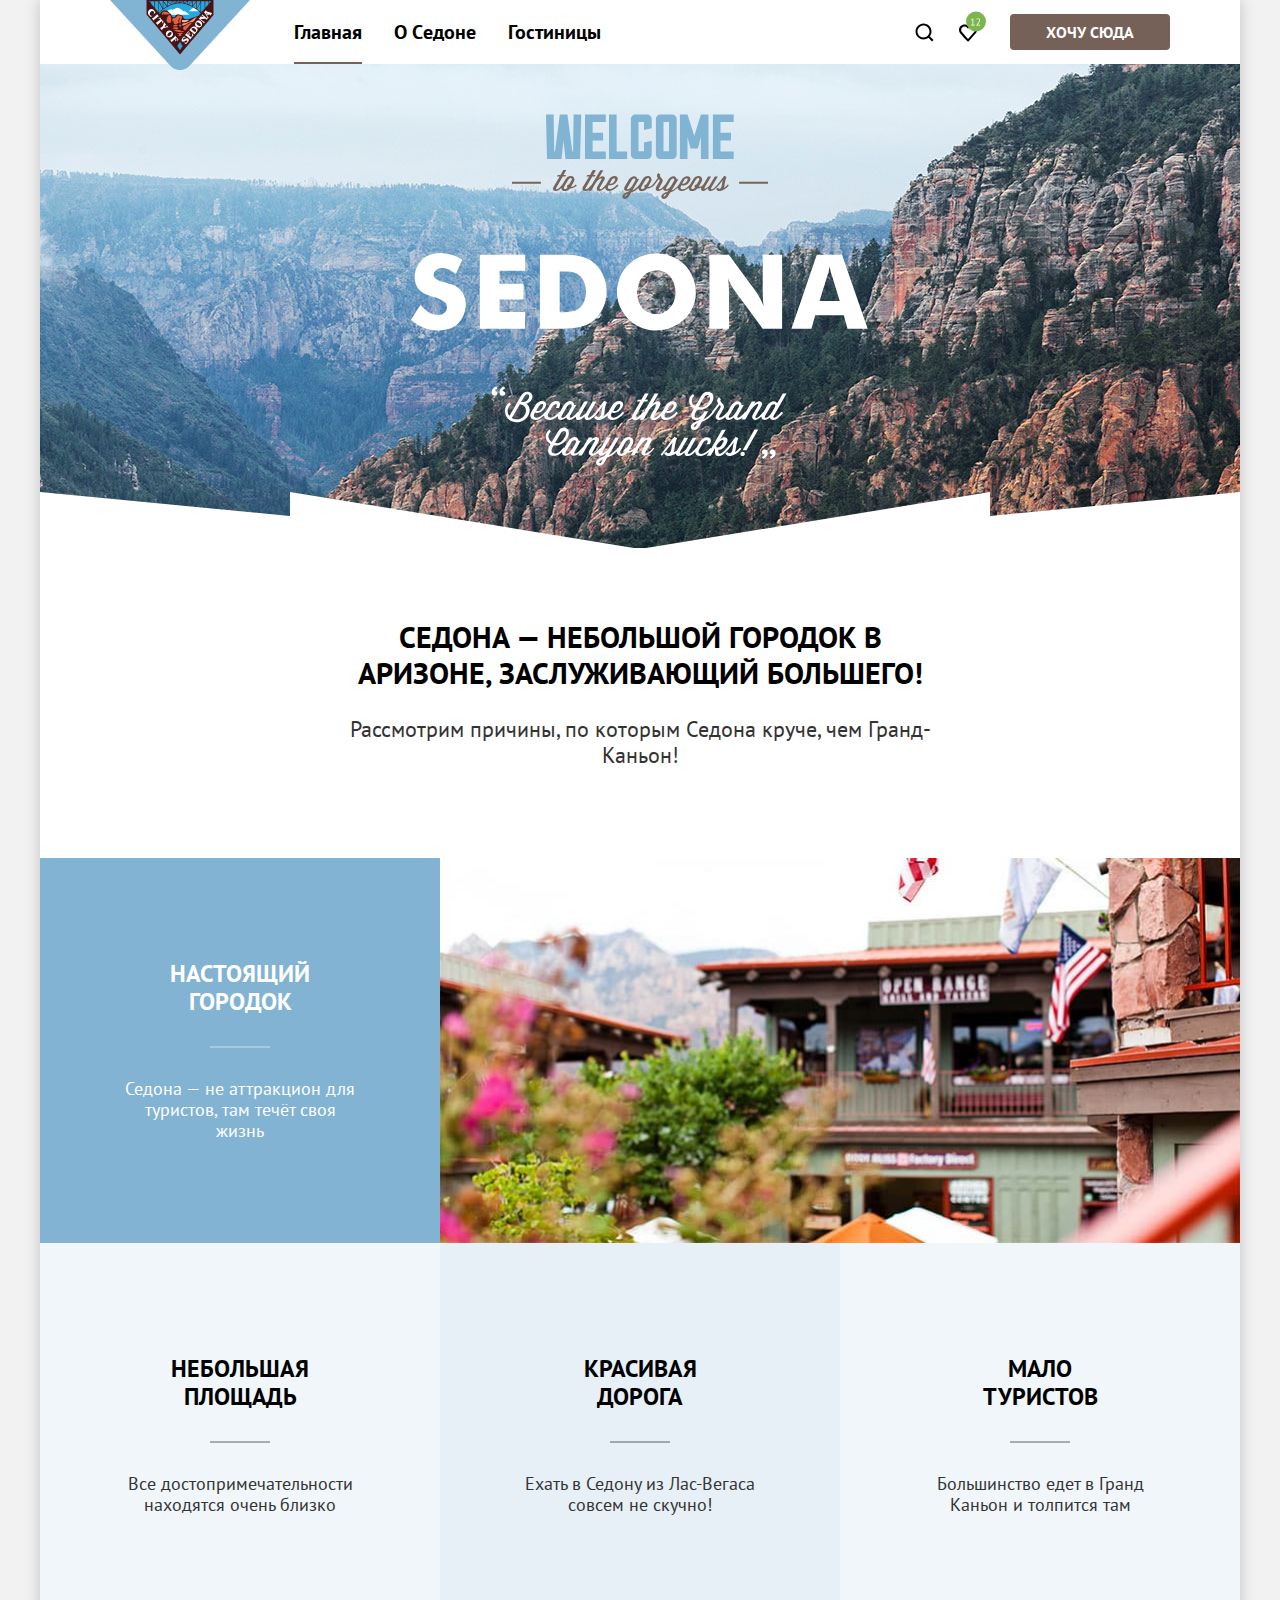
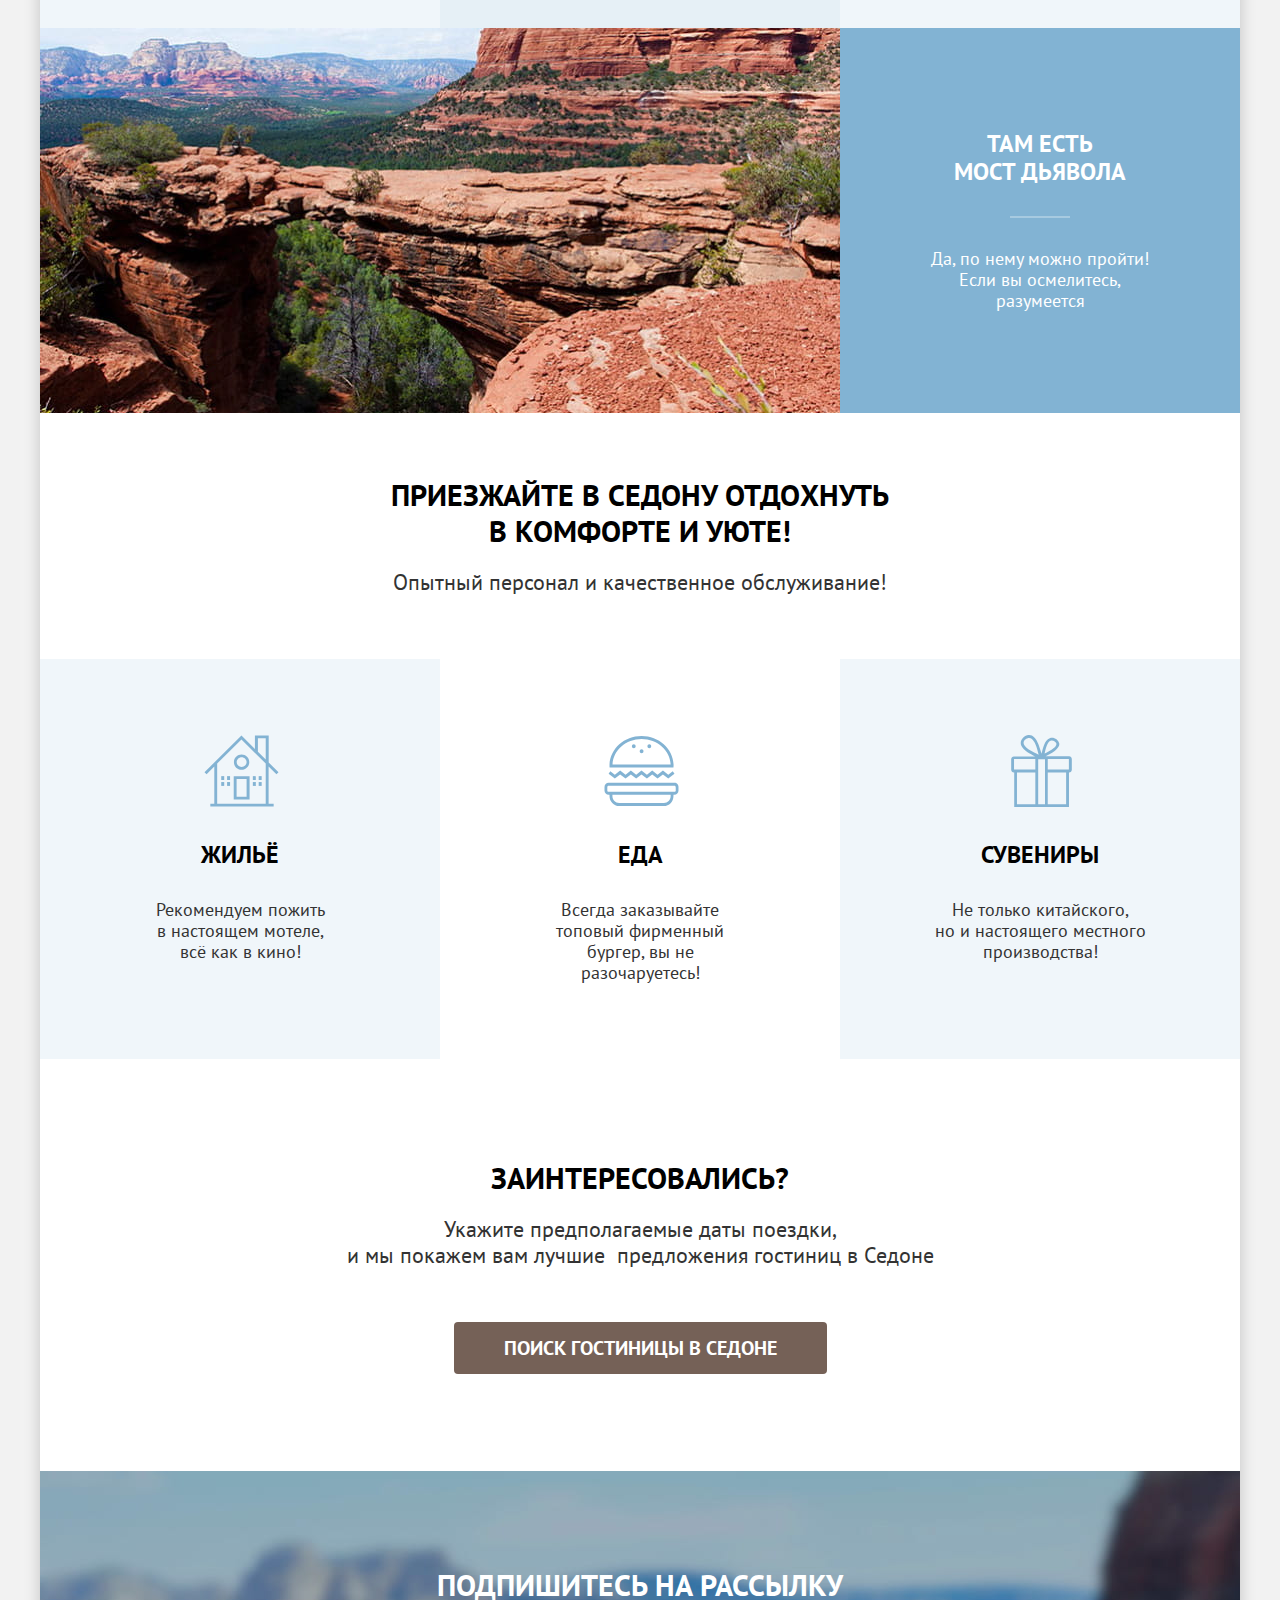
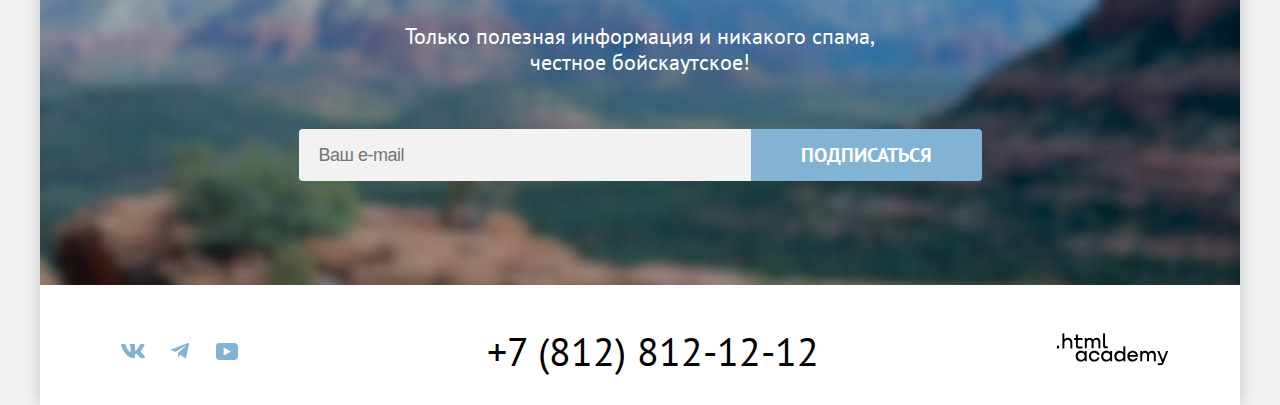
==== commit d509019f: "10 задание" ====
--- a/index.html
+++ b/index.html
@@ -17,7 +17,7 @@
             <img class="page-header-logo" src="images/header-logo.svg" width="140" height="70"
               alt="Логотип города Седона">
           </a>
-          <ul class="navigation-list">
+          <ul class="navigation-list navigation-list-menu">
             <li class="navigation-item">
               <a class="navigation-link navigation-link-current" href="#"> Главная </a>
             </li>
@@ -105,7 +105,7 @@
                 alt="Фото моста дьявола">
               <div class="advantages-item-text">
                 <h3 class="advantages-title">
-                  Там есть мост дьявола
+                  Там есть <br> мост дьявола
                 </h3>
                 <p class="advantages-description advantages-white"> Да, по нему можно пройти! Если вы осмелитесь,
                   разумеется </p>
@@ -130,7 +130,7 @@
               <h3 class="facilities-title">
                 Жильё
               </h3>
-              <p class="facilities-description"> Рекомендуем пожить в настоящем мотеле,
+              <p class="facilities-description"> Рекомендуем пожить в&nbsp;настоящем мотеле,<br>
                 всё как в кино! </p>
             </li>
             <li class="facilities-item facilities-item-food">
@@ -139,7 +139,7 @@
               <h3 class="facilities-title">
                 Еда
               </h3>
-              <p class="facilities-description"> Всегда заказывайте
+              <p class="facilities-description"> Всегда заказывайте<br>
                 топовый фирменный бургер, вы не разочаруетесь! </p>
             </li>
             <li class="facilities-item">
@@ -148,7 +148,7 @@
               <h3 class="facilities-title">
                 Сувениры
               </h3>
-              <p class="facilities-description"> Не только китайского,
+              <p class="facilities-description"> Не только китайского,<br>
                 но и настоящего местного производства! </p>
             </li>
           </ul>
@@ -207,7 +207,7 @@
           <div class="footer-logo">
             <h2 class="visually-hidden">Логотип HTML-Academy</h2>
             <a class="footer-logo-academy" href="https://htmlacademy.ru/">
-              <svg width="115" height="34" viewBox="0 0 115 34" xmlns="http://www.w3.org/2000/svg">
+              <svg width="115" height="33" viewBox="0 0 115 34" xmlns="http://www.w3.org/2000/svg">
                 <g clip-path="url(#clip0_33515_1190)">
                   <path d="M0 13.2564V15.8564H2.5V13.2564H0Z" />
                   <path
--- a/styles/styles.css
+++ b/styles/styles.css
@@ -46,29 +46,33 @@
 .main-container {
   flex-grow: 1;
 
+
 }
 
 .navigation {
+  position: relative;
   display: flex;
   padding: 0 70px;
-  max-height: 64px;
-
 
 }
 
 .navigation-logo {
-  margin-right: 30px;
+
+  position: absolute;
 }
 
 .navigation-list {
   margin: 0;
   padding: 0;
-  width: 507px;
+  width: 607px;
   display: flex;
   flex-wrap: wrap;
   list-style: none;
   align-items: center;
 
+}
+.navigation-list-menu{
+  padding-left: 168px;
 }
 
 .navigation-user {
@@ -95,20 +99,23 @@
 
 .navigation-link.button {
   border-radius: 4px;
+  min-width: 160px;
 
 }
 
 .navigation-link-user {
-  padding: 12px 22px;
-
-
-}
+  padding: 20px 22px;
+
+}
+
 
 .navigation-link-search {
   background-image: url('../images/search.svg');
   background-repeat: no-repeat;
   background-position: center;
   background-size: 20px 20px;
+  width: 20px;
+  height: 20px;
 }
 
 .navigation-link-like {
@@ -129,6 +136,12 @@
 
 .navigation-item {
   position: relative;
+}
+.navigation-link:hover{
+  background-color: rgba(131, 179, 211, 0.2);
+}
+.navigation-link-user:hover{
+  background-color: rgba(131, 179, 211, 0.2);
 }
 
 .navigation-link-current:before {
@@ -201,6 +214,7 @@
   background-color: #756157;
   font-size: 16px;
   line-height: 20px;
+  min-width: 140px;
 
 }
 
@@ -256,6 +270,7 @@
   margin: 0 290px;
   margin-bottom: 25px;
   padding: 0;
+  padding-top: 2px;
 }
 
 .advantages-image-header {
@@ -289,8 +304,9 @@
 }
 
 .advantages-item-text {
+  position: relative;
   padding: 102px 85px;
-  position: relative;
+
 
 }
 
@@ -320,11 +336,11 @@
 
 
 .advantages-title {
+  position: relative;
   font-size: 24px;
   line-height: 28px;
   text-transform: uppercase;
   margin: 0;
-  position: relative;
   padding-left: 27px;
   padding-right: 27px;
 
@@ -345,13 +361,13 @@
 }
 
 .advantages-description {
+  position: relative;
   font-size: 18px;
   line-height: 21px;
   text-align: center;
   color: #333333;
   margin: 0;
   padding-top: 62px;
-  position: relative;
 }
 
 .advantages-description:before {
@@ -383,7 +399,6 @@
 .facilities-list {
   display: grid;
   grid-template-columns: 400px 400px 400px;
-  grid-template-rows: 385px;
   margin: 0;
   list-style: none;
   padding: 0;
@@ -433,7 +448,7 @@
 .facilities-item {
   background-color: rgba(131, 179, 211, 0.12);
   width: 400px;
-  padding: 81px 85px;
+  padding: 76px 86px;
 }
 
 .facilities-logo {
@@ -464,6 +479,7 @@
   text-align: center;
   margin: 0;
   padding: 0;
+  padding-top: 4px;
   margin-bottom: 20px;
 }
 
@@ -483,7 +499,7 @@
   flex-direction: column;
   justify-content: center;
   align-items: center;
-  padding: 96px 304px;
+  padding: 97px 304px;
 }
 
 .button-search,
@@ -497,7 +513,8 @@
 .contacts {
   display: flex;
   justify-content: space-between;
-  padding: 40px 70px 30px 70px;
+  align-items: center;
+  padding: 42px 70px 30px 70px;
 
 }
 
@@ -604,7 +621,7 @@
 }
 
 .footer-social-item {
-  padding: 12px 13px;
+  padding: 12px 10px;
 
 
 }
@@ -651,6 +668,7 @@
 .page-footer-description {
   font-size: 22px;
   line-height: 26px;
+  font-weight: 400;
   text-align: center;
   margin: 0;
   padding: 0;
@@ -705,7 +723,9 @@
   color: #333333;
   text-align: center;
   margin-bottom: 54px;
-  padding: 0 120px;
+  padding: 0;
+  font-size: 22px;
+  line-height: 26px;
 }
 
 .catalog {
@@ -729,23 +749,23 @@
 }
 
 .breadcrumbs {
+  position: relative;
   display: flex;
   list-style: none;
   margin: 0;
   padding: 0;
   margin-bottom: 40px;
-  position: relative;
+
 }
 
 .breadcrumbs-item:nth-child(1) {
-  padding-right: 49px;
+  padding-right: 42px;
 }
 
 
 .breadcrumbs-main {
-
-  padding: 7px 8px;
-  position: absolute;
+  position: absolute;
+  padding: 7px 0;
   top: -6px;
   left: 0;
   background-position: center;
@@ -768,11 +788,11 @@
 
 
 .breadcrumbs-item::before {
+  position: absolute;
   background-image: url("../images/catalog-images/Arrow.svg");
   background-repeat: no-repeat;
   padding: 5px 4px;
-  position: absolute;
-  left: 32px;
+  left: 22px;
   top: 3px;
   bottom: 3px;
   background-position: center;
@@ -821,7 +841,7 @@
   opacity: 0.6;
 }
 
-.control:focus .control-mark {
+.control:focus .control-mark{
   outline: solid 2px #83B3D3;
 }
 
@@ -831,9 +851,9 @@
 
 .control-input[type="checkbox"]:checked + .control-mark::before,
 .control-input[type="checkbox"]:checked + .control-mark::after {
+  position: absolute;
   background-image: url("../images/catalog-images/Checkbox.svg");
   background-repeat: no-repeat;
-  position: absolute;
   top: 4px;
   left: 4px;
   width: 12px;
@@ -860,13 +880,16 @@
 }
 .range-input{
   outline: none;
+  font-weight: 700;
+  font-size: 18px;
+  line-height: 24px;
 }
 .cost {
   max-width: 288px;
 }
 
 .range-wrapper-inputs {
-  margin-bottom: 36px;
+  margin-bottom: 44px;
 }
 
 .range-scale {
@@ -920,9 +943,9 @@
 
 
 .range-wrapper-inputs {
+  position: relative;
   display: flex;
   height: 48px;
-  position: relative;
 
 }
 
@@ -1122,16 +1145,23 @@
 }
 
 .select-control {
+  background-image: url("../images/catalog-images/arrow-control.svg");
+  background-repeat: no-repeat;
+  background-position: right 16px center;
+  max-width: 292px;
   margin-right: 70px;
-  padding: 14px 20px;
+  padding: 12px 20px;
   padding-right: 128px;
   background-color: #ffffff;
   border: 2px solid #E5E5E5;
   border-radius: 4px;
-  background-image: url("../images/catalog-images/arrow-control.svg");
-  background-repeat: no-repeat;
-  background-position: right 16px center;
   appearance: none;
+  font-family: 'PT Sans', serif;
+font-style: normal;
+font-weight: 400;
+font-size: 18px;
+line-height: 21px;
+
 }
 
 .select-control:hover {
@@ -1163,7 +1193,6 @@
 .hotel-list {
   display: grid;
   grid-template-columns: 340px 340px 340px;
-  grid-template-rows: 438px 438px;
   gap: 20px;
   list-style: none;
   margin: 0;
@@ -1177,6 +1206,7 @@
   line-height: 21px;
   color: #333333;
   border: #E6E6E6 solid 1px;
+  border-radius: 4px;
   background-color: #FFFFFF;
   padding: 20px;
 
@@ -1186,6 +1216,9 @@
 
 .hotel-card:nth-child(3) {
   margin-right: 0;
+}
+.hotel-card:nth-last-child(n){
+padding-bottom: 2px;
 }
 
 
@@ -1246,6 +1279,7 @@
 }
 
 
+
 .stars {
   padding: 0;
   margin: 0;
@@ -1256,15 +1290,20 @@
 
 .pagination {
   display: flex;
+  flex-wrap: wrap;
   list-style: none;
   margin: 0;
   padding: 0;
-}
-
-
+  padding-top: 1px;
+}
+
+.pagination-item{
+  padding-top: 2px;
+}
 
 .pagination-item:not(:last-child) {
   margin-right: 8px;
+
 }
 
 
@@ -1281,8 +1320,8 @@
   font-weight: 700;
   background-color: #82B3D3;
   text-transform: uppercase;
-  width: 60px;
-  height: 60px;
+  min-width: 60px;
+  min-height: 60px;
   display: block;
   padding: 12px 24px;
   text-decoration: none;
@@ -1373,12 +1412,13 @@
   color: rgba(255, 255, 255, 0.3);
 }
 
-.hotel-card-button-favorite {
+.hotel-card-row .hotel-card-button-favorite{
   background-color: #82B3D3;
   font-size: 16px;
   line-height: 20px;
-  padding: 0;
-  margin: 0;
+  padding: 8px 18px;
+  margin: 0;
+  min-width: 140px;
 }
 
 .hotel-card-row .hotel-card-button-favorite-checked {
@@ -1410,7 +1450,12 @@
   border: none;
   background-color: #F2F2F2;
 }
-
+.newsletter-form .field{
+  max-width: 452px;
+  font-size: 18px;
+  line-height: 24px;
+  letter-spacing: -0.5px;
+}
 .newsletter-form-catalog .field {
   background-color: #F2F2F2;
 }
@@ -1502,8 +1547,7 @@
   position: relative;
 }
 
-.label-title,
-.modal-search-form-field {
+.label-title {
   font-family: "PT Sans", "Arial", sans-serif;
   font-weight: 700;
   font-size: 20px;
@@ -1512,11 +1556,16 @@
 }
 
 .modal-search-form-field {
+  font-family: "PT Sans", "Arial", sans-serif;
   width: 440px;
   padding: 12px 20px;
   border-radius: 4px;
   border: none;
   background-color: #F2F2F2;
+  font-weight: 700;
+  font-size: 18px;
+  line-height: 24px;
+  color: #000000;
   margin: 0;
 }
 .modal-search-form-field:hover{
@@ -1526,10 +1575,11 @@
   background-color: #E6E6E6;
   outline: solid 3px #83B3D3;
 }
-.modal-search-form-field:active{
+.modal-search-form-field:not(:placeholder-shown):active{
   background-color: #F2F2F2;
   outline: solid 2px #000000;
 }
+
 .field-age {
   width: 110px;
   text-align: center;
@@ -1558,21 +1608,10 @@
 }
 
 .kids {
+  position: relative;
   padding-right: 82px;
-  position: relative;
-}
-
-/*.kids::before {
-  background-image: url("../images/modal-info-icon.svg");
-  background-repeat: no-repeat;
-  position: absolute;
-  top: 0;
-  left: 58px;
-  width: 26px;
-  height: 26px;
-  content: "";
-  cursor: pointer;
-}*/
+
+}
 
 .search-form-button {
   font-weight: 700;
@@ -1582,12 +1621,13 @@
   display: block;
   background-color: #83B3D3;
   outline: none;
+  border-radius: 10px;
 }
 
 .date::before {
+  position: absolute;
   background-image: url("../images/modal-calendar.svg");
   background-repeat: no-repeat;
-  position: absolute;
   top: 25%;
   transform: translateY(-50%);
   right: 17px;
@@ -1602,11 +1642,11 @@
 }
 
 .age-counter-minus {
+  position: absolute;
   background-image: url("../images/age-counter-minus.svg");
   background-color: transparent;
   background-repeat: no-repeat;
   background-position: center;
-  position: absolute;
   width: 20px;
   height: 20px;
   right: 80px;
@@ -1618,14 +1658,14 @@
 }
 
 .age-counter-plus {
+  position: absolute;
   background-image: url("../images/age-counter-plus.svg");
   background-repeat: no-repeat;
   background-position: center;
   background-color: transparent;
-  position: absolute;
   width: 20px;
   height: 20px;
-  right: 13px;
+  right: 10px;
   top: 25%;
   transform: translateY(-50%);
   border: none;
@@ -1677,6 +1717,9 @@
 
 }
 .tooltip-toggle{
+  position: absolute;
+  top: -2px;
+  right: -5px;
   border: none;
   background-color: transparent;
   padding: 0;
@@ -1692,6 +1735,7 @@
 }
 
 .tooltip-text {
+  position: absolute;
   background-color: #333333;
   color: #ffffff;
   font-weight: 400;
@@ -1700,12 +1744,11 @@
   text-transform: none;
   border-radius: 10px;
   width: 256px;
-  position: absolute;
-  top: 100%;
-  right: 50%;
+  top: 31px;
+  right: 8px;
   transform: translateX(50%);
   margin-top: 10px;
-  padding: 15px 18px 22px 18px;
+  padding: 22px 18px 20px 22px;
   display: none;
   border: none;
   box-shadow: 0px 15px 30px rgba(0, 0, 0, 0.3);
@@ -1716,16 +1759,16 @@
   display: block;
 }
 .tooltip-text:after {
-  content:'';
+  position:absolute;
   background-image: url("../images/tooltip-arrow.svg");
   width: 19px;
   height: 8px;
-  position:absolute;
   bottom: 100%;
   left:0;
   right:0;
   margin-left: auto;
   margin-right: auto;
+  content:'';
   border: none;
   box-shadow: 0px 15px 30px rgba(0, 0, 0, 0.3);
 }
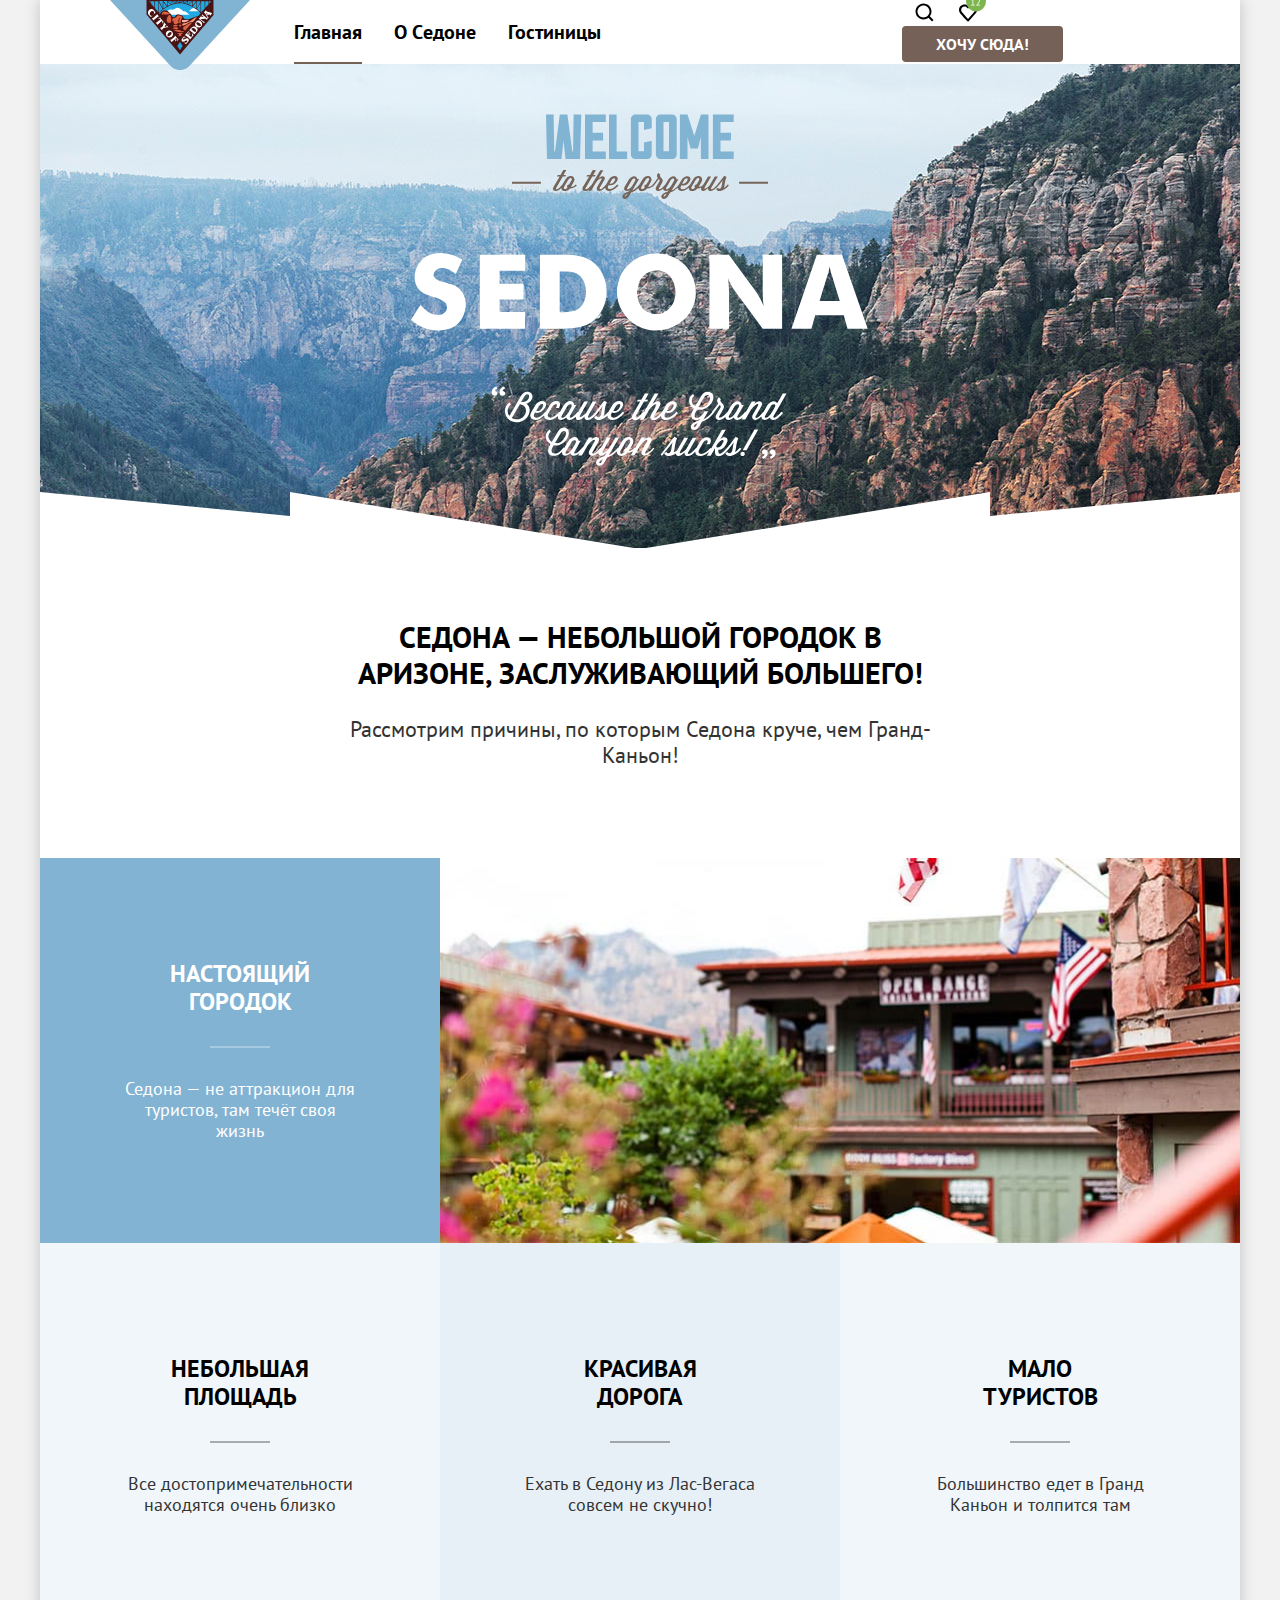
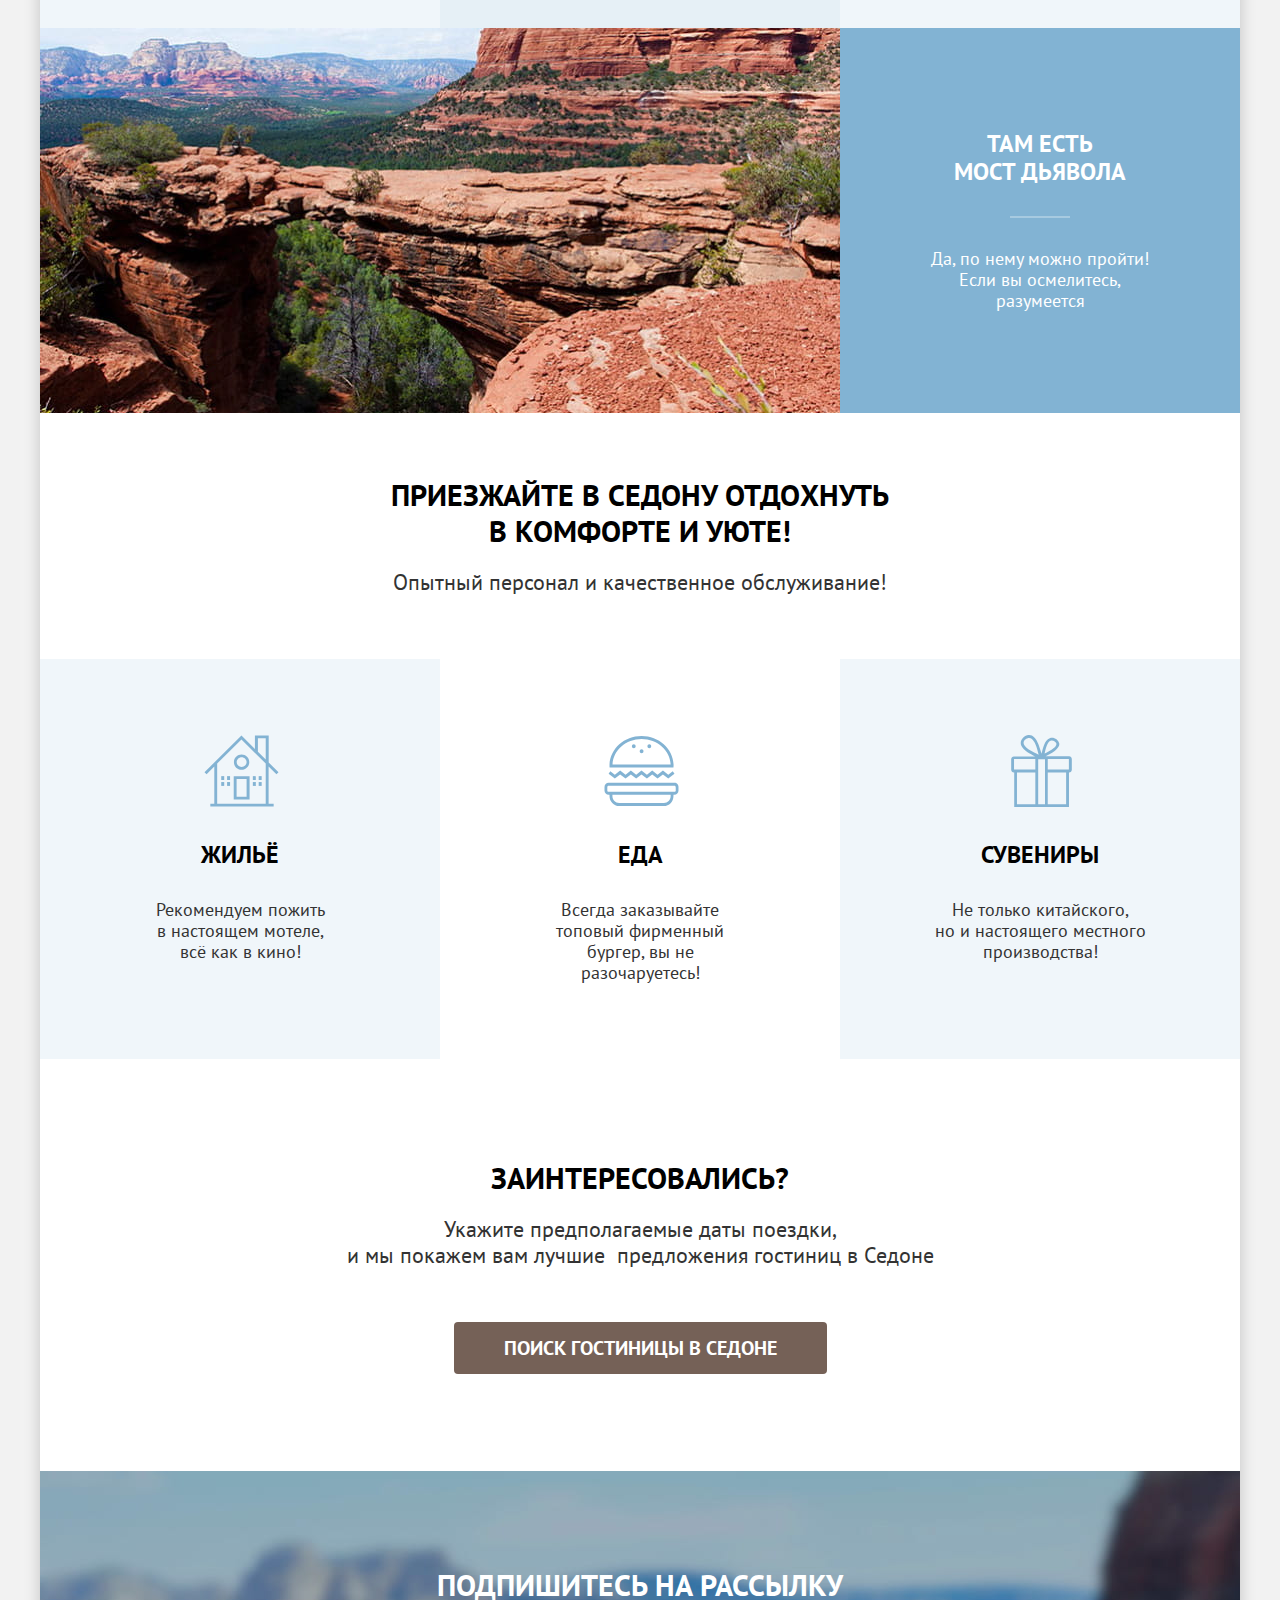
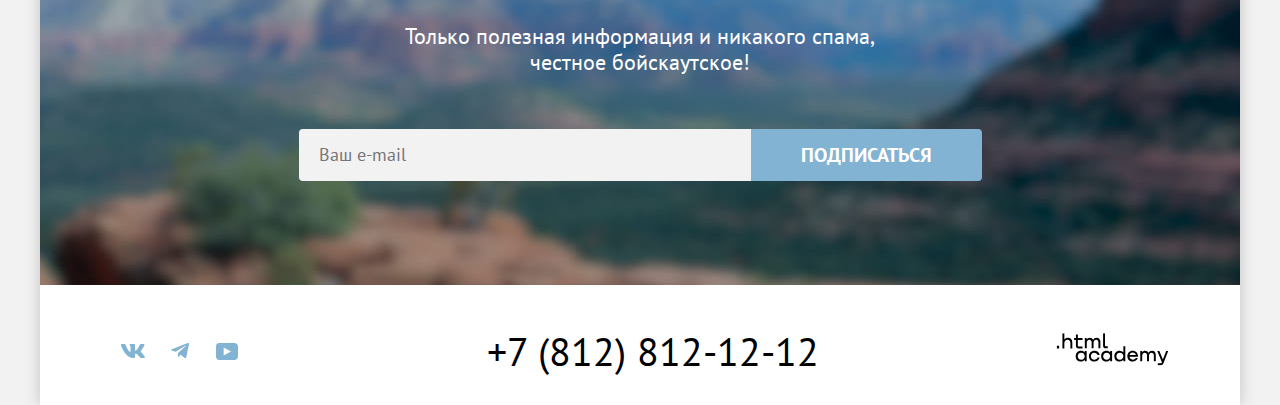
==== commit 9639d894: "правки 10 задание" ====
--- a/index.html
+++ b/index.html
@@ -42,7 +42,7 @@
               </a>
             </li>
             <li class="navigation-item">
-              <a class="navigation-link button button-brown" href="#"> Хочу сюда </a>
+              <a class="navigation-link button button-brown" href="#"> Хочу сюда! </a>
             </li>
 
           </ul>
@@ -167,8 +167,8 @@
           <p class="page-footer-description">Только полезная информация и никакого спама, честное бойскаутское!</p>
           <form class="newsletter-form" action="https://echo.htmlacademy.ru/" method="post">
             <label class="visually-hidden" for="newsletter-email">Email</label>
-            <input class="field" placeholder="Ваш e-mail" type="email" name="newsletter-email"
-              id="newsletter-email" required>
+            <input class="field" placeholder="Ваш e-mail" type="email" name="newsletter-email" id="newsletter-email"
+              required>
             <button class="button newsletter-button button-blue" type="submit">
               Подписаться
             </button>
@@ -250,10 +250,12 @@
     </div>
     <div class="modal-container modal-container-close">
       <div class="modal modal-search">
-        <button class="modal-close-button">
+        <button class="modal-close-button" type="button">
           <svg width="15" height="15" viewBox="0 0 15 15" fill="none" xmlns="http://www.w3.org/2000/svg">
-            <path d="M14.4905 1.78288L13.1982 0.49057L7.49048 6.19826L1.78279 0.49057L0.490479 1.78288L6.19817 7.49057L0.490479 13.1983L1.78279 14.4906L7.49048 8.78288L13.1982 14.4906L14.4905 13.1983L8.78279 7.49057L14.4905 1.78288Z" fill="black"/>
-            </svg>
+            <path
+              d="M14.4905 1.78288L13.1982 0.49057L7.49048 6.19826L1.78279 0.49057L0.490479 1.78288L6.19817 7.49057L0.490479 13.1983L1.78279 14.4906L7.49048 8.78288L13.1982 14.4906L14.4905 13.1983L8.78279 7.49057L14.4905 1.78288Z"
+              fill="black" />
+          </svg>
           <span class="visually-hidden">Закрыть</span>
         </button>
         <section class="modal-content">
@@ -262,14 +264,14 @@
 
             <p class="field-group user-search-modal">
               <label class="label-title date" for="date-checkin">Дата Заезда:</label>
-              <input class="modal-search-form-field" type="text" value="27 апреля 2020"  id="date-checkin" name="date-checkin"
-                placeholder="Укажите дату">
+              <input class="modal-search-form-field" type="text" value="27 апреля 2020" id="date-checkin"
+                name="date-checkin" placeholder="Укажите дату">
             </p>
             <span class="modal-description">Мы не можем отправить вас в прошлое</span>
             <p class="field-group user-search-modal">
               <label class="label-title date" for="date-checkout">Дата Выезда:</label>
-              <input class="modal-search-form-field" type="text" value="1 сентября 2023" id="date-checkout" name="date-checkout"
-                placeholder="Укажите дату">
+              <input class="modal-search-form-field" type="text" value="1 сентября 2023" id="date-checkout"
+                name="date-checkout" placeholder="Укажите дату">
             </p>
             <span class="modal-description-out">На эти даты есть свободные номера. Пока есть.</span>
             <div class="user-age">
@@ -277,11 +279,11 @@
                 <label class="label-title adults" for="adults">Взрослые:</label>
                 <input class="modal-search-form-field field-age" type="number" id="adults" name="adults"
                   placeholder="2">
-                <button class="age-counter age-counter-minus">
+                <button class="age-counter age-counter-minus" type="button">
 
                   <span class="visually-hidden">Убрать</span>
                 </button>
-                <button class="age-counter age-counter-plus">
+                <button class="age-counter age-counter-plus" type="button">
                   <span class="visually-hidden">Добавить</span>
 
                 </button>
@@ -291,34 +293,37 @@
                   <label class="label-title kids" for="kids">Дети:</label>
                   <span class="tooltip">
                     <button class="tooltip-toggle" type="button" aria-labelledby="tooltip-label-discription">
-                      <svg class="tooltip-icon" width="26" height="26" viewBox="0 0 26 26" fill="none" xmlns="http://www.w3.org/2000/svg">
+                      <svg class="tooltip-icon" width="26" height="26" viewBox="0 0 26 26" fill="none"
+                        xmlns="http://www.w3.org/2000/svg">
                         <circle cx="13" cy="13" r="13" fill="#83B3D3" />
                         <path fill-rule="evenodd" clip-rule="evenodd" d="M12 7H14V9H12V7ZM14 19H12V10H14V19Z"
                           fill="white" />
                       </svg>
                     </button>
-                    <span class="tooltip-text" role="tooltip" id="tooltip-label-discription">Укажите количество детей, которые будут с вами, возраст которых от 6 до&nbsp;18&nbsp; лет. Дети до 6 лет размещаются бесплатно.</span>
+                    <span class="tooltip-text" role="tooltip" id="tooltip-label-discription">Укажите количество детей,
+                      которые будут с вами, возраст которых от 6 до&nbsp;18&nbsp; лет. Дети до 6 лет размещаются
+                      бесплатно.</span>
 
                   </span>
                 </span>
                 <input class="modal-search-form-field field-age" type="number" id="kids" name="kids" placeholder="2">
-                <button class="age-counter age-counter-minus">
+                <button class="age-counter age-counter-minus" type="button">
                   <span class="visually-hidden">Убрать</span>
                 </button>
-                <button class="age-counter age-counter-plus">
+                <button class="age-counter age-counter-plus" type="button">
                   <span class="visually-hidden">Добавить</span>
 
                 </button>
               </p>
             </div>
-            <a class="button search-form-button button-blue" href="#">Найти</a>
+            <button class="button search-form-button button-blue" type="submit">Найти</button>
           </form>
         </section>
       </div>
 
 
     </div>
-   <script src="js/modal.js"></script>
+    <script src="js/modal.js"></script>
   </body>
 
 </html>
--- a/styles/styles.css
+++ b/styles/styles.css
@@ -22,7 +22,7 @@
 *,
 *::before,
 *::after {
-  box-sizing: inherit;
+  box-sizing: border-box;
 }
 
 body {
@@ -71,7 +71,8 @@
   align-items: center;
 
 }
-.navigation-list-menu{
+
+.navigation-list-menu {
   padding-left: 168px;
 }
 
@@ -137,12 +138,7 @@
 .navigation-item {
   position: relative;
 }
-.navigation-link:hover{
-  background-color: rgba(131, 179, 211, 0.2);
-}
-.navigation-link-user:hover{
-  background-color: rgba(131, 179, 211, 0.2);
-}
+
 
 .navigation-link-current:before {
   position: absolute;
@@ -192,6 +188,7 @@
 }
 
 .newsletter-button {
+
   background-color: #82B3D3;
   border-radius: 0 4px 4px 0;
 }
@@ -306,6 +303,7 @@
 .advantages-item-text {
   position: relative;
   padding: 102px 85px;
+  max-width: 400px;
 
 
 }
@@ -343,6 +341,7 @@
   margin: 0;
   padding-left: 27px;
   padding-right: 27px;
+  word-break: break-word;
 
 }
 
@@ -368,6 +367,7 @@
   color: #333333;
   margin: 0;
   padding-top: 62px;
+  word-break: break-word;
 }
 
 .advantages-description:before {
@@ -441,6 +441,7 @@
   margin: 0;
   padding: 0;
   margin-bottom: 30px;
+  word-break: break-word;
 
 
 }
@@ -643,7 +644,8 @@
   fill: #756157;
 }
 
-.footer-logo-academy:focus svg path,.footer-logo-academy:focus {
+.footer-logo-academy:focus svg path,
+.footer-logo-academy:focus {
   fill: #756157;
   outline: none;
 }
@@ -731,7 +733,7 @@
 .catalog {
   background-image: url("../images/catalog-images/inner-header.png");
   background-repeat: no-repeat;
-  background-size: 100% auto;
+  background-size: cover;
   background-color: #333333;
   color: #FFFFFF;
   padding: 35px 70px 70px 70px;
@@ -751,6 +753,8 @@
 .breadcrumbs {
   position: relative;
   display: flex;
+  flex-wrap: wrap;
+  max-width: 490px;
   list-style: none;
   margin: 0;
   padding: 0;
@@ -758,9 +762,7 @@
 
 }
 
-.breadcrumbs-item:nth-child(1) {
-  padding-right: 42px;
-}
+
 
 
 .breadcrumbs-main {
@@ -786,17 +788,30 @@
   fill: rgba(255, 255, 255, 0.3);
 }
 
+.breadcrumbs-item {
+  min-width: 40px;
+  position: relative;
+  padding-right: 20px;
+}
+
+.breadcrumbs-item:not(:last-child) {
+  margin-right: 2px;
+}
 
 .breadcrumbs-item::before {
   position: absolute;
   background-image: url("../images/catalog-images/Arrow.svg");
   background-repeat: no-repeat;
   padding: 5px 4px;
-  left: 22px;
+  right: 8px;
   top: 3px;
   bottom: 3px;
   background-position: center;
   content: "";
+}
+
+.breadcrumbs-item:last-child::before {
+  content: none;
 }
 
 
@@ -812,7 +827,7 @@
   margin: 0;
   padding: 0;
   border: 0;
-  margin-right: 70px;
+  margin-right: 67px;
 }
 
 .catalog-filter-group:nth-child(2) {
@@ -824,6 +839,7 @@
   position: relative;
   display: block;
   padding-left: 36px;
+
 }
 
 .control-mark {
@@ -837,11 +853,15 @@
   background-color: #FFFFFF;
 }
 
+.control-label {
+  word-break: break-word;
+}
+
 .control:hover {
   opacity: 0.6;
 }
 
-.control:focus .control-mark{
+.control:focus .control-mark {
   outline: solid 2px #83B3D3;
 }
 
@@ -878,12 +898,26 @@
   content: "";
 
 }
-.range-input{
+
+.range-input {
   outline: none;
   font-weight: 700;
   font-size: 18px;
   line-height: 24px;
-}
+  position: absolute;
+
+}
+
+.range-input-min {
+  top: 12px;
+  left: 20px;
+}
+
+.range-input-max {
+  top: 12px;
+  right: -136px;
+}
+
 .cost {
   max-width: 288px;
 }
@@ -929,6 +963,7 @@
 .toggle-max:hover {
   box-shadow: 0px 4px 10px rgba(0, 0, 0, 0.25);
 }
+
 .toggle-min:focus,
 .toggle-max:focus {
   outline: solid 3px #83B3D3;
@@ -938,7 +973,8 @@
 .toggle-min:active,
 .toggle-max:active {
   outline: solid 3px #83B3D3;
-  box-shadow: 0px 7px 15px rgba(0, 0, 0, 0.4);;
+  box-shadow: 0px 7px 15px rgba(0, 0, 0, 0.4);
+  ;
 }
 
 
@@ -946,6 +982,7 @@
   position: relative;
   display: flex;
   height: 48px;
+
 
 }
 
@@ -957,20 +994,50 @@
   color: rgba(0, 0, 0, 0.3);
   cursor: pointer;
   padding: 12px 20px;
+  padding-left: 100px;
   background-color: #F2F2F2;
 
-}
+
+}
+
+.catalog-filter-label {
+  min-width: 143px;
+
+}
+
+.range-input[type="number"]:focus + .min-price {
+  outline: solid 3px #83B3D3;
+}
+
+.range-input[type="number"]:focus + .max-price {
+  outline: solid 3px #83B3D3;
+}
+
+.range-input[type="number"]:not(:placeholder-shown):active + .min-price {
+  background-color: #F2F2F2;
+  outline: solid 2px #000000;
+}
+
+.range-input[type="number"]:not(:placeholder-shown):active + .max-price {
+  background-color: #F2F2F2;
+  outline: solid 2px #000000;
+}
+
 
 .min-price {
   margin-right: 2px;
   border-radius: 4px 0 0 4px;
 }
-.min-price:hover,.max-price:hover{
-  background-color: #E6E6E6;;
-}
-
-.min-price:focus {
-  outline: solid 3px #83B3D3;
+
+.min-price:hover,
+.max-price:hover {
+  background-color: #E6E6E6;
+  ;
+}
+
+.min-price:not(:placeholder-shown):active {
+  background-color: #F2F2F2;
+  outline: solid 2px #000000;
 }
 
 .max-price {
@@ -979,6 +1046,11 @@
 
 .max-price:focus {
   outline: solid 3px #83B3D3;
+}
+
+.max-price:not(:placeholder-shown):active {
+  background-color: #F2F2F2;
+  outline: solid 2px #000000;
 }
 
 .range-wrapper-inputs input {
@@ -995,7 +1067,13 @@
 .input::-webkit-outer-spin-button,
 input::-webkit-inner-spin-button {
   -webkit-appearance: none;
+  -moz-appearance: textfield;
   appearance: none;
+}
+
+.range-input[type=number],
+.modal-search-form-field[type=number] {
+  -moz-appearance: textfield;
 }
 
 .catalog-filter-title {
@@ -1043,11 +1121,12 @@
 
 .viewchange {
   display: flex;
+  flex-wrap: wrap;
   align-items: center;
   justify-content: center;
 }
 
-.hotels-container {
+.hotels {
   padding: 50px 70px 60px 70px;
 
 }
@@ -1156,11 +1235,11 @@
   border: 2px solid #E5E5E5;
   border-radius: 4px;
   appearance: none;
-  font-family: 'PT Sans', serif;
-font-style: normal;
-font-weight: 400;
-font-size: 18px;
-line-height: 21px;
+  font-family: 'PT Sans', sans-serif;
+  font-style: normal;
+  font-weight: 400;
+  font-size: 18px;
+  line-height: 21px;
 
 }
 
@@ -1217,8 +1296,9 @@
 .hotel-card:nth-child(3) {
   margin-right: 0;
 }
-.hotel-card:nth-last-child(n){
-padding-bottom: 2px;
+
+.hotel-card:nth-last-child(n) {
+  padding-bottom: 2px;
 }
 
 
@@ -1232,7 +1312,8 @@
   margin-bottom: 16px;
 
 }
-.hotel-card-link:focus{
+
+.hotel-card-link:focus {
   outline: none;
 }
 
@@ -1297,7 +1378,7 @@
   padding-top: 1px;
 }
 
-.pagination-item{
+.pagination-item {
   padding-top: 2px;
 }
 
@@ -1354,9 +1435,11 @@
   padding: 0;
   list-style: none;
 }
-.button-brown{
+
+.button-brown {
   outline: none;
 }
+
 .button-brown:hover {
   background-color: #615048;
 }
@@ -1412,7 +1495,7 @@
   color: rgba(255, 255, 255, 0.3);
 }
 
-.hotel-card-row .hotel-card-button-favorite{
+.hotel-card-row .hotel-card-button-favorite {
   background-color: #82B3D3;
   font-size: 16px;
   line-height: 20px;
@@ -1444,27 +1527,37 @@
 }
 
 .field {
-  padding: 8px 20px;
+  padding: 6px 18px;
   padding-right: 250px;
   border-radius: 4px 0 0 4px;
-  border: none;
+  border: solid 2px transparent;
   background-color: #F2F2F2;
 }
-.newsletter-form .field{
+
+.newsletter-form .field {
+  font-family: "PT Sans", "Arial", sans-serif;
   max-width: 452px;
   font-size: 18px;
   line-height: 24px;
-  letter-spacing: -0.5px;
-}
+  color: #000000;
+}
+
 .newsletter-form-catalog .field {
   background-color: #F2F2F2;
 }
-.newsletter-form .field:hover{
+
+.newsletter-form .field:hover {
   background-color: #E6E6E6;
 }
-.newsletter-form .field:focus{
+
+.newsletter-form .field:focus {
   background-color: #E6E6E6;
-  outline: solid 3px #83B3D3;
+  border: solid 2px #83B3D3;
+}
+
+.newsletter-form .field:not(:placeholder-shown):active {
+  background-color: #F2F2F2;
+  border: solid 2px #000000;
 }
 
 .newsletter-form {
@@ -1497,6 +1590,7 @@
 .modal-container-close {
   display: none;
 }
+
 .modal {
   position: relative;
   padding: 64px 70px;
@@ -1522,18 +1616,22 @@
   border-radius: 50%;
   cursor: pointer;
 }
-.modal-close-button:hover{
+
+.modal-close-button:hover {
   background-color: #E6E6E6;
 }
-.modal-close-button:active svg path{
+
+.modal-close-button:active svg path {
   background-color: #E6E6E6;
   fill: rgba(0, 0, 0, 0.3);
 }
-.modal-close-button:focus{
+
+.modal-close-button:focus {
   background-color: #E6E6E6;
   outline: solid 3px #83B3D3;
 
 }
+
 .modal-title {
   font-weight: 700;
   font-size: 30px;
@@ -1568,14 +1666,17 @@
   color: #000000;
   margin: 0;
 }
-.modal-search-form-field:hover{
+
+.modal-search-form-field:hover {
   background-color: #E6E6E6;
 }
-.modal-search-form-field:focus{
+
+.modal-search-form-field:focus {
   background-color: #E6E6E6;
   outline: solid 3px #83B3D3;
 }
-.modal-search-form-field:not(:placeholder-shown):active{
+
+.modal-search-form-field:not(:placeholder-shown):active {
   background-color: #F2F2F2;
   outline: solid 2px #000000;
 }
@@ -1609,7 +1710,7 @@
 
 .kids {
   position: relative;
-  padding-right: 82px;
+  padding-right: 78px;
 
 }
 
@@ -1617,6 +1718,7 @@
   font-weight: 700;
   font-size: 20px;
   line-height: 24px;
+  min-width: 577px;
   padding: 18px 256px;
   display: block;
   background-color: #83B3D3;
@@ -1671,19 +1773,23 @@
   border: none;
   cursor: pointer;
 }
-.age-counter-minus:hover{
+
+.age-counter-minus:hover {
   background-image: url("../images/age-counter-minus-bold.svg");
 
 }
-.age-counter-minus:active{
+
+.age-counter-minus:active {
   background-image: url("../images/age-counter-minus.svg");
 }
-.age-counter-plus:hover{
+
+.age-counter-plus:hover {
   background-image: url("../images/age-counter-plus-bold.svg");
 
 
 }
-.age-counter-plus:active{
+
+.age-counter-plus:active {
   background-image: url("../images/age-counter-plus.svg");
 
 }
@@ -1707,7 +1813,8 @@
   font-size: 16px;
   line-height: 21px;
 }
-.tooltip{
+
+.tooltip {
   position: absolute;
   top: 25%;
   transform: translateY(-50%);
@@ -1716,10 +1823,11 @@
   height: 26px;
 
 }
-.tooltip-toggle{
-  position: absolute;
-  top: -2px;
-  right: -5px;
+
+.tooltip-toggle {
+  position: absolute;
+  top: 0;
+  right: -1px;
   border: none;
   background-color: transparent;
   padding: 0;
@@ -1727,6 +1835,7 @@
   display: block;
 
 }
+
 .tooltip-icon {
   width: 100%;
   height: 100%;
@@ -1754,21 +1863,23 @@
   box-shadow: 0px 15px 30px rgba(0, 0, 0, 0.3);
 
 }
+
 .tooltip-toggle:hover + .tooltip-text,
 .tooltip-toggle:focus + .tooltip-text {
   display: block;
 }
+
 .tooltip-text:after {
-  position:absolute;
+  position: absolute;
   background-image: url("../images/tooltip-arrow.svg");
   width: 19px;
   height: 8px;
   bottom: 100%;
-  left:0;
-  right:0;
+  left: 0;
+  right: 0;
   margin-left: auto;
   margin-right: auto;
-  content:'';
+  content: '';
   border: none;
   box-shadow: 0px 15px 30px rgba(0, 0, 0, 0.3);
 }
